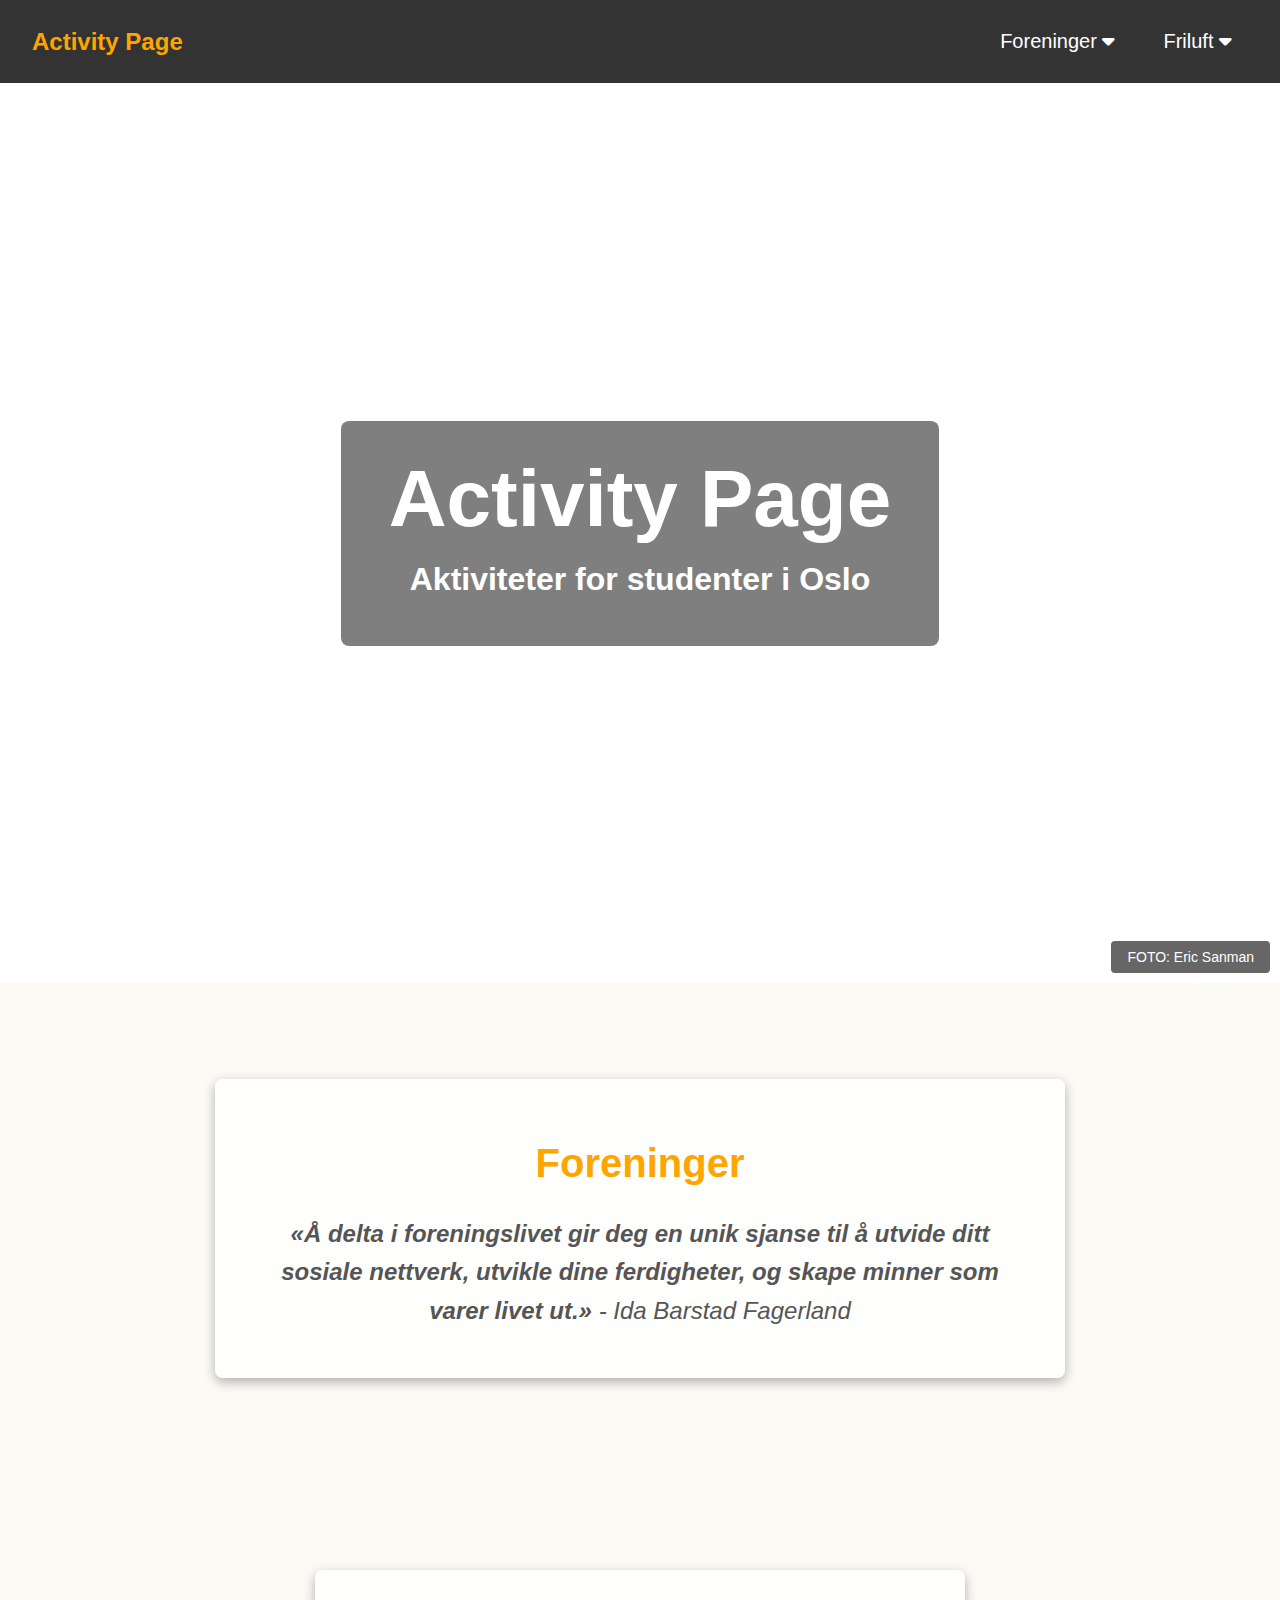
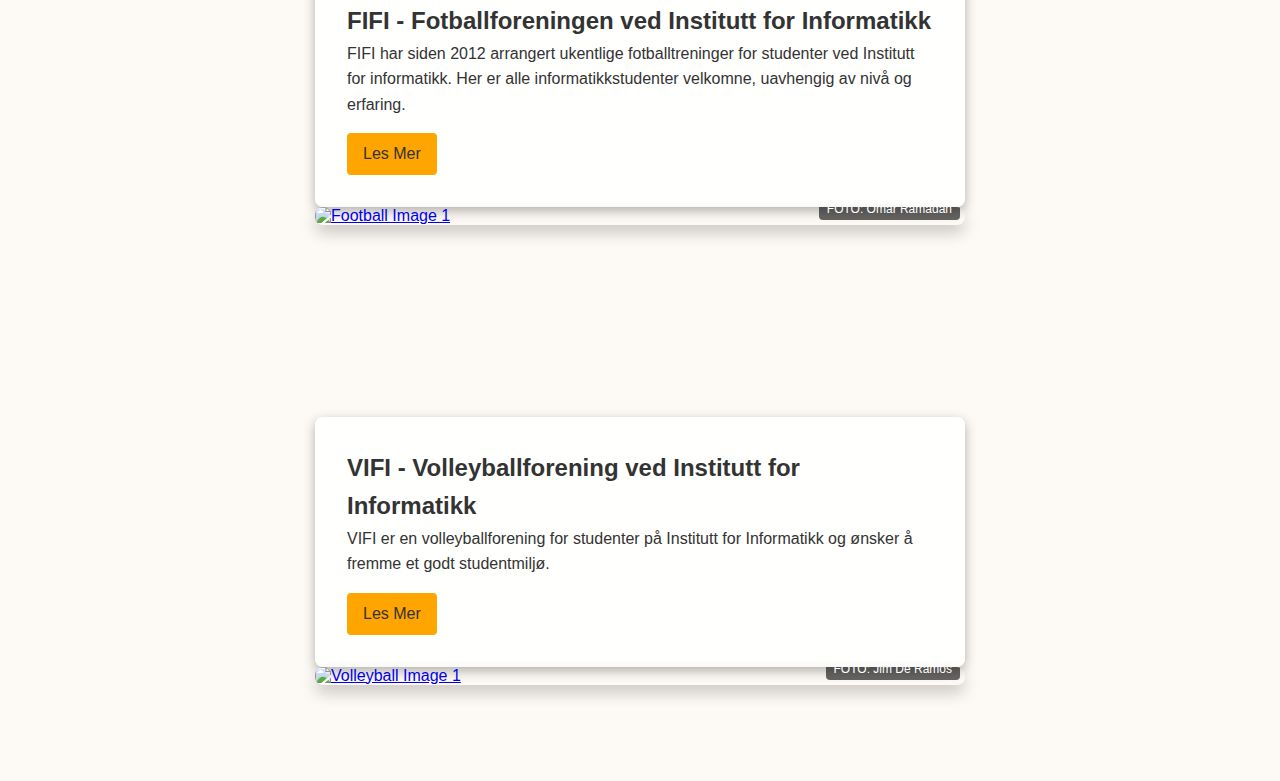
==== index.html @ 79e654d6 "Added "Foreninger" Section" ====
<!DOCTYPE html>
<html lang="en">

<head>
    <meta charset="UTF-8">
    <meta name="viewport" content="width=device-width, initial-scale=1.0">
    <title>Activity Page</title>
    <link rel="stylesheet" href="https://cdnjs.cloudflare.com/ajax/libs/font-awesome/6.0.0-beta3/css/all.min.css">
    <link rel="stylesheet" href="style.css">
</head>

<body>
    <!-- Top Navigation Bar -->
    <header class="navbar">
        <div class="logo">
            <h1>Activity Page</h1>
        </div>

        <div class="right-menu">
            <!-- Dropdown Menu For "Foreninger" -->  
            <div class="dropdown">      <!-- Source for dropdown buttons: https://www.w3schools.com/howto/howto_css_dropdown_navbar.asp -->
                <button class="dropbtn">Foreninger 
                    <i class="fa fa-caret-down"></i>
                </button>
                <div class="dropdown-content">
                    <a href="#fotball">Fotball Forening</a>
                    <a href="#volleyball">Volleyball Forening</a>
                    <a href="#sjakk">Sjakk Forening</a>
                </div>
            </div>

            <!-- Dropdown Menu For "Natur" -->
            <div class="dropdown">       <!-- Source for dropdown buttons: https://www.w3schools.com/howto/howto_css_dropdown_navbar.asp -->
                <button class="dropbtn">Friluft
                    <i class="fa fa-caret-down"></i>
                </button>
                <div class="dropdown-content">
                    <a href="#fottur">Fottur</a>
                    <a href="#padling">Padletur</a>
                    <a href="#sykkeltur">Sykkeltur</a>
                </div>
            </div>

        </div>
    </header>

    <!-- Hero Section -->
    <section class="hero">
        <div class="hero-overlay">
            <h1>Activity Page</h1>
            <h2> Aktiviteter for studenter i Oslo </h2>
        </div>
        <div class="photo-credit">FOTO: Eric Sanman</div>
    </section>

    <!-- Intro Foreninger Section -->
    <section class="foreninger">
        <div class="foreninger-content">
            <h2> Foreninger </h2>
            <p><strong> «Å delta i foreningslivet gir deg en unik sjanse til å utvide ditt sosiale nettverk, utvikle dine ferdigheter, og skape minner som varer livet ut.»</strong> - Ida Barstad Fagerland</p>
        </div>
    </section>


    <!-- Football Section -->
    <section class="activity-football" id="fotball">
        <div class="football-content">
            <!-- Information Box -->
            <div class="info-box">
                <h2>FIFI - Fotballforeningen ved Institutt for Informatikk</h2>
                <p>FIFI har siden 2012 arrangert ukentlige fotballtreninger for studenter ved Institutt for informatikk. Her er alle informatikkstudenter velkomne, uavhengig av nivå og erfaring.</p>

                <!-- Hidden Checkbox for Toggle -->
                <input type="checkbox" id="toggle-more-info" class="toggle-checkbox">  <!-- Source for code: https://clearleft.com/thinking/combining-checked-and-flexbox-to-create-a-css-toggle-feature -->
                <!-- Label for the Checkbox to act as "Read More" Button -->
                <label for="toggle-more-info" class="read-more-label">Les Mer</label>

                <!-- Additional Information to Show/Hide -->
                <div class="more-info">   <!-- Info funnet på: https://www.sio.no/foreninger/finn-din-forening?i=1&s=8149 -->
                    <p>FIFI tilbyr studenter et faglig avbrekk, gjennom ukentlige fotballtreninger og andre sosiale eventer. Treningene holdes to ganger i uka, hele året. Vi spiller utendørs på Athletica Domus og innendørs på Athletica Blindern. Det er derfor nødvendig med medlemskap hos Athletica for å trene med oss.</p>
                    <p><strong>Tilhørighet:</strong> Universitetet i Oslo</p>
                    <p><strong>Kontakt</strong></p>
                    <p><strong>E-post:</strong> kontakt@fotballvedifi.no</p>
                    <p><strong>Nettside:</strong> <a href="https://www.facebook.com/groups/fifivedifi/" target="_blank">Facebook siden</a></p>
                    <p><strong>Kontaktpersoner:</strong> Loc Phuoc Tran Nguyen</p>
                    <p><strong>Telefon:</strong> 46765601</p>
                    <p><strong>E-post:</strong> ngloc01@gmail.com</p>
                    <p><strong>Adresse:</strong> Ole Johan Dahls hus, Gaustadalléen 23B, 0373 Oslo</p>
                    <p><strong>Offentlig lenke til foreningen:</strong> <a href="https://www.sio.no/foreninger/finn-din-forening?i=1&s=8149" target="_blank">Trykk her eller på bilde under:</a></p>
                </div>
            </div>

            <!-- Images with Photo Credits -->
            <div class="football-images">
                <div class="football-image-container">
                    <a href="https://www.sio.no/foreninger/finn-din-forening?i=1&s=8149" target="_blank">  <!-- Source for code: https://www.geeksforgeeks.org/how-to-turn-an-image-into-a-link-in-html/ -->
                        <img src="https://images.pexels.com/photos/9468611/pexels-photo-9468611.jpeg?auto=compress&cs=tinysrgb&w=1260&h=750&dpr=2" alt="Football Image 1">
                    </a>
                    <div class="photo-credit">FOTO: Omar Ramadan</div>
                </div>
            </div>
        </div>
    </section>

    <!-- Volleyball Section -->
    <section class="activity-volleyball" id="volleyball">
        <div class="volleyball-content">

            <!-- Info box -->
            <div class="info-box">
                <h2> VIFI - Volleyballforening ved Institutt for Informatikk </h2>
                <p> VIFI er en volleyballforening for studenter på Institutt for Informatikk og ønsker å fremme et godt studentmiljø. </p>

                 <!-- Hidden Checkbox for Toggle -->
                 <input type="checkbox" id="toggle-more-info-volleyball" class="toggle-checkbox">
                 <!-- Label for the Checkbox to act as "Read More" Button -->
                 <label for="toggle-more-info-volleyball" class="read-more-label">Les Mer</label>

                 <!-- Additional Information to Show/Hide -->
                <div class="more-info">         <!-- Info funnet på: https://www.sio.no/foreninger/finn-din-forening?i=1&s=8149 -->
                  <p>Medlemmene i VIFI spiller volleyball sammen halvannen time i uken på SiO Athletica. Med lav terskel for å bli med og et hovedfokus på å fremme et godt sosialt miljø for alle studenter på IFI.</p>
                  <p><strong>Tilhørighet:</strong> Universitetet i Oslo</p>
                  <p><strong>Kontakt</strong></p>
                  <p><strong>E-post:</strong> volleyball-if@outlook.com</p>
                  <p><strong>Nettside:</strong> <a href="https://www.facebook.com/profile.php?id=100057089814612" target="_blank">Facebook siden</a></p>
                  <p><strong>Kontaktpersoner:</strong> Nore Skulesson Stene</p>
                  <p><strong>Telefon:</strong> 98006669</p>
                  <p><strong>E-post:</strong> nore.stene@outlook.com/p>
                  <p><strong>Adresse:</strong> Gaustadalleen 23b, Postboks 1080, 0316 Oslo</p>
                  <p><strong>Offentlig lenke til foreningen:</strong> <a href="https://www.sio.no/foreninger/finn-din-forening?i=1&s=8149" target="_blank">Trykk her eller på bilde under:</a></p>
                </div>

            </div> 

    <!-- Images with Photo Credits -->
        <div class="volleyball-images">
            <div class="volleyball-image-container">
                <a href="https://www.sio.no/foreninger/finn-din-forening?i=1&s=8149" target="_blank">    <!-- Source for code: https://www.geeksforgeeks.org/how-to-turn-an-image-into-a-link-in-html/ -->
                    <img src="https://images.pexels.com/photos/1263426/pexels-photo-1263426.jpeg?auto=compress&cs=tinysrgb&w=1260&h=750&dpr=2" alt="Volleyball Image 1">
                </a>
                <div class="photo-credit">FOTO: Jim De Ramos</div>
            </div>
        </div>


        </div>
    </section>


             </div>


        </div>
    </section>
</body>

</html>
---- style.css ----
/* Global Reset */
* {
    margin: 0;
    padding: 0;
    box-sizing: border-box;
    font-family: Arial, sans-serif;
}

/* Root Colors for Consistency */
:root {
    --primary-color: #ffa500;
    --secondary-color: #333;
    --overlay-color: rgba(0, 0, 0, 0.6);
    --text-color: white;
}

/* Navbar Styling */
.navbar {
    position: sticky;
    top: 0;
    background-color: var(--secondary-color);
    color: var(--text-color);
    display: flex;
    align-items: center;
    justify-content: space-between;
    padding: 1rem 2rem;
    z-index: 1000;
}

/* Logo */
.logo h1 {
    color: var(--primary-color);
    font-size: 1.5rem;
    font-weight: bold;
}

/* Right Menu Dropdown Styling */    /* Source for dropdown menu: https://www.w3schools.com/howto/howto_css_dropdown_navbar.asp */
.right-menu {
    display: flex;
    gap: 1rem;
}

/* The dropdown container */
.dropdown {
    position: relative;
    display: inline-block
}

/* Dropdown Button */
.dropdown .dropbtn {
    font-size: 20px;
    border: none;
    outline: none;
    color: white;
    padding: 14px 16px;
    background-color: #333;
    font-family: inherit; /* Important for vertical align on mobile phones */
    cursor: pointer;
    margin: 0; /* Important for vertical align on mobile phones */
}

/* Dropdown content (hidden by default) */
.dropdown-content {
    display: none;
    position: absolute;
    background-color:var(--secondary-color);
    min-width: 160px;
    box-shadow: 0px 8px 16px 0px rgba(0,0,0,0.2);
    z-index: 1;
}

/* Links inside the dropdown */
.dropdown-content a {
    color: var(--text-color);
    padding: 12px 16px;
    text-decoration: none;
    display: block;
    text-align: left;
}

/* Add a grey background color to dropdown links on hover */
.dropdown-content a:hover {
    background-color: #8b8b8b;
}

/* Show the dropdown content when hovering over the dropdown button or focusing within the dropdown */
.dropdown:hover .dropdown-content,
.dropdown:focus-within .dropdown-content {
    display: block;
}

/* Add a background color to the dropdown button on hover */
.dropdown:hover .dropbtn,
.dropdown:focus-within .dropbtn {
    background-color: var(--primary-color);
}

/* Hero Section with Parallax Effect */
.hero {
    position: relative;
    width: 100%;
    height: 100vh;
    background: url('https://images.pexels.com/photos/1365425/pexels-photo-1365425.jpeg?auto=compress&cs=tinysrgb&w=1260&h=750&dpr=1') center/cover no-repeat;
    display: flex;
    align-items: center;
    justify-content: center;
    color: var(--text-color);
    text-align: center;
    overflow: hidden;
}

.hero-overlay {
    background: rgba(0, 0, 0, 0.5);
    padding: 2rem 3rem;
    border-radius: 8px;
}

.hero-overlay h1 {
    font-size: 5rem;
    margin-bottom: 1rem;
}
.hero-overlay h2 {
    font-size: 2rem;
    margin-bottom: 1rem;
}
.photo-credit {
    position: absolute;
    bottom: 10px;
    right: 10px;
    background: var(--overlay-color);
    color: var(--text-color);
    padding: 0.5rem 1rem;
    font-size: 0.875rem;
    border-radius: 4px;
}

/* Foreninger Section Styling */
.foreninger {
    padding: 6rem 3rem;
    display: flex;
    justify-content: center;
    background-color: #fdfaf5;
}

/* Foreninger Content Box */
.foreninger-content {
    background: rgba(255, 255, 255, 0.9);
    padding: 3rem;
    border-radius: 8px;
    width: 90%;
    max-width: 850px;
    line-height: 1.8;
    box-shadow: 0 0.25rem 0.75rem rgba(0, 0, 0, 0.3);
    text-align: center; /* Center the text inside the content box */
}

.foreninger-content h2 {
    font-size: 2.5rem;
    color: var(--primary-color);
    margin-bottom: 1rem;
}

.foreninger-content p {
    font-size: 1.5rem;
    line-height: 1.6;
    color: #555;
    font-style: italic;
}

/* Activity Section Styling */
.activity-football, .activity-volleyball {
    padding: 6rem 3rem;
    display: flex;
    justify-content: center;
    background-color: #fdfaf5;
    color: var(--text-color);
    flex-wrap: wrap;
    gap: 2rem;
}

/* Info Box */
.info-box {
    background: rgba(255, 255, 255, 0.9);
    color: #333;
    padding: 2rem;
    border-radius: 8px;
    width: 100%;
    max-width: 650px;
    line-height: 1.6;
    box-shadow: 0 0.25rem 0.75rem rgba(0, 0, 0, 0.3);
}

.read-more-label {
    display: inline-block;
    margin-top: 1rem;
    padding: 0.5rem 1rem;
    background-color: var(--primary-color);
    color: #333;
    border-radius: 4px;
    cursor: pointer;
    transition: background-color 0.3s;
}

/* Hide checkbox for Read More */  
.toggle-checkbox {          /* Source for the read more button: https://clearleft.com/thinking/combining-checked-and-flexbox-to-create-a-css-toggle-feature */
    display: none;
}

/* Football Section - Show hidden content on Check*/
.toggle-checkbox:checked ~ .more-info {
    display: block;
}
/* Volleyball Section - Show hidden content on Check */
#toggle-more-info-volleyball:checked ~ .more-info {
    display: block;
}

.read-more-label:hover {
    background-color: #e6b800;
}

.more-info {
    display: none;
}

/* Activity Images */
.football-images, .volleyball-images {
    display: flex;
    flex-direction: column;
    gap: 1.5rem;
    width: 100%;
    max-width: 650px;
}

.football-image-container, .volleyball-image-container{
    position: relative;
    border-radius: 8px;
    overflow: hidden;
    box-shadow: 0 0.5rem 1rem rgba(0, 0, 0, 0.2);
}

.football-images img, .volleyball-images img{
    width: 100%;
    height: auto;
    transition: transform 0.3s ease;
}

.football-images img:hover, .volleyball-images img:hover{
    transform: scale(1.05);
}

.football-image-container .photo-credit, .volleyball-image-container .photo-credit{
    position: absolute;
    bottom: 5px;
    right: 5px;
    background: var(--overlay-color);
    padding: 0.25rem 0.5rem;
    font-size: 0.75rem;
    border-radius: 4px;
}

/* Responsive Styles for Smaller Screens */
@media (max-width: 768px) {
    .navbar {
        flex-wrap: wrap;
        align-items: flex-start;
    }

    .hero-overlay h1 {
        font-size: 3rem;
    }

    .search-input {
        width: 100%;
    }

    .info-box, .football-images, .volleyball-images {
        max-width: 100%;
    }
}
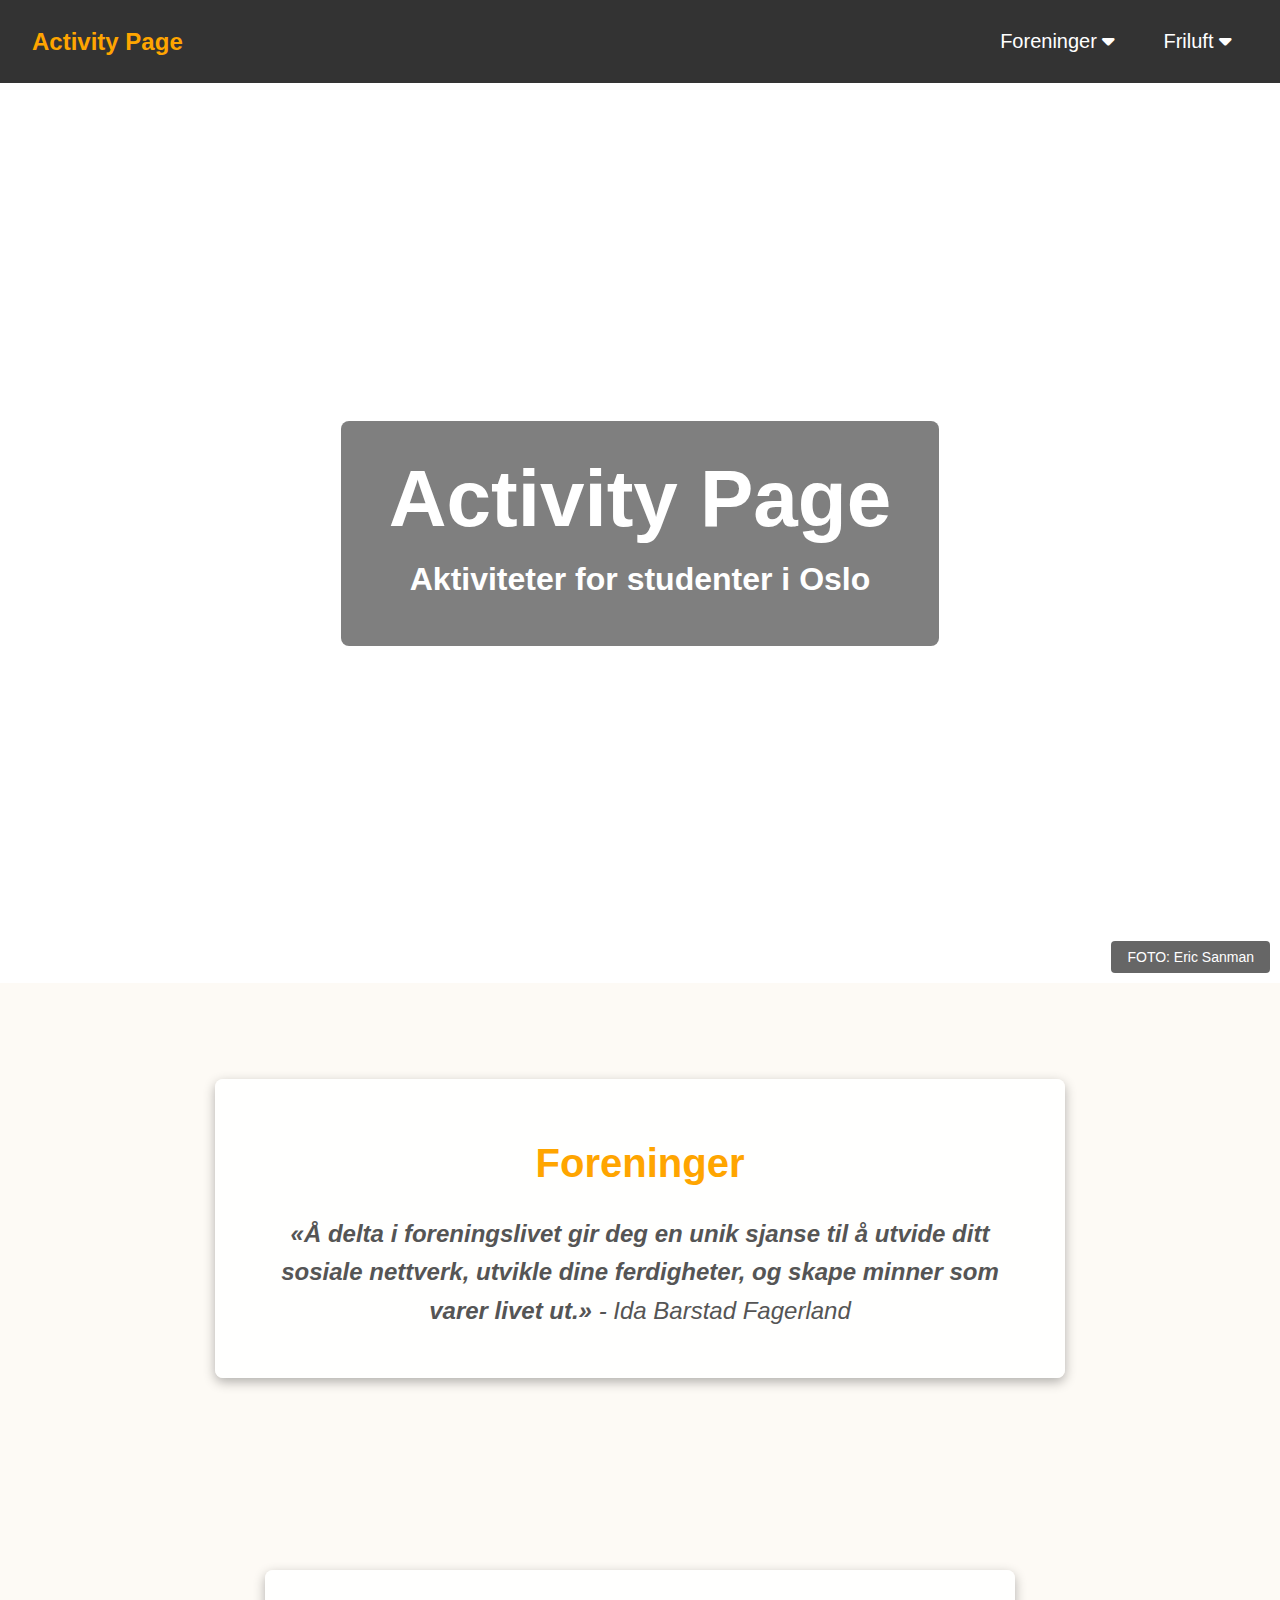
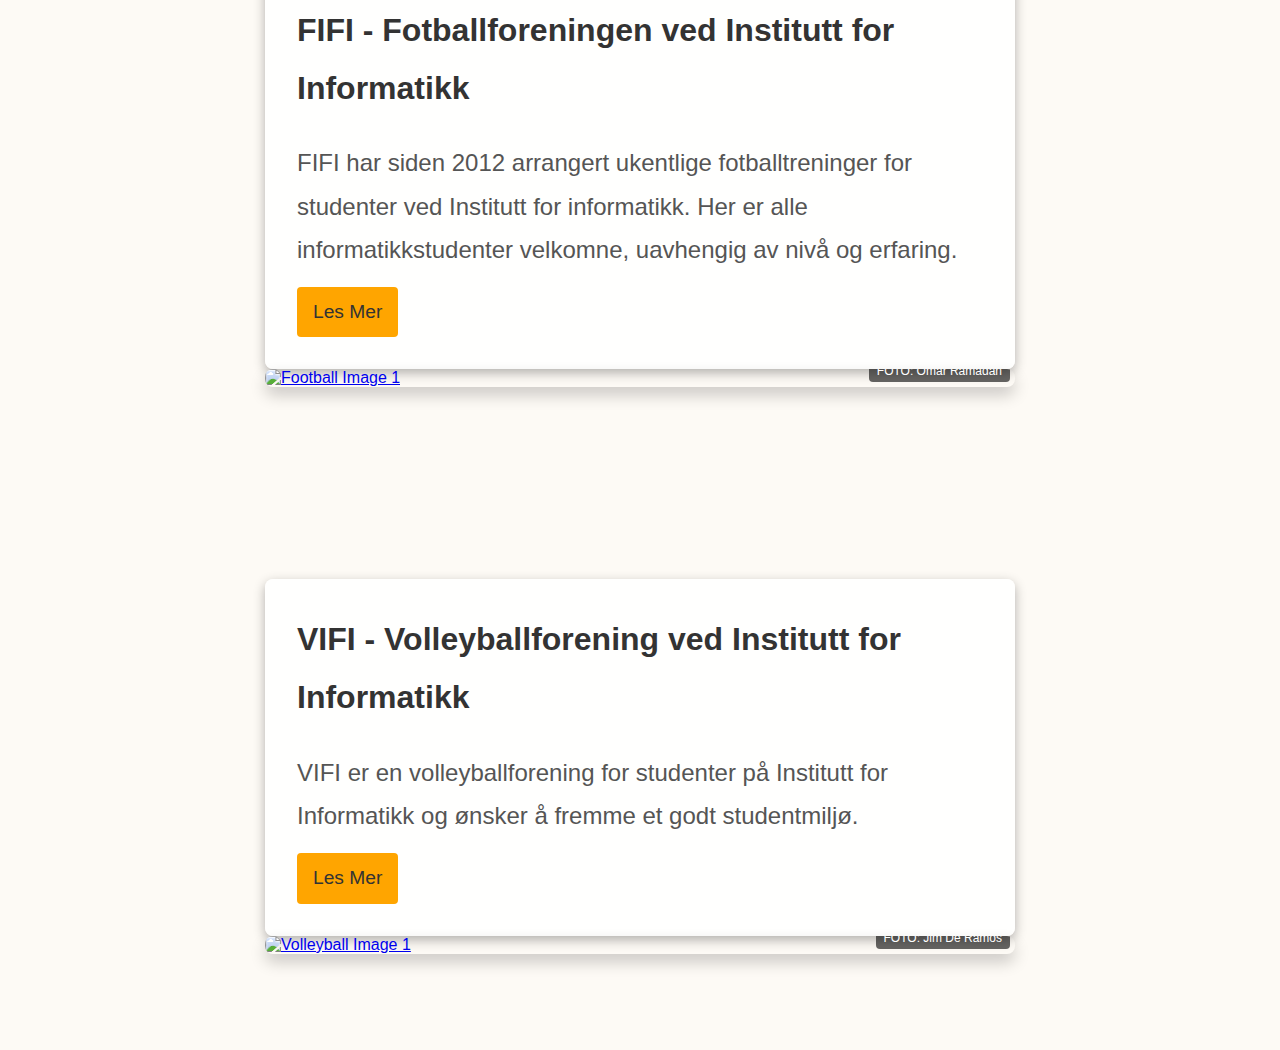
==== commit dd9e9af0: "Bigger Text For Better Readability" ====
--- a/index.html
+++ b/index.html
@@ -57,7 +57,7 @@
     <section class="foreninger">
         <div class="foreninger-content">
             <h2> Foreninger </h2>
-            <p><strong> «Å delta i foreningslivet gir deg en unik sjanse til å utvide ditt sosiale nettverk, utvikle dine ferdigheter, og skape minner som varer livet ut.»</strong> - Ida Barstad Fagerland</p>
+            <p><strong> «Å delta i foreningslivet gir deg en unik sjanse til å utvide ditt sosiale nettverk, utvikle dine ferdigheter, og skape minner som varer livet ut.»</strong> - Ida Barstad Fagerland</p>    <!-- Quote from: https://www.sio.no/foreninger/ansatte-sio-foreninger -->
         </div>
     </section>
 
--- a/style.css
+++ b/style.css
@@ -186,13 +186,25 @@
     padding: 2rem;
     border-radius: 8px;
     width: 100%;
-    max-width: 650px;
-    line-height: 1.6;
+    max-width: 750px;
+    line-height: 1.8;
     box-shadow: 0 0.25rem 0.75rem rgba(0, 0, 0, 0.3);
+    font-size: 1.25;
+}
+
+.info-box h2 {
+    font-size: 2rem;
+    margin-bottom: 1.5rem;
+    color: var(--secondary-color)
+}
+.info-box p {
+    font-size: 1.5rem;
+    color: #555;
 }
 
 .read-more-label {
     display: inline-block;
+    font-size: 1.2rem;
     margin-top: 1rem;
     padding: 0.5rem 1rem;
     background-color: var(--primary-color);
@@ -230,7 +242,7 @@
     flex-direction: column;
     gap: 1.5rem;
     width: 100%;
-    max-width: 650px;
+    max-width: 750px;
 }
 
 .football-image-container, .volleyball-image-container{
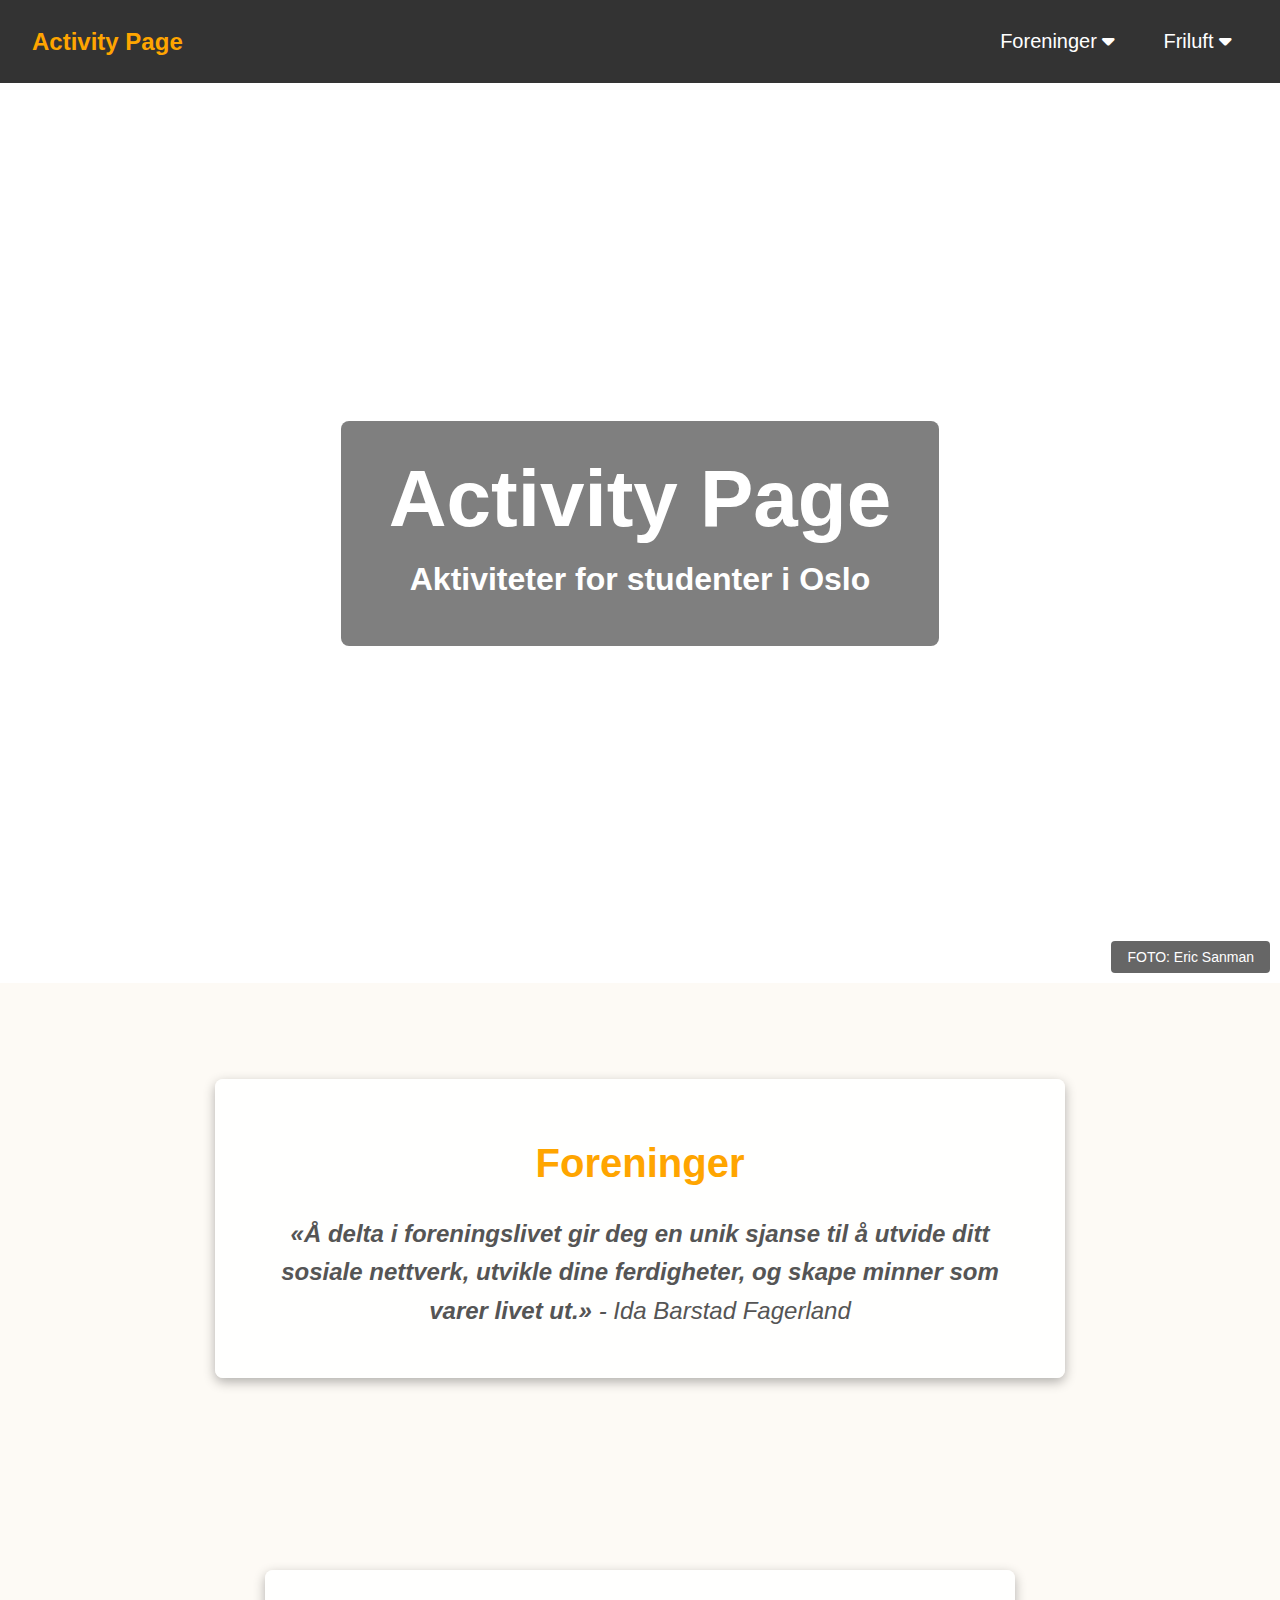
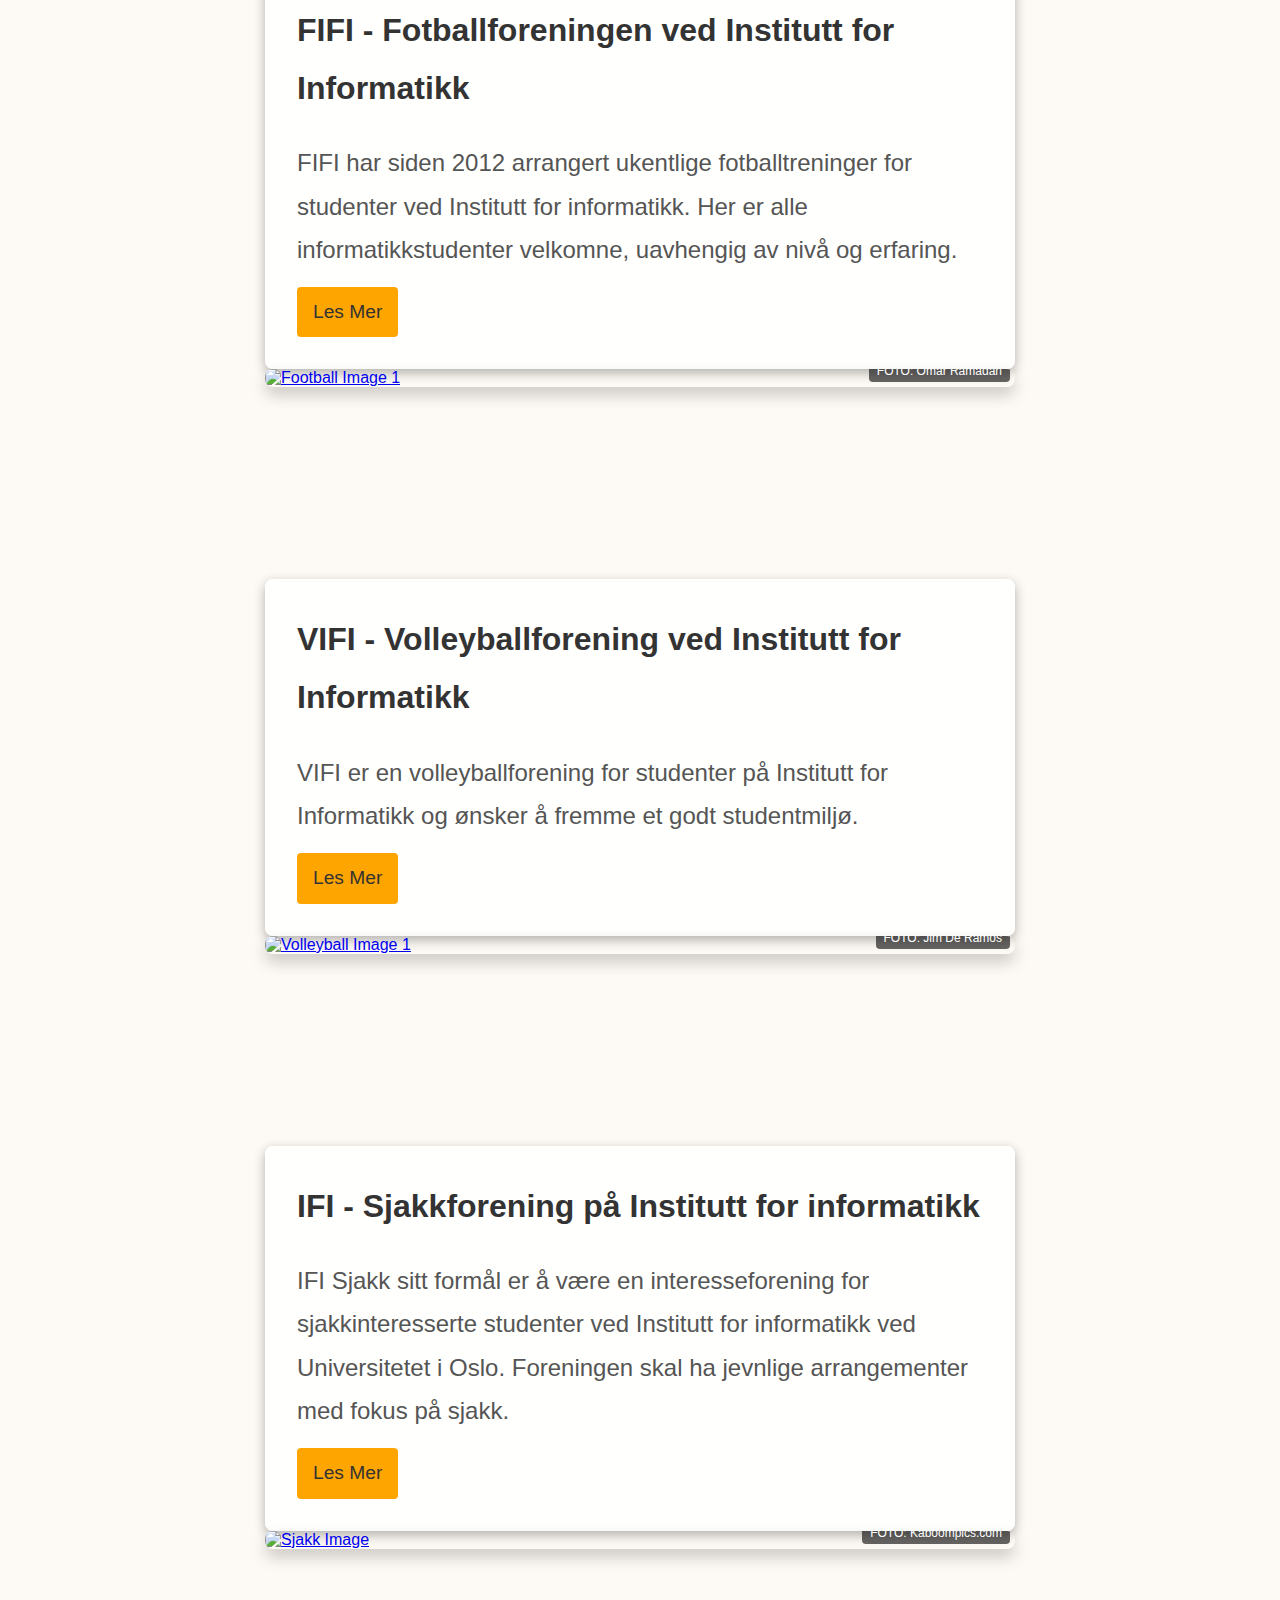
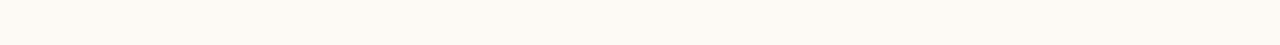
==== commit fdc80843: "Third Activity (Complete HTML & CSS)" ====
--- a/index.html
+++ b/index.html
@@ -147,6 +147,49 @@
     </section>
 
 
+    <!-- Sjakk Section -->
+    <section class="activity-sjakk" id="sjakk">
+        <div class="sjakk-content">
+
+            <!-- Info box -->
+            <div class="info-box">
+                <h2> IFI - Sjakkforening på Institutt for informatikk </h2>
+                <p> IFI Sjakk sitt formål er å være en interesseforening for sjakkinteresserte studenter ved Institutt for informatikk ved Universitetet i Oslo. Foreningen skal ha jevnlige arrangementer med fokus på sjakk. </p>
+
+                 <!-- Hidden Checkbox for Toggle -->
+                 <input type="checkbox" id="toggle-more-info-sjakk" class="toggle-checkbox">
+                 <!-- Label for the Checkbox to act as "Read More" Button -->
+                 <label for="toggle-more-info-sjakk" class="read-more-label">Les Mer</label>
+
+                 <!-- Additional Information to Show/Hide -->
+                <div class="more-info">         <!-- Info funnet på: https://www.sio.no/foreninger/finn-din-forening?i=1&s=8149 -->
+                  <p><strong>Tilhørighet:</strong> Universitetet i Oslo</p>
+                  <p><strong>Kontakt</strong></p>
+                  <p><strong>E-post:</strong> oyvindb.hansen@gmail.com</p>
+                  <p><strong>Nettside:</strong> <a href="https://www.facebook.com/ifisjakk" target="_blank">Facebook siden</a></p>
+                  <p><strong>Kontaktpersoner:</strong> Eirik Strand</p>
+                  <p><strong>Telefon:</strong> 95444752</p>
+                  <p><strong>E-post:</strong> eirikst2000@gmail.com </p>
+                  <p><strong>Adresse:</strong> Gaustadalleen 23b, 0373 Oslo</p>
+                  <p><strong>Offentlig lenke til foreningen:</strong> <a href="https://www.sio.no/foreninger/finn-din-forening?i=1&s=8149" target="_blank">Trykk her eller på bilde under:</a></p>
+                </div>
+
+            </div> 
+
+    <!-- Images with Photo Credits -->
+        <div class="sjakk-images">
+            <div class="sjakk-image-container">
+                <a href="https://www.sio.no/foreninger/finn-din-forening?i=1&s=8149" target="_blank">    <!-- Source for code: https://www.geeksforgeeks.org/how-to-turn-an-image-into-a-link-in-html/ -->
+                    <img src="https://images.pexels.com/photos/6955018/pexels-photo-6955018.jpeg?auto=compress&cs=tinysrgb&w=1260&h=750&dpr=1" alt="Sjakk Image">
+                </a>
+                <div class="photo-credit">FOTO: Kaboompics.com </div>
+            </div>
+        </div>
+
+
+        </div>
+    </section>
+
              </div>
 
 
--- a/style.css
+++ b/style.css
@@ -169,7 +169,7 @@
 }
 
 /* Activity Section Styling */
-.activity-football, .activity-volleyball {
+.activity-football, .activity-volleyball, .activity-sjakk {
     padding: 6rem 3rem;
     display: flex;
     justify-content: center;
@@ -228,6 +228,11 @@
     display: block;
 }
 
+/* Sjakk Section - Show hidden content on Check */
+#toggle-more-info-sjakk:checked ~ .more-info {
+    display: block;
+}
+
 .read-more-label:hover {
     background-color: #e6b800;
 }
@@ -237,7 +242,7 @@
 }
 
 /* Activity Images */
-.football-images, .volleyball-images {
+.football-images, .volleyball-images, .sjakk-images {
     display: flex;
     flex-direction: column;
     gap: 1.5rem;
@@ -245,24 +250,24 @@
     max-width: 750px;
 }
 
-.football-image-container, .volleyball-image-container{
+.football-image-container, .volleyball-image-container, .sjakk-image-container {
     position: relative;
     border-radius: 8px;
     overflow: hidden;
     box-shadow: 0 0.5rem 1rem rgba(0, 0, 0, 0.2);
 }
 
-.football-images img, .volleyball-images img{
+.football-images img, .volleyball-images img, .sjakk-images img{
     width: 100%;
     height: auto;
     transition: transform 0.3s ease;
 }
 
-.football-images img:hover, .volleyball-images img:hover{
+.football-images img:hover, .volleyball-images img:hover, .sjakk-images img:hover{
     transform: scale(1.05);
 }
 
-.football-image-container .photo-credit, .volleyball-image-container .photo-credit{
+.football-image-container .photo-credit, .volleyball-image-container .photo-credit, .sjakk-image-container .photo-credit{
     position: absolute;
     bottom: 5px;
     right: 5px;
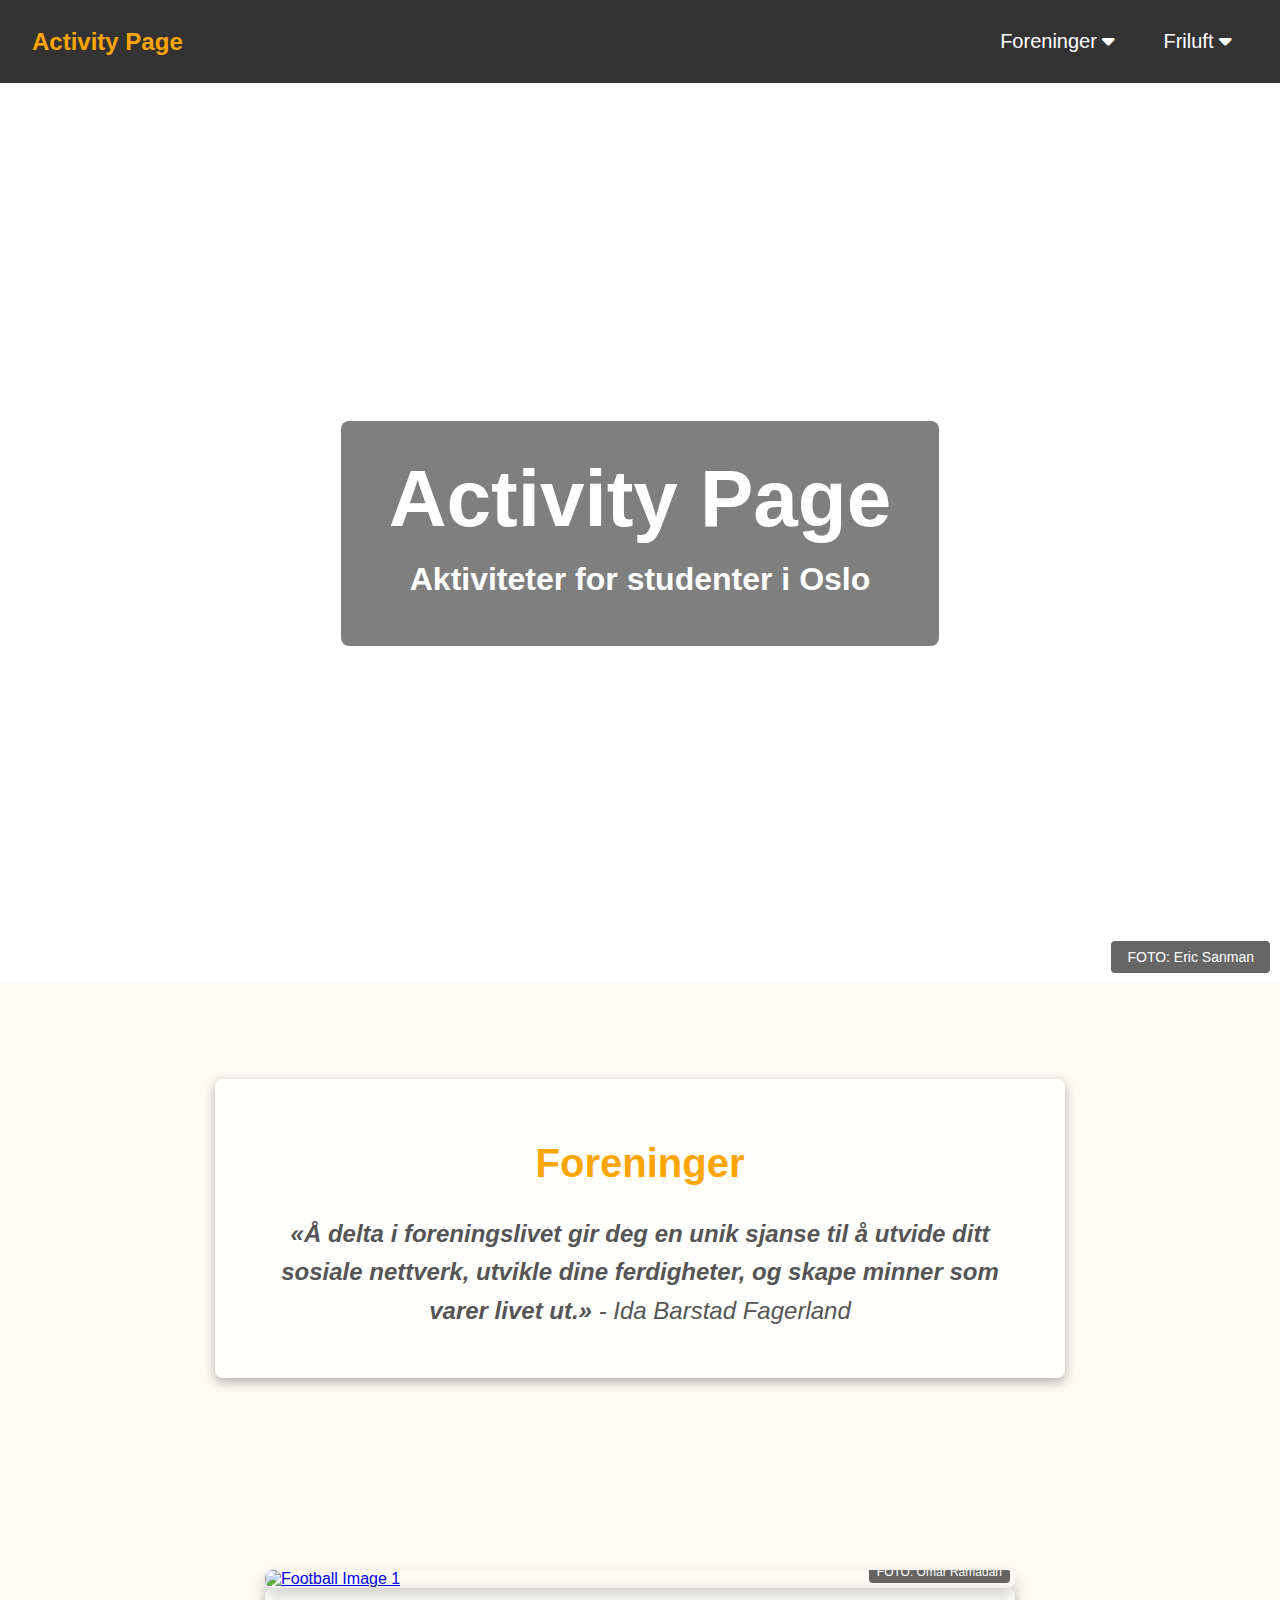
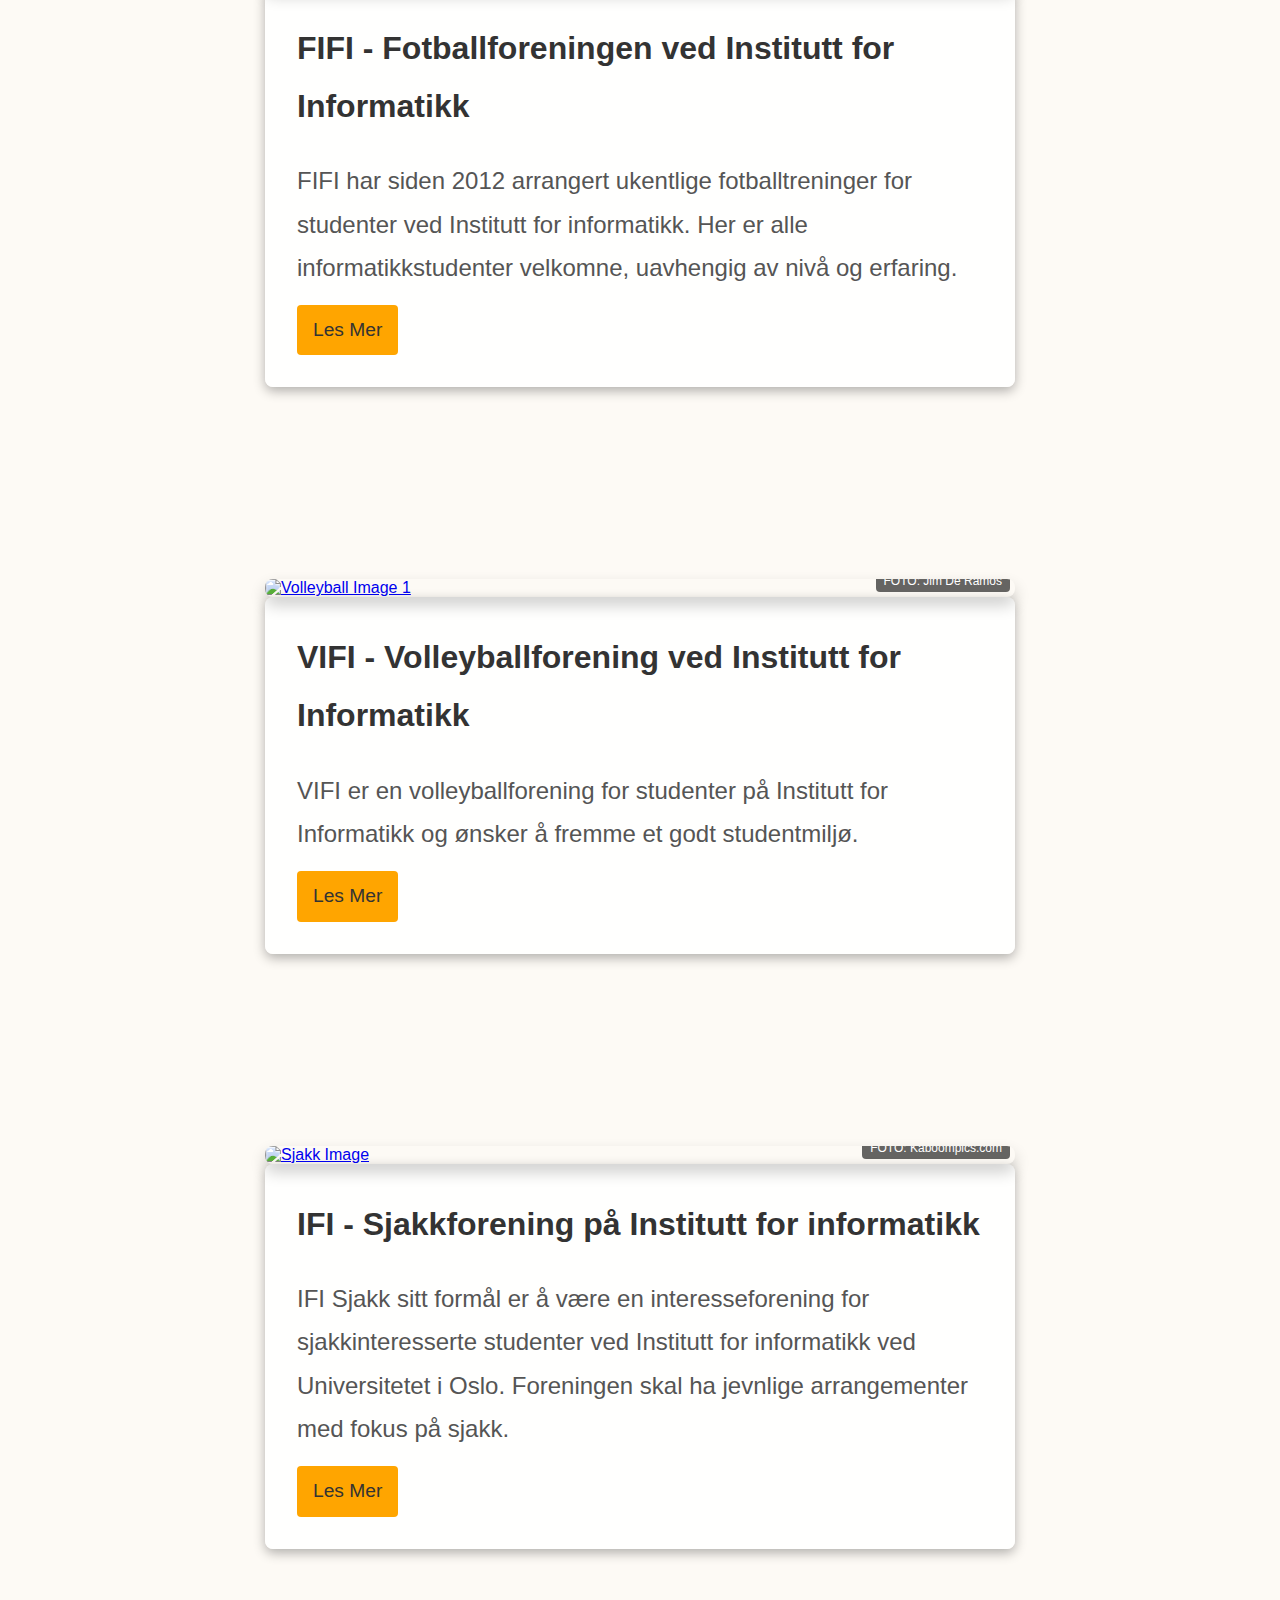
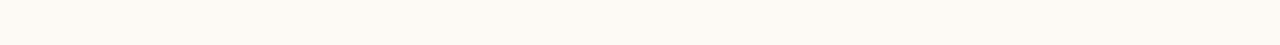
==== commit e882998b: "Changes In Activity Layout (Pictures Above Info-box)" ====
--- a/index.html
+++ b/index.html
@@ -65,6 +65,17 @@
     <!-- Football Section -->
     <section class="activity-football" id="fotball">
         <div class="football-content">
+
+        <!-- Images with Photo Credits -->
+            <div class="football-images">
+                <div class="football-image-container">
+                    <a href="https://www.sio.no/foreninger/finn-din-forening?i=1&s=8149" target="_blank">  <!-- Source for code: https://www.geeksforgeeks.org/how-to-turn-an-image-into-a-link-in-html/ -->
+                        <img src="https://images.pexels.com/photos/9468611/pexels-photo-9468611.jpeg?auto=compress&cs=tinysrgb&w=1260&h=750&dpr=2" alt="Football Image 1">
+                    </a>
+                    <div class="photo-credit">FOTO: Omar Ramadan</div>
+                </div>
+            </div>
+
             <!-- Information Box -->
             <div class="info-box">
                 <h2>FIFI - Fotballforeningen ved Institutt for Informatikk</h2>
@@ -76,7 +87,7 @@
                 <label for="toggle-more-info" class="read-more-label">Les Mer</label>
 
                 <!-- Additional Information to Show/Hide -->
-                <div class="more-info">   <!-- Info funnet på: https://www.sio.no/foreninger/finn-din-forening?i=1&s=8149 -->
+                <div class="more-info">   <!-- Info found at: https://www.sio.no/foreninger/finn-din-forening?i=1&s=8149 -->
                     <p>FIFI tilbyr studenter et faglig avbrekk, gjennom ukentlige fotballtreninger og andre sosiale eventer. Treningene holdes to ganger i uka, hele året. Vi spiller utendørs på Athletica Domus og innendørs på Athletica Blindern. Det er derfor nødvendig med medlemskap hos Athletica for å trene med oss.</p>
                     <p><strong>Tilhørighet:</strong> Universitetet i Oslo</p>
                     <p><strong>Kontakt</strong></p>
@@ -90,15 +101,6 @@
                 </div>
             </div>
 
-            <!-- Images with Photo Credits -->
-            <div class="football-images">
-                <div class="football-image-container">
-                    <a href="https://www.sio.no/foreninger/finn-din-forening?i=1&s=8149" target="_blank">  <!-- Source for code: https://www.geeksforgeeks.org/how-to-turn-an-image-into-a-link-in-html/ -->
-                        <img src="https://images.pexels.com/photos/9468611/pexels-photo-9468611.jpeg?auto=compress&cs=tinysrgb&w=1260&h=750&dpr=2" alt="Football Image 1">
-                    </a>
-                    <div class="photo-credit">FOTO: Omar Ramadan</div>
-                </div>
-            </div>
         </div>
     </section>
 
@@ -106,18 +108,29 @@
     <section class="activity-volleyball" id="volleyball">
         <div class="volleyball-content">
 
+        <!-- Images with Photo Credits -->
+            <div class="volleyball-images">
+                <div class="volleyball-image-container">
+                    <a href="https://www.sio.no/foreninger/finn-din-forening?i=1&s=8149" target="_blank">    <!-- Source for code: https://www.geeksforgeeks.org/how-to-turn-an-image-into-a-link-in-html/ -->
+                        <img src="https://images.pexels.com/photos/1263426/pexels-photo-1263426.jpeg?auto=compress&cs=tinysrgb&w=1260&h=750&dpr=2" alt="Volleyball Image 1">
+                    </a>
+                    <div class="photo-credit">FOTO: Jim De Ramos</div>
+                </div>
+            </div>
+
             <!-- Info box -->
             <div class="info-box">
                 <h2> VIFI - Volleyballforening ved Institutt for Informatikk </h2>
                 <p> VIFI er en volleyballforening for studenter på Institutt for Informatikk og ønsker å fremme et godt studentmiljø. </p>
 
                  <!-- Hidden Checkbox for Toggle -->
-                 <input type="checkbox" id="toggle-more-info-volleyball" class="toggle-checkbox">
+                 <input type="checkbox" id="toggle-more-info-volleyball" class="toggle-checkbox">   <!-- Source for code: https://clearleft.com/thinking/combining-checked-and-flexbox-to-create-a-css-toggle-feature -->
+                 <!-- Label for the Checkbox to act as "Read More" Button -->
                  <!-- Label for the Checkbox to act as "Read More" Button -->
                  <label for="toggle-more-info-volleyball" class="read-more-label">Les Mer</label>
 
                  <!-- Additional Information to Show/Hide -->
-                <div class="more-info">         <!-- Info funnet på: https://www.sio.no/foreninger/finn-din-forening?i=1&s=8149 -->
+                <div class="more-info">         <!-- Info found at: https://www.sio.no/foreninger/finn-din-forening?i=1&s=8149 -->
                   <p>Medlemmene i VIFI spiller volleyball sammen halvannen time i uken på SiO Athletica. Med lav terskel for å bli med og et hovedfokus på å fremme et godt sosialt miljø for alle studenter på IFI.</p>
                   <p><strong>Tilhørighet:</strong> Universitetet i Oslo</p>
                   <p><strong>Kontakt</strong></p>
@@ -131,18 +144,6 @@
                 </div>
 
             </div> 
-
-    <!-- Images with Photo Credits -->
-        <div class="volleyball-images">
-            <div class="volleyball-image-container">
-                <a href="https://www.sio.no/foreninger/finn-din-forening?i=1&s=8149" target="_blank">    <!-- Source for code: https://www.geeksforgeeks.org/how-to-turn-an-image-into-a-link-in-html/ -->
-                    <img src="https://images.pexels.com/photos/1263426/pexels-photo-1263426.jpeg?auto=compress&cs=tinysrgb&w=1260&h=750&dpr=2" alt="Volleyball Image 1">
-                </a>
-                <div class="photo-credit">FOTO: Jim De Ramos</div>
-            </div>
-        </div>
-
-
         </div>
     </section>
 
@@ -151,18 +152,28 @@
     <section class="activity-sjakk" id="sjakk">
         <div class="sjakk-content">
 
+        <!-- Images with Photo Credits -->
+            <div class="sjakk-images">
+                <div class="sjakk-image-container">
+                    <a href="https://www.sio.no/foreninger/finn-din-forening?i=1&s=8149" target="_blank">    <!-- Source for code: https://www.geeksforgeeks.org/how-to-turn-an-image-into-a-link-in-html/ -->
+                        <img src="https://images.pexels.com/photos/6955018/pexels-photo-6955018.jpeg?auto=compress&cs=tinysrgb&w=1260&h=750&dpr=1" alt="Sjakk Image">
+                    </a>
+                    <div class="photo-credit">FOTO: Kaboompics.com </div>
+                </div>
+            </div>
+
             <!-- Info box -->
             <div class="info-box">
                 <h2> IFI - Sjakkforening på Institutt for informatikk </h2>
                 <p> IFI Sjakk sitt formål er å være en interesseforening for sjakkinteresserte studenter ved Institutt for informatikk ved Universitetet i Oslo. Foreningen skal ha jevnlige arrangementer med fokus på sjakk. </p>
 
                  <!-- Hidden Checkbox for Toggle -->
-                 <input type="checkbox" id="toggle-more-info-sjakk" class="toggle-checkbox">
+                 <input type="checkbox" id="toggle-more-info-sjakk" class="toggle-checkbox">    <!-- Source for code: https://clearleft.com/thinking/combining-checked-and-flexbox-to-create-a-css-toggle-feature -->
                  <!-- Label for the Checkbox to act as "Read More" Button -->
                  <label for="toggle-more-info-sjakk" class="read-more-label">Les Mer</label>
 
                  <!-- Additional Information to Show/Hide -->
-                <div class="more-info">         <!-- Info funnet på: https://www.sio.no/foreninger/finn-din-forening?i=1&s=8149 -->
+                <div class="more-info">         <!-- Info found at: https://www.sio.no/foreninger/finn-din-forening?i=1&s=8149 -->
                   <p><strong>Tilhørighet:</strong> Universitetet i Oslo</p>
                   <p><strong>Kontakt</strong></p>
                   <p><strong>E-post:</strong> oyvindb.hansen@gmail.com</p>
@@ -175,18 +186,6 @@
                 </div>
 
             </div> 
-
-    <!-- Images with Photo Credits -->
-        <div class="sjakk-images">
-            <div class="sjakk-image-container">
-                <a href="https://www.sio.no/foreninger/finn-din-forening?i=1&s=8149" target="_blank">    <!-- Source for code: https://www.geeksforgeeks.org/how-to-turn-an-image-into-a-link-in-html/ -->
-                    <img src="https://images.pexels.com/photos/6955018/pexels-photo-6955018.jpeg?auto=compress&cs=tinysrgb&w=1260&h=750&dpr=1" alt="Sjakk Image">
-                </a>
-                <div class="photo-credit">FOTO: Kaboompics.com </div>
-            </div>
-        </div>
-
-
         </div>
     </section>
 
--- a/style.css
+++ b/style.css
@@ -179,6 +179,42 @@
     gap: 2rem;
 }
 
+/* Activity Images */
+.football-images, .volleyball-images, .sjakk-images {
+    display: flex;
+    flex-direction: column;
+    gap: 1.5rem;
+    width: 100%;
+    max-width: 750px;
+}
+
+.football-image-container, .volleyball-image-container, .sjakk-image-container {
+    position: relative;
+    border-radius: 8px;
+    overflow: hidden;
+    box-shadow: 0 0.5rem 1rem rgba(0, 0, 0, 0.2);
+}
+
+.football-images img, .volleyball-images img, .sjakk-images img{
+    width: 100%;
+    height: auto;
+    transition: transform 0.3s ease;
+}
+
+.football-images img:hover, .volleyball-images img:hover, .sjakk-images img:hover{
+    transform: scale(1.05);
+}
+
+.football-image-container .photo-credit, .volleyball-image-container .photo-credit, .sjakk-image-container .photo-credit{
+    position: absolute;
+    bottom: 5px;
+    right: 5px;
+    background: var(--overlay-color);
+    padding: 0.25rem 0.5rem;
+    font-size: 0.75rem;
+    border-radius: 4px;
+}
+
 /* Info Box */
 .info-box {
     background: rgba(255, 255, 255, 0.9);
@@ -241,42 +277,6 @@
     display: none;
 }
 
-/* Activity Images */
-.football-images, .volleyball-images, .sjakk-images {
-    display: flex;
-    flex-direction: column;
-    gap: 1.5rem;
-    width: 100%;
-    max-width: 750px;
-}
-
-.football-image-container, .volleyball-image-container, .sjakk-image-container {
-    position: relative;
-    border-radius: 8px;
-    overflow: hidden;
-    box-shadow: 0 0.5rem 1rem rgba(0, 0, 0, 0.2);
-}
-
-.football-images img, .volleyball-images img, .sjakk-images img{
-    width: 100%;
-    height: auto;
-    transition: transform 0.3s ease;
-}
-
-.football-images img:hover, .volleyball-images img:hover, .sjakk-images img:hover{
-    transform: scale(1.05);
-}
-
-.football-image-container .photo-credit, .volleyball-image-container .photo-credit, .sjakk-image-container .photo-credit{
-    position: absolute;
-    bottom: 5px;
-    right: 5px;
-    background: var(--overlay-color);
-    padding: 0.25rem 0.5rem;
-    font-size: 0.75rem;
-    border-radius: 4px;
-}
-
 /* Responsive Styles for Smaller Screens */
 @media (max-width: 768px) {
     .navbar {
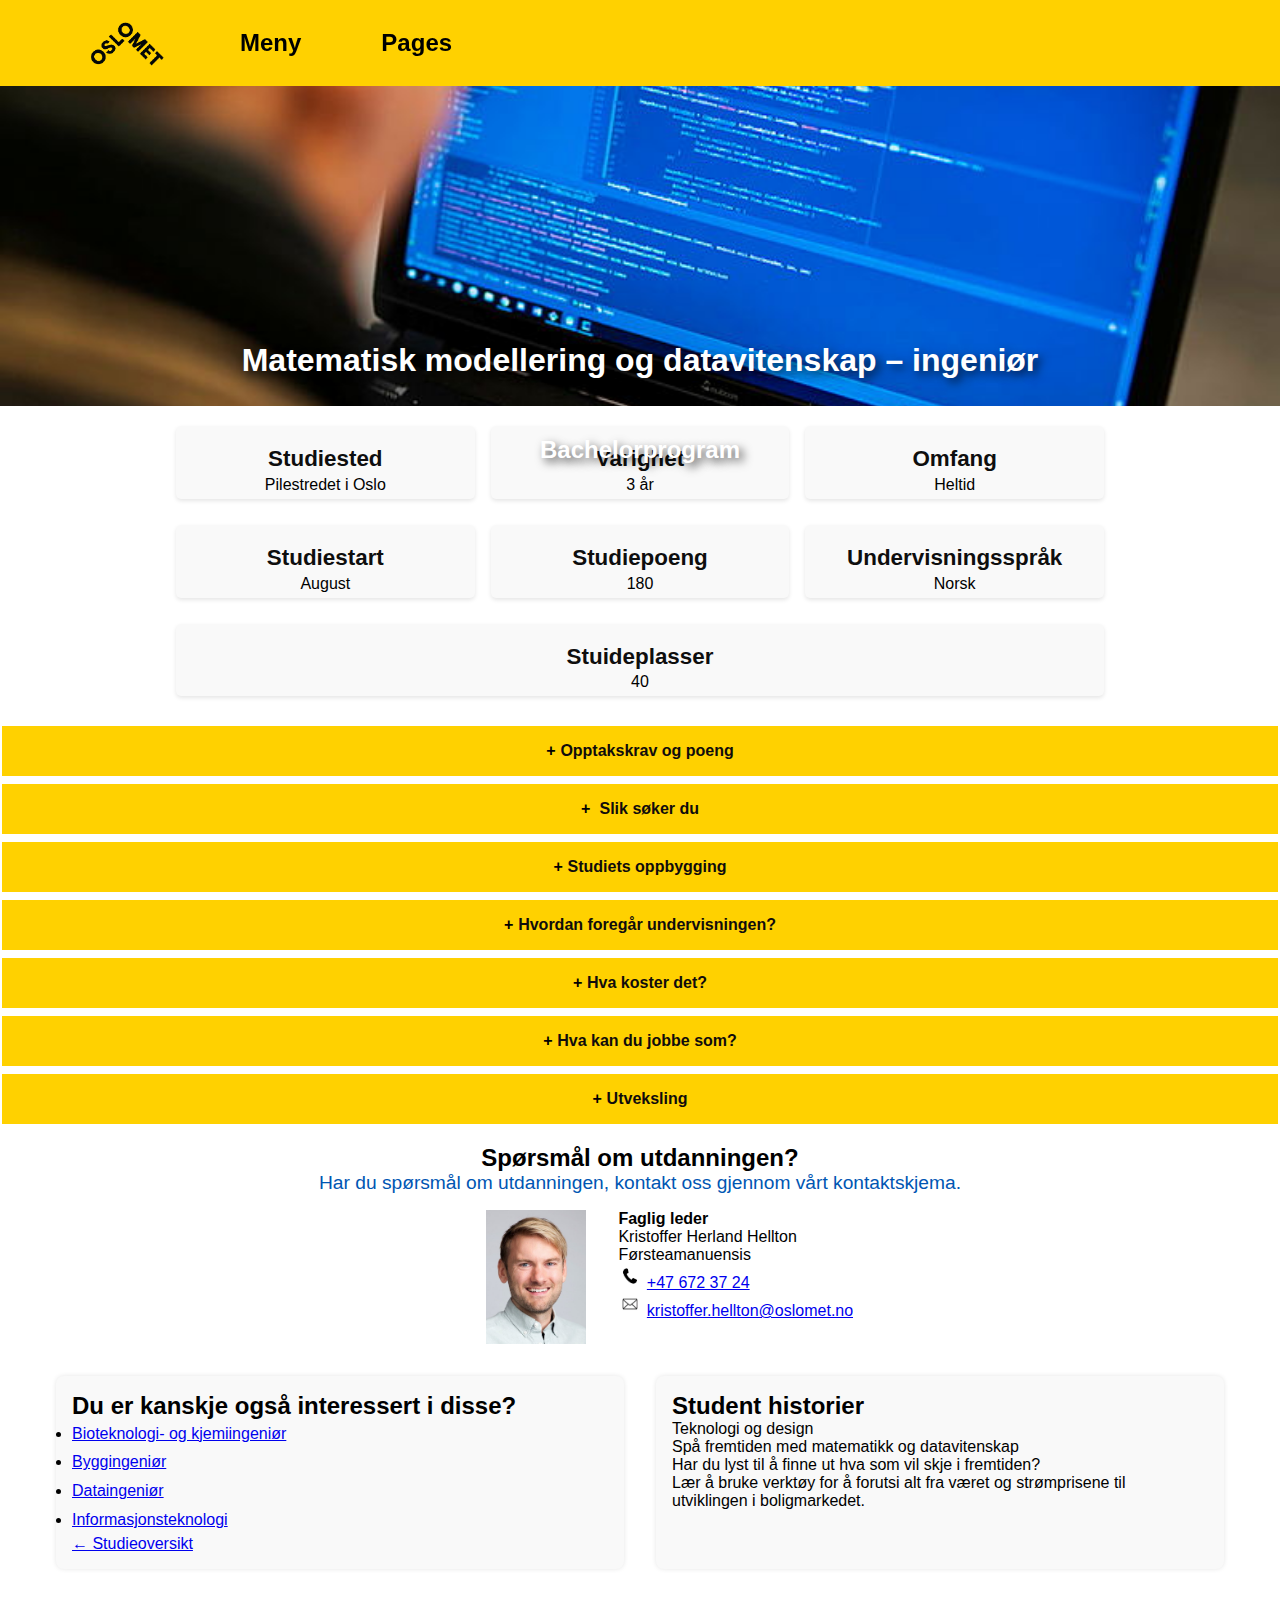
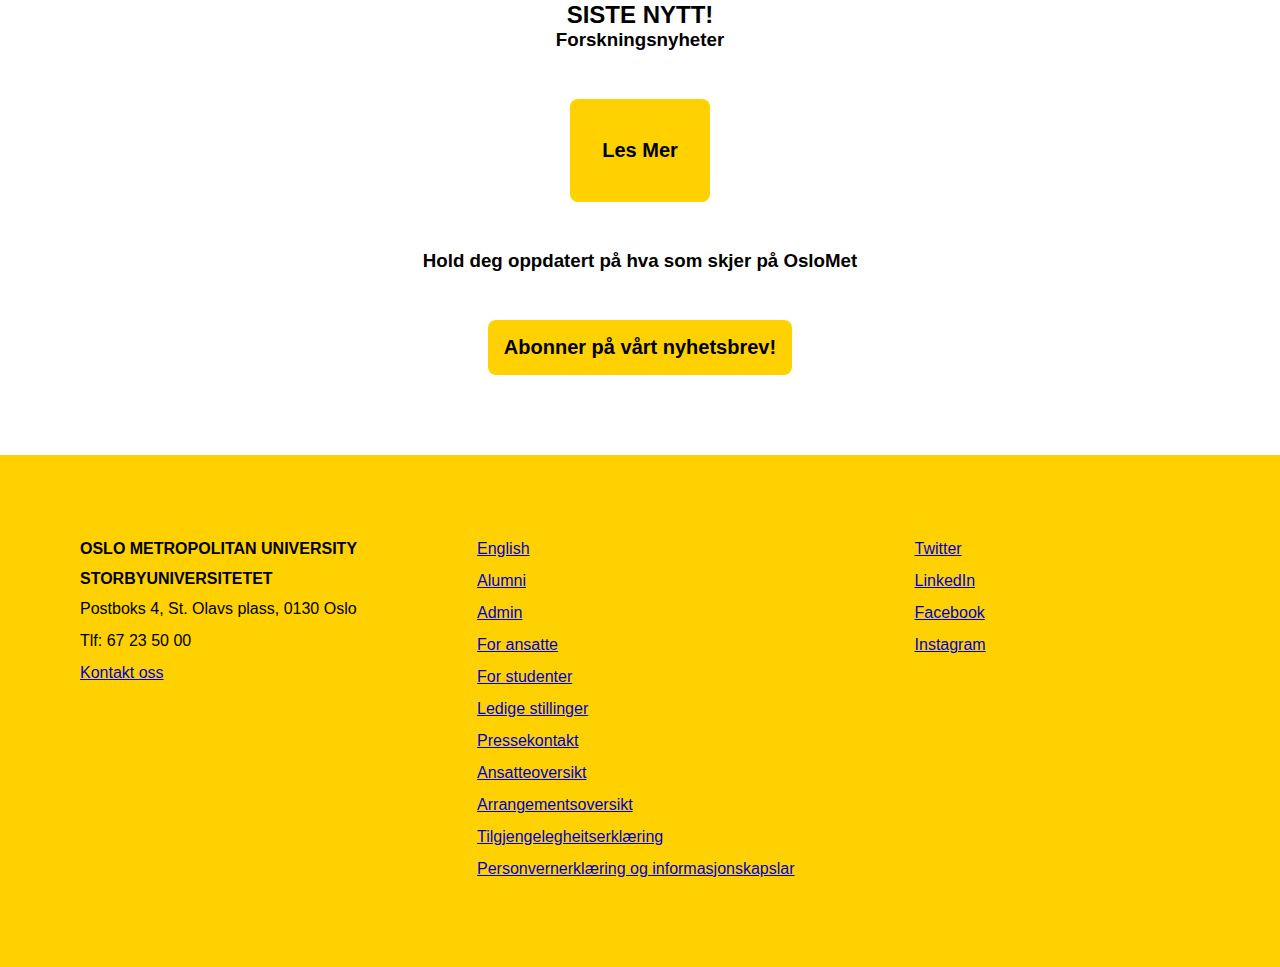
==== commit 958edad4: "Merged Pages together, not fully working index page" ====
--- a/index.html
+++ b/index.html
@@ -1,199 +1,398 @@
 <!DOCTYPE html>
-<html lang="en">
-
+<html lang="no-nn">
 <head>
-    <meta charset="UTF-8">
-    <meta name="viewport" content="width=device-width, initial-scale=1.0">
-    <title>Activity Page</title>
-    <link rel="stylesheet" href="https://cdnjs.cloudflare.com/ajax/libs/font-awesome/6.0.0-beta3/css/all.min.css">
-    <link rel="stylesheet" href="style.css">
-</head>
-
+<meta name="viewport" content="width=device-width, initial-scale=1.0">
+<link rel="stylesheet" href="style.css">
+<title>Matematisk modellering</title>
+</head> 
 <body>
-    <!-- Top Navigation Bar -->
-    <header class="navbar">
-        <div class="logo">
-            <h1>Activity Page</h1>
-        </div>
-
-        <div class="right-menu">
-            <!-- Dropdown Menu For "Foreninger" -->  
-            <div class="dropdown">      <!-- Source for dropdown buttons: https://www.w3schools.com/howto/howto_css_dropdown_navbar.asp -->
-                <button class="dropbtn">Foreninger 
-                    <i class="fa fa-caret-down"></i>
-                </button>
-                <div class="dropdown-content">
-                    <a href="#fotball">Fotball Forening</a>
-                    <a href="#volleyball">Volleyball Forening</a>
-                    <a href="#sjakk">Sjakk Forening</a>
-                </div>
-            </div>
-
-            <!-- Dropdown Menu For "Natur" -->
-            <div class="dropdown">       <!-- Source for dropdown buttons: https://www.w3schools.com/howto/howto_css_dropdown_navbar.asp -->
-                <button class="dropbtn">Friluft
-                    <i class="fa fa-caret-down"></i>
-                </button>
-                <div class="dropdown-content">
-                    <a href="#fottur">Fottur</a>
-                    <a href="#padling">Padletur</a>
-                    <a href="#sykkeltur">Sykkeltur</a>
-                </div>
-            </div>
-
-        </div>
-    </header>
-
-    <!-- Hero Section -->
-    <section class="hero">
-        <div class="hero-overlay">
-            <h1>Activity Page</h1>
-            <h2> Aktiviteter for studenter i Oslo </h2>
-        </div>
-        <div class="photo-credit">FOTO: Eric Sanman</div>
-    </section>
-
-    <!-- Intro Foreninger Section -->
-    <section class="foreninger">
-        <div class="foreninger-content">
-            <h2> Foreninger </h2>
-            <p><strong> «Å delta i foreningslivet gir deg en unik sjanse til å utvide ditt sosiale nettverk, utvikle dine ferdigheter, og skape minner som varer livet ut.»</strong> - Ida Barstad Fagerland</p>    <!-- Quote from: https://www.sio.no/foreninger/ansatte-sio-foreninger -->
+     <!--Navigasjonsbar med lister --> 
+  <nav class="nav">
+  <ul>
+    <li class="logo"> 
+       <a href="https://www.oslomet.no/"> 
+         <img src="../images/Logomedsignatur_OsloMet-01 (1).png" alt="logo"> </a> <!--Bildekilde: OsloMet --> 
+    </li> 
+  
+    <li class="dropdown">
+      <a href="#" class="dropbtn"><strong>Meny</strong></a> <!-- Kilde:https://www.w3schools.com/howto/howto_css_dropdown_navbar.asp --> 
+      <ul class="dropdown-content">
+          <a href="https://www.oslomet.no/studier">Studier</a>
+          <a href="https://www.oslomet.no/forskning">Forskningen vår</a>
+          <a href="https://www.oslomet.no/om/samarbeid">Samarbeid</a>
+          <a href="https://www.oslomet.no/ub">Universitetsbiblioteket</a>
+          <a href="https://www.oslomet.no/om">Om OsloMet</a>
+          <a href="https://www.oslomet.no/om/kontakt">Kontakt</a>
+          <a href="https://www.oslomet.no/om/for-studenter">For studenter</a>
+      </ul>
+  </li>
+      <li class="dropdown"> 
+        <a href="#" class="dropbtn"><strong>Pages</strong></a> 
+        <ul class="dropdown-content"> 
+          <a href="activity.html">Activity-page</a> 
+          <a href="index.html" class="always-hover-matmod"> Matmod-page</a>
+          <a href="github.html">Github-page</a> 
+          <a href="accessibility.html">Accessibility-page</a> 
+          </ul> 
+        </li> 
+      </ul>
+  </nav> 
+
+  <section class="hero-bilde"> <!--Legger ved bilde under navigasjonsbar + titler. Kilde: https://www.w3schools.com/howto/howto_css_hero_image.asp --> 
+    <img src="../images/Eksamen.jpg" alt="Programmering på datamaskin"> <!--Bildekilde: Benjamin A. Ward/OsloMet --> 
+    <h1 class="hero-overskrift"><strong>Matematisk modellering og datavitenskap – ingeniør </strong></h1> 
+    <h2 class="hero-tekst"><strong> Bachelorprogram</strong></h2> 
+  </section>
+
+<!-- Generell info om studiet -->
+  <article>
+     <section class="flex-container">
+      <div class="box">
+            <p class="box-p"> Studiested</p>
+            <p>Pilestredet i Oslo</p>
+      </div>
+      <div class="box">
+            <p class="box-p"> Varighet</p>
+            <p>3 år</p>
+      </div>
+      <div class="box">
+            <p class="box-p"> Omfang</p>
+            <p>Heltid</p>
+      </div>            
+      <div class="box">
+         <p class="box-p"> Studiestart </p>
+            <p>August</p>
+      </div>
+      <div class="box">
+            <p class="box-p"> Studiepoeng </p>
+            <p>180</p>
+      </div>
+      <div class="box">
+            <p class="box-p"> Undervisningsspråk </p>
+            <p>Norsk</p>
+      </div>
+      <div class="box">
+            <p class="box-p"> Stuideplasser </p>
+            <p>40</p>
         </div>
     </section>
-
-
-    <!-- Football Section -->
-    <section class="activity-football" id="fotball">
-        <div class="football-content">
-
-        <!-- Images with Photo Credits -->
-            <div class="football-images">
-                <div class="football-image-container">
-                    <a href="https://www.sio.no/foreninger/finn-din-forening?i=1&s=8149" target="_blank">  <!-- Source for code: https://www.geeksforgeeks.org/how-to-turn-an-image-into-a-link-in-html/ -->
-                        <img src="https://images.pexels.com/photos/9468611/pexels-photo-9468611.jpeg?auto=compress&cs=tinysrgb&w=1260&h=750&dpr=2" alt="Football Image 1">
-                    </a>
-                    <div class="photo-credit">FOTO: Omar Ramadan</div>
-                </div>
-            </div>
-
-            <!-- Information Box -->
-            <div class="info-box">
-                <h2>FIFI - Fotballforeningen ved Institutt for Informatikk</h2>
-                <p>FIFI har siden 2012 arrangert ukentlige fotballtreninger for studenter ved Institutt for informatikk. Her er alle informatikkstudenter velkomne, uavhengig av nivå og erfaring.</p>
-
-                <!-- Hidden Checkbox for Toggle -->
-                <input type="checkbox" id="toggle-more-info" class="toggle-checkbox">  <!-- Source for code: https://clearleft.com/thinking/combining-checked-and-flexbox-to-create-a-css-toggle-feature -->
-                <!-- Label for the Checkbox to act as "Read More" Button -->
-                <label for="toggle-more-info" class="read-more-label">Les Mer</label>
-
-                <!-- Additional Information to Show/Hide -->
-                <div class="more-info">   <!-- Info found at: https://www.sio.no/foreninger/finn-din-forening?i=1&s=8149 -->
-                    <p>FIFI tilbyr studenter et faglig avbrekk, gjennom ukentlige fotballtreninger og andre sosiale eventer. Treningene holdes to ganger i uka, hele året. Vi spiller utendørs på Athletica Domus og innendørs på Athletica Blindern. Det er derfor nødvendig med medlemskap hos Athletica for å trene med oss.</p>
-                    <p><strong>Tilhørighet:</strong> Universitetet i Oslo</p>
-                    <p><strong>Kontakt</strong></p>
-                    <p><strong>E-post:</strong> kontakt@fotballvedifi.no</p>
-                    <p><strong>Nettside:</strong> <a href="https://www.facebook.com/groups/fifivedifi/" target="_blank">Facebook siden</a></p>
-                    <p><strong>Kontaktpersoner:</strong> Loc Phuoc Tran Nguyen</p>
-                    <p><strong>Telefon:</strong> 46765601</p>
-                    <p><strong>E-post:</strong> ngloc01@gmail.com</p>
-                    <p><strong>Adresse:</strong> Ole Johan Dahls hus, Gaustadalléen 23B, 0373 Oslo</p>
-                    <p><strong>Offentlig lenke til foreningen:</strong> <a href="https://www.sio.no/foreninger/finn-din-forening?i=1&s=8149" target="_blank">Trykk her eller på bilde under:</a></p>
-                </div>
-            </div>
-
-        </div>
-    </section>
-
-    <!-- Volleyball Section -->
-    <section class="activity-volleyball" id="volleyball">
-        <div class="volleyball-content">
-
-        <!-- Images with Photo Credits -->
-            <div class="volleyball-images">
-                <div class="volleyball-image-container">
-                    <a href="https://www.sio.no/foreninger/finn-din-forening?i=1&s=8149" target="_blank">    <!-- Source for code: https://www.geeksforgeeks.org/how-to-turn-an-image-into-a-link-in-html/ -->
-                        <img src="https://images.pexels.com/photos/1263426/pexels-photo-1263426.jpeg?auto=compress&cs=tinysrgb&w=1260&h=750&dpr=2" alt="Volleyball Image 1">
-                    </a>
-                    <div class="photo-credit">FOTO: Jim De Ramos</div>
-                </div>
-            </div>
-
-            <!-- Info box -->
-            <div class="info-box">
-                <h2> VIFI - Volleyballforening ved Institutt for Informatikk </h2>
-                <p> VIFI er en volleyballforening for studenter på Institutt for Informatikk og ønsker å fremme et godt studentmiljø. </p>
-
-                 <!-- Hidden Checkbox for Toggle -->
-                 <input type="checkbox" id="toggle-more-info-volleyball" class="toggle-checkbox">   <!-- Source for code: https://clearleft.com/thinking/combining-checked-and-flexbox-to-create-a-css-toggle-feature -->
-                 <!-- Label for the Checkbox to act as "Read More" Button -->
-                 <!-- Label for the Checkbox to act as "Read More" Button -->
-                 <label for="toggle-more-info-volleyball" class="read-more-label">Les Mer</label>
-
-                 <!-- Additional Information to Show/Hide -->
-                <div class="more-info">         <!-- Info found at: https://www.sio.no/foreninger/finn-din-forening?i=1&s=8149 -->
-                  <p>Medlemmene i VIFI spiller volleyball sammen halvannen time i uken på SiO Athletica. Med lav terskel for å bli med og et hovedfokus på å fremme et godt sosialt miljø for alle studenter på IFI.</p>
-                  <p><strong>Tilhørighet:</strong> Universitetet i Oslo</p>
-                  <p><strong>Kontakt</strong></p>
-                  <p><strong>E-post:</strong> volleyball-if@outlook.com</p>
-                  <p><strong>Nettside:</strong> <a href="https://www.facebook.com/profile.php?id=100057089814612" target="_blank">Facebook siden</a></p>
-                  <p><strong>Kontaktpersoner:</strong> Nore Skulesson Stene</p>
-                  <p><strong>Telefon:</strong> 98006669</p>
-                  <p><strong>E-post:</strong> nore.stene@outlook.com/p>
-                  <p><strong>Adresse:</strong> Gaustadalleen 23b, Postboks 1080, 0316 Oslo</p>
-                  <p><strong>Offentlig lenke til foreningen:</strong> <a href="https://www.sio.no/foreninger/finn-din-forening?i=1&s=8149" target="_blank">Trykk her eller på bilde under:</a></p>
-                </div>
-
-            </div> 
-        </div>
-    </section>
-
-
-    <!-- Sjakk Section -->
-    <section class="activity-sjakk" id="sjakk">
-        <div class="sjakk-content">
-
-        <!-- Images with Photo Credits -->
-            <div class="sjakk-images">
-                <div class="sjakk-image-container">
-                    <a href="https://www.sio.no/foreninger/finn-din-forening?i=1&s=8149" target="_blank">    <!-- Source for code: https://www.geeksforgeeks.org/how-to-turn-an-image-into-a-link-in-html/ -->
-                        <img src="https://images.pexels.com/photos/6955018/pexels-photo-6955018.jpeg?auto=compress&cs=tinysrgb&w=1260&h=750&dpr=1" alt="Sjakk Image">
-                    </a>
-                    <div class="photo-credit">FOTO: Kaboompics.com </div>
-                </div>
-            </div>
-
-            <!-- Info box -->
-            <div class="info-box">
-                <h2> IFI - Sjakkforening på Institutt for informatikk </h2>
-                <p> IFI Sjakk sitt formål er å være en interesseforening for sjakkinteresserte studenter ved Institutt for informatikk ved Universitetet i Oslo. Foreningen skal ha jevnlige arrangementer med fokus på sjakk. </p>
-
-                 <!-- Hidden Checkbox for Toggle -->
-                 <input type="checkbox" id="toggle-more-info-sjakk" class="toggle-checkbox">    <!-- Source for code: https://clearleft.com/thinking/combining-checked-and-flexbox-to-create-a-css-toggle-feature -->
-                 <!-- Label for the Checkbox to act as "Read More" Button -->
-                 <label for="toggle-more-info-sjakk" class="read-more-label">Les Mer</label>
-
-                 <!-- Additional Information to Show/Hide -->
-                <div class="more-info">         <!-- Info found at: https://www.sio.no/foreninger/finn-din-forening?i=1&s=8149 -->
-                  <p><strong>Tilhørighet:</strong> Universitetet i Oslo</p>
-                  <p><strong>Kontakt</strong></p>
-                  <p><strong>E-post:</strong> oyvindb.hansen@gmail.com</p>
-                  <p><strong>Nettside:</strong> <a href="https://www.facebook.com/ifisjakk" target="_blank">Facebook siden</a></p>
-                  <p><strong>Kontaktpersoner:</strong> Eirik Strand</p>
-                  <p><strong>Telefon:</strong> 95444752</p>
-                  <p><strong>E-post:</strong> eirikst2000@gmail.com </p>
-                  <p><strong>Adresse:</strong> Gaustadalleen 23b, 0373 Oslo</p>
-                  <p><strong>Offentlig lenke til foreningen:</strong> <a href="https://www.sio.no/foreninger/finn-din-forening?i=1&s=8149" target="_blank">Trykk her eller på bilde under:</a></p>
-                </div>
-
-            </div> 
-        </div>
-    </section>
-
-             </div>
-
-
-        </div>
-    </section>
+  </article>
+
+<!-- In depth info about the program and important info for applicants -->
+<!--Opptakskrav og poeng-->
+<article class="toggle">
+  <input type="checkbox" value="selected" id="toggleUtveksling1" class="toggle__input">
+  <label for="toggleUtveksling1" class="toggle__label">Opptakskrav og poeng</label>
+  <div class="toggle__content">
+    <p>For å søke på dette programmet må du ha generell studiekompetanse (samordnaopptak.no) eller oppfylle kravene til realkompetanse: Matematikk R1 samt R2 og Fysikk 1</p>
+    <p>Det kan være konkurranse om plassene. Ved forrige opptak kom alle kvalifiserte søkere inn.</p>
+    <p>Hvis du mangler generell studiekompetanse eller enkelte fag fra videregående skole, kan du søke på dette studiet om du har bestått ettårig forkurs for ingeniørutdanning.</p>
+    <p>Les mer om opptakskrav og poeng på <a href="https://www.samordnaopptak.no" target="_blank">Samordna opptak</a> eller Universitet og Høgskoles nettsider.</p>
+  </div>
+</article>
+<!-- Slik søker du-->
+<article class="toggle">
+  <input type="checkbox" value="selected" id="toggleOpptakskrav1" class="toggle__input">
+  <label for="toggleOpptakskrav1" class="toggle__label"> Slik søker du</label>
+  <div class="toggle__content">
+    <p> Du søker på Søknadsweb med studiekoden for din studieretning</p>
+   
+    <h3>Du søker på samordnaopptak med studiekode 2115 503:</h3>
+    <ul>
+      <li>15. april: ordinær søknadsfrist </li>
+      <li>1. mars: frist for enkelte søkere</li>
+    </ul>
+  </div>
+</article> 
+<!--Studiets oppbygging-->
+<article class="toggle"> 
+  <input type="checkbox" value="selected" id="toggleStudietsOppbygging1" class="toggle__input">
+  <label for="toggleStudietsOppbygging1" class="toggle__label">Studiets oppbygging</label>
+  <div class="toggle__content">
+    <table cellspacing="0" cellpadding="5">
+      <thead>
+        <tr>
+          <th>År</th>
+          <th>Semester</th>
+          <th>Emne</th>
+          <th>Kode</th>
+          <th>Stp.</th>
+        </tr>
+      </thead>
+      <tbody>
+        <!--1. studieår-->
+        <tr>
+          <td rowspan="2">1. studieår</td>
+          <td>1.semester</td>
+          <td>Diskret matematikk</td>
+          <td>DAPE1300</td>
+          <td>10</td>
+        </tr>
+        <tr>
+          <td>1.semester</td>
+          <td>Programmering</td>
+          <td>DAPE1400</td>
+          <td>10</td>
+        </tr>
+        <tr>
+          <td rowspan="2"></td>
+          <td>1.semester</td>
+          <td>Teknologi og samfunn for programmerere</td>
+          <td>DATA1100</td>
+          <td>05</td>
+        </tr>
+        <tr>
+          <td>1.semester</td>
+          <td>Innføring i modeller og beregninger</td>
+          <td>MAMO1100</td>
+          <td>05</td>
+        </tr>
+        <tr>
+          <td rowspan="3"></td>
+          <td>2.semester</td>
+          <td>Matematikk 1000</td>
+          <td>DAFE1000</td>
+          <td>10</td>
+        </tr>
+        <tr>
+          <td>2.semester</td>
+          <td>Fysikk og kjemi</td>
+          <td>DAPE2101</td>
+          <td>10</td>
+        </tr>
+        <tr>
+          <td>2.semester</td>
+          <td>Databaser</td>
+          <td>DATA1500</td>
+          <td>10</td>
+        </tr>
+         <!-- 2. studieår-->
+        <tr>
+          <td rowspan="5">2.studieår</td>
+          <td>3.semester</td>
+          <td>Matematikk 2000 med statistikk</td>
+          <td>DAPE2000</td>
+          <td>10</td>
+        </tr>
+        <tr>
+          <td>3.semester</td>
+          <td>Moderne fysikk</td>
+          <td>MAMO2100</td>
+          <td>10</td>
+        </tr>
+        <tr>
+          <td>3.semester</td>
+          <td>Lineær algebra og introduksjon til gruppeteori</td>
+          <td>MAMO2300</td>
+          <td>10</td>
+        </tr>
+        <tr>
+          <td>4.semester</td>
+          <td>Matematikk 4000</td>
+          <td>DAVE3705</td>
+          <td>10</td>
+        </tr>
+        <tr>
+          <td>4.semester</td>
+          <td>Symmetrier og algebraiske strukturer</td>
+          <td>MAMO2500</td>
+          <td>10</td>
+        </tr>
+         <!-- 3. studieår -->
+        <tr>
+          <td rowspan="6">3. studieår</td>
+          <td>5.semester</td>
+          <td>Matematikk 3000</td>
+          <td>DAVE3700</td>
+          <td>10</td>
+        </tr>
+        <tr>
+          <td>5.semester</td>
+          <td>Reell analyse</td>
+          <td>MAMO3300</td>
+          <td>10</td>
+        </tr>
+        <tr>
+          <td>5.semester</td>
+          <td>Simulering og visualisering</td>
+          <td>MAMO3200</td>
+          <td>10</td>
+        </tr>
+        <tr>
+          <td>6.semester</td>
+          <td>Bacheloroppgave</td>
+          <td>DATA3900</td>
+          <td>20</td>
+        </tr>
+        <tr>
+          <td>6. semester</td>
+          <td>Testing av programvare</td>
+          <td>ADTS2310</td>
+          <td>10</td>
+        </tr>
+        <tr>
+          <td>6.semester</td>
+          <td>Visualisering</td>
+          <td>ADSE3200</td>
+          <td>10</td>
+        </tr>
+      </tbody>
+    </table>
+  </div>
+</article>
+<!--Hvordan foregår undervisning-->
+<article class="toggle">
+  <input type="checkbox" value="selected" id="toggleUndervisning1" class="toggle__input">
+  <label for="toggleUndervisning1" class="toggle__label">Hvordan foregår undervisningen?</label>
+  <div class="toggle__content">
+    <p>For å gjennomføre studiet på normert tid, må du regne med å bruke om lag 40 timer per uke på studierelatert arbeid gjennom hele semesteret.</p>
+    <p>Undervisningen er en kombinasjon av:</p>
+    <ul>
+      <li>prosjektarbeid</li>
+      <li>workshop</li>
+      <li>presentasjoner</li>
+      <li>veiledninger</li>
+      <li>diskusjoner og refleksjoner</li>
+      <li>forelesninger</li>
+      <li>selvstudier</li>
+      <li>gruppearbeid</li>
+      <li>arbeidslivsrelevant bacheloroppgave</li>
+    </ul>
+  </div>
+</article>
+<!--Hva koster det?-->
+<article class="toggle">
+  <input type="checkbox" value="selected" id="toggleKostnader1" class="toggle__input">
+  <label for="toggleKostnader1" class="toggle__label">Hva koster det?</label>
+  <div class="toggle__content">
+    <p>Du betaler en semesteravgift hvert semester (<a href="https://student.oslomet.no/semesteravgift" target="_blank">student.oslomet.no</a>)</p>
+    <p>Er du internasjonal student fra utenfor EU og EØS, må du betale studieavgift (<a href="https://student.oslomet.no/studieavgift-for-internasjonale-studenter-utenfor-eu-eos" target="_blank">student.oslomet.no</a>)</p>
+    <p>Det er mulig å søke om unntak for betaling av denne studieavgiften.</p>
+  </div>
+</article>
+<!--Hva kan du jobbe som?-->
+<article class="toggle">
+  <input type="checkbox" value="selected" id="toggleJobbMuligheter1" class="toggle__input">
+  <label for="toggleJobbMuligheter1" class="toggle__label">Hva kan du jobbe som?</label>
+  <div class="toggle__content">
+    <p>Med dette studiet får du IT-kompetanse som er etterspurt i arbeidslivet, særlig om du velger spesialiseringene vitenskapelige beregninger eller statistiske og datadrevne metoder.</p>
+    <p>Spesialiseringen i matematikk og fysikk retter seg mer mot videre studier, men også her får du etterspurt kompetanse i arbeidslivet etter bachelorstudiet.</p>
+    <p>Matematisk modellering og datavitenskap blir stadig viktigere som basisgrunnlag, i for eksempel beregninger knyttet til klima, forsikring og finans, og datadrevne metoder for verdiskaping.</p>
+    <p>Datadrevne metoder og maskinlæring er i dag svært mye brukt i arbeidslivet.</p>
+  </div>
+</article>
+ <!--Utveksling-->
+<article class="toggle">
+  <input type="checkbox" value="selected" id="toggleUtveksling2" class="toggle__input">
+  <label for="toggleUtveksling2" class="toggle__label">Utveksling</label>
+  <div class="toggle__content">
+    <p class="indent">Du kan dra på utveksling i femte semester.</p>
+  </div>
+</article>
+ <!--spørsmål om utdanning?-->
+ <article class="spørsmål_om_utdanning">
+  <p class="Spørsmål">Spørsmål om utdanningen?</p>
+  <a href="https://www.oslomet.no/kontaktskjema#Jeg%20vil%20bli%20student">
+     Har du spørsmål om utdanningen, kontakt oss gjennom vårt kontaktskjema.
+  </a>
+</article>
+
+<!-- Informasjon om fagliglede -->
+<section class="informasjon">
+  <div class="kontaktinfo">
+      <img src="../images/Kristoffer Herland Hellton.jpg" alt="Bilde av Faglig leder, Kristoffer Herland Hellton"
+      class="float-image">  
+      <div class="text-content">
+        <p class="Faglig_leder">Faglig leder</p>
+          <p>Kristoffer Herland Hellton</p>
+          <p>Førsteamanuensis</p>
+          <p class="contact-item">
+              <img src="../images/Telefon.jpg" alt="Telefon" class="phone-icon">
+              <a href="tel:+1234567890">+47 672 37 24 </a>
+          <p class="contact-item">              
+            <img src="../images/E-post.jpg" alt="E-post" class="email-icon">
+              <a href="mailto:kristoffer.hellton@oslomet.no">kristoffer.hellton@oslomet.no</a>
+          </p>
+      </div>
+  </div>
+</section>
+ <!--nyhetsbrev og forskningnyheter --> 
+ <article class="news-container">
+  <div class="asides-container">
+    <aside>
+       <h2>Du er kanskje også interessert i disse?</h2>
+       <ul>
+         <li class="indent">
+           <a href="https://www.oslomet.no/studier/tkd/bioteknologi-kjemiingenior">Bioteknologi- og kjemiingeniør</a>
+         </li>
+         <li class="indent">
+           <a href="https://www.oslomet.no/studier/tkd/byggingenior">Byggingeniør</a>
+         </li>
+         <li class="indent">
+           <a href="https://www.oslomet.no/studier/tkd/dataingenior">Dataingeniør</a>
+         </li>
+         <li class="indent">
+           <a href="https://www.oslomet.no/studier/tkd/informasjonsteknologi">Informasjonsteknologi</a>
+         </li>
+       </ul>
+       <a href="https://www.oslomet.no/studier/studieoversikt">&larr; Studieoversikt</a>
+    </aside>
+    <aside>
+       <h2>Student historier</h2>
+       <p>Teknologi og design</p>
+       <p>Spå fremtiden med matematikk og datavitenskap</p>
+       <p>Har du lyst til å finne ut hva som vil skje i fremtiden?</p>
+       <p>Lær å bruke verktøy for å forutsi alt fra været og strømprisene til</p>
+       <p>utviklingen i boligmarkedet.</p>
+    </aside>
+  </div>
+</article>
+
+<article class="siste_nytt">
+  <h2>SISTE NYTT!</h2>
+  <h3>Forskningsnyheter</h3>
+  
+  <button class="button les-mer-button">
+    <a href="https://www.oslomet.no/forskning/forskningsnyheter/">Les Mer</a>
+  </button>
+
+  <h3>Hold deg oppdatert på hva som skjer på OsloMet</h3>
+  <button class="button">Abonner på vårt nyhetsbrev!</button>
+
+
+</article>
 </body>
-
-</html>
+<!-- Footer med lister (lenker) -->
+<!--kontakt info om Oslomet-->
+<footer class="footer"> 
+  <ul class="OsloMet informasjon">
+    <li><strong>OSLO METROPOLITAN UNIVERSITY</strong></li>
+    <li><strong>STORBYUNIVERSITETET</strong></li>
+    <li class="indent">Postboks 4, St. Olavs plass, 0130 Oslo</li>
+    <li class="indent">Tlf: 67 23 50 00</li>
+    <li class="indent"><a href="https://www.oslomet.no/om/kontakt">Kontakt oss</a></li>
+  </ul>
+ <!--Informasjonsresurser interne og eksterne brukere-->
+  <ul class="Generell informasjon">
+    <li class="indent"><a href="https://www.oslomet.no/en">English</a></li>
+    <li class="indent"><a href="https://www.oslomet.no/alumni">Alumni</a></li>
+    <li class="indent"><a href="https://www.oslomet.no/om/tilgjengelegheitserklering">Admin</a></li>
+    <li class="indent"><a href="https://www.oslomet.no/om/for-ansatte">For ansatte</a></li>
+    <li class="indent"><a href="https://www.oslomet.no/om/for-studenter">For studenter</a></li>
+    <li class="indent"><a href="https://www.oslomet.no/om/ledige-stillinger">Ledige stillinger</a></li>
+    <li class="indent"><a href="https://www.oslomet.no/om/pressekontakt">Pressekontakt</a></li>
+    <li class="indent"><a href="https://www.oslomet.no/om/ansatteoversikt">Ansatteoversikt</a></li>
+    <li class="indent"><a href="https://www.oslomet.no/om/arrangement/arrangementsoversikt">Arrangementsoversikt</a></li>
+    <li class="indent"><a href="https://www.oslomet.no/om/tilgjengelegheitserklering">Tilgjengelegheitserklæring</a></li>
+    <li class="indent"><a href="https://www.oslomet.no/om/personvernerklering-informasjonskapslar">Personvernerklæring og informasjonskapslar</a></li>
+  </ul>
+ <!--Oslomet - Sosiale medier-->
+  <ul class="sosiale medier">
+    <li class="indent"><a href="https://x.com/oslomet">Twitter</a></li>
+    <li class="indent"><a href="https://no.linkedin.com/school/oslomet/">LinkedIn</a></li>
+    <li class="indent"><a href="https://www.facebook.com/oslomet/">Facebook</a></li>
+    <li class="indent"><a href="https://www.instagram.com/oslomet/?hl=nb">Instagram</a></li>
+  </ul>
+</footer>
+</html> 
+
--- a/style.css
+++ b/style.css
@@ -1,3 +1,36 @@
+/* 
+
+Table of content in this CSS:
+
+- Global resets: line(35-41)
+    1. general styling also font family
+
+- Activity Page styling: line(43-367)
+    1. Root valuables: for color consistency
+    2. Navbar styling: Sticky navbar with dropdown menu styling + logo and right menu styles + Dropdown container, button, and content
+    3. Hero section: Parallax effect with hero overlay + Text styling and photo credits.
+    4. Foreninger og Friluft Section: Section layout and background + Content box styling
+    5. Activity Section: Football, Volleyball, Sjakk, Fottur, Padletur, Sykkeltur + Image container and hover effect + Info box styling with "Read More" toggle functionality
+    6. Footer Styling: Footer layout and links
+
+- GitHub Page styling; line(369-590)
+    1. Root Variables: Primary, secondary, overlay, and text colors 
+    2. Navbar Styling: Sticky navbar with dropdown menu styling + Logo and right menu styles + Dropdown container, button, and content
+    3. Introduction Section (text): Introduction layout and content box styling
+    4. Git Image Section: Image container and hover effect + Photo description
+    5. Footer Styling: Footer layout and links
+
+- Accessibility Page styling: line(594-783)
+    1. Root Variables: for color consistency 
+    2. Navbar Styling: Sticky navbar with dropdown menu styling + Logo and right menu styles + Dropdown container, button, and content
+    3. Introduction Section: Introduction layout and content box styling
+    4. Footer Styling: Footer layout and links
+
+- Media Queries 
+    1. Media queries for responsive design for smaller and larger screens.
+
+
+*/
 
 /* Global Reset */
 * {
@@ -7,72 +40,89 @@
     font-family: Arial, sans-serif;
 }
 
-/* Root Colors for Consistency */
-:root {
-    --primary-color: #ffa500;
-    --secondary-color: #333;
-    --overlay-color: rgba(0, 0, 0, 0.6);
-    --text-color: white;
-}
-
-/* Navbar Styling */
-.navbar {
-    position: sticky;
+/* ----------------------------ACTIVITY PAGE CSS ----------------------------*/ 
+
+/* Root Colors for Consistency  -   Source: https://www.w3schools.com/css/css3_variables.asp */ 
+:root { 
+    --activity-primary-color: #59a985; 
+    --activity-secondary-color: #17050d; 
+    --activity-overlay-color: rgba(0, 0, 0, 0.6);
+    --activity-text-color: white;
+    --activity-background-color: #ffffff;
+    --activity-backdrop-color: #2f2926;
+    --activity-hover-color: #603b4d;
+}
+
+/* Navbar Styling */  
+.activity-navbar {
+    position: sticky;  /* Sticky Navbar source : https://www.w3schools.com/howto/howto_js_navbar_sticky.asp */
     top: 0;
-    background-color: var(--secondary-color);
-    color: var(--text-color);
+    background-color: var(--activity-secondary-color);
+    color: var(--activity-text-color);
+    flex-wrap: wrap;
+    text-align: center;
     display: flex;
     align-items: center;
     justify-content: space-between;
-    padding: 1rem 2rem;
+    padding: 1rem;
     z-index: 1000;
 }
 
 /* Logo */
-.logo h1 {
-    color: var(--primary-color);
-    font-size: 1.5rem;
+.activity-logo {
+    color: var(--activity-primary-color);
+    font-size: 2rem;
     font-weight: bold;
-}
-
-/* Right Menu Dropdown Styling */    /* Source for dropdown menu: https://www.w3schools.com/howto/howto_css_dropdown_navbar.asp */
-.right-menu {
-    display: flex;
-    gap: 1rem;
+    padding: 0.5vw 1vw;
+}
+
+/* Right Menu Dropdown Styling */    /* Source for dropdown menu's: https://www.w3schools.com/howto/howto_css_dropdown_navbar.asp */
+.activity-right-menu {
+    display: flex;
+    gap: 2rem;
 }
 
 /* The dropdown container */
-.dropdown {
+.activity-dropdown {
     position: relative;
     display: inline-block
 }
 
 /* Dropdown Button */
-.dropdown .dropbtn {
-    font-size: 20px;
+.activity-dropdown .activity-dropbtn {
+    font-size: 1.5rem;
     border: none;
     outline: none;
     color: white;
-    padding: 14px 16px;
-    background-color: #333;
-    font-family: inherit; /* Important for vertical align on mobile phones */
+    padding: 1vw 2vw;
+    background-color: var(--activity-secondary-color);
+    font-family: inherit; /* Important for vertical alignment on mobile phones */
     cursor: pointer;
-    margin: 0; /* Important for vertical align on mobile phones */
+    margin: 0; /* Important for vertical alignment on mobile phones */
 }
 
 /* Dropdown content (hidden by default) */
-.dropdown-content {
+.activity-dropdown-content {
+    list-style: none; /* hides the bullet points */
     display: none;
     position: absolute;
-    background-color:var(--secondary-color);
+    background-color:var(--activity-secondary-color);
     min-width: 160px;
     box-shadow: 0px 8px 16px 0px rgba(0,0,0,0.2);
     z-index: 1;
 }
 
+/* Permanent hover effect for Activity-Page on dropdown button to show current page */
+.activity-dropdown-content li a[href="activity.html"] {
+    background-color: var(--activity-hover-color);
+    font-weight: bold;
+}
+
+
 /* Links inside the dropdown */
-.dropdown-content a {
-    color: var(--text-color);
+.activity-dropdown-content a {
+    color: var(--activity-text-color);
+    font-size: 1.3rem;
     padding: 12px 16px;
     text-decoration: none;
     display: block;
@@ -80,32 +130,33 @@
 }
 
 /* Add a grey background color to dropdown links on hover */
-.dropdown-content a:hover {
-    background-color: #8b8b8b;
+.activity-dropdown-content a:hover {
+    background-color: var(--activity-hover-color);
 }
 
 /* Show the dropdown content when hovering over the dropdown button or focusing within the dropdown */
-.dropdown:hover .dropdown-content,
-.dropdown:focus-within .dropdown-content {
+.activity-dropdown:hover .activity-dropdown-content,
+.activity-dropdown:focus-within .activity-dropdown-content {
     display: block;
 }
 
 /* Add a background color to the dropdown button on hover */
-.dropdown:hover .dropbtn,
-.dropdown:focus-within .dropbtn {
-    background-color: var(--primary-color);
-}
-
-/* Hero Section with Parallax Effect */
+.activity-dropdown:hover .activity-dropbtn,
+.activity-dropdown:focus-within .activity-dropbtn {
+    background-color: var(--activity-primary-color);
+}
+
+/* Hero Section */
 .hero {
     position: relative;
     width: 100%;
     height: 100vh;
     background: url('https://images.pexels.com/photos/1365425/pexels-photo-1365425.jpeg?auto=compress&cs=tinysrgb&w=1260&h=750&dpr=1') center/cover no-repeat;
     display: flex;
+    flex-direction: column;
     align-items: center;
     justify-content: center;
-    color: var(--text-color);
+    color: var(--activity-text-color);
     text-align: center;
     overflow: hidden;
 }
@@ -126,173 +177,1148 @@
 }
 .photo-credit {
     position: absolute;
-    bottom: 10px;
-    right: 10px;
-    background: var(--overlay-color);
-    color: var(--text-color);
+    bottom: 1rem;
+    right: 1rem;
+    background: var(--activity-overlay-color);
+    color: var(--activity-text-color);
+    padding: 1rem 1rem;
+    font-size: 1rem;
+    border-radius: 4px;
+}
+
+/* Foreninger og Friluft Section Styling */
+.foreninger , .friluft {
+    padding: 6rem 3rem;
+    display: flex;
+    justify-content: center;
+    background-color: var(--activity-backdrop-color);
+}
+
+/* Foreninger og Friluft Content Box */
+.foreninger-content , .friluft-content {
+    background: var(--activity-background-color);
+    padding: 3rem;
+    border-radius: 8px;
+    width: 90%;
+    max-width: 850px;
+    line-height: 1.8;
+    box-shadow: 0 0.25rem 0.75rem rgba(0, 0, 0, 0.3);  /* box shadow for better viewing experience - source: https://www.w3schools.com/cssref/css3_pr_box-shadow.php*/
+    text-align: center; /* Center the text inside the content box */
+}
+
+.foreninger-content h2 , .friluft-content h2 {
+    font-size: 2.5rem;
+    color: var(--activity-secondary-color);
+    margin-bottom: 1rem;
+}
+
+.quote { 
+    font-size: 1.5rem;
+    line-height: 1.6;
+    color: #555;
+    font-style: italic;
+}
+
+/* Activity Section Styling */
+.activity-football, .activity-volleyball, .activity-sjakk, .activity-fottur , .activity-padletur, .activity-sykkeltur {
+    padding: 6rem 3rem;
+    display: flex;
+    justify-content: center;
+    background-color: var(--activity-backdrop-color);
+    color: var(--activity-text-color);
+    flex-wrap: wrap;
+    gap: 2rem;
+}
+
+/* Activity Images */
+.football-images, .volleyball-images, .sjakk-images, .fottur-images, .padletur-images, .sykkeltur-images {
+    display: flex;
+    flex-direction: column;
+    gap: 1.5rem;
+    width: 100%;
+    max-width: 850px;
+}
+
+.football-image-container, .volleyball-image-container, .sjakk-image-container, .fottur-image-container, .padletur-image-container, .sykkeltur-image-container {
+    position: relative;
+    border-radius: 8px;
+    overflow: hidden;
+    box-shadow: 0 0.5rem 1rem rgba(0, 0, 0, 0.2);   /* box shadow for better viewing experience - source: https://www.w3schools.com/cssref/css3_pr_box-shadow.php*/
+    height: 400px;
+    width: 100%;
+}
+
+.football-images img, .volleyball-images img, .sjakk-images img, .fottur-images img, .padletur-images img, .sykkeltur-images img {
+    width: 100%;
+    height: 100%;
+    object-fit: cover;
+    transition: transform 0.3s ease;
+}
+
+/* Creates a zoom in effect when hovering to indicate link */
+.football-images img:hover, .volleyball-images img:hover, .sjakk-images img:hover, .fottur-images img:hover, .padletur-images img:hover, .sykkeltur-images img:hover {
+    transform: scale(1.05);
+}
+
+/* "klikk på bilde" text styling */
+.bottom-left-text {
+    position: relative;
+    font-size: 1.5rem;
+    bottom: 3rem;
+    left: 1.5rem;
+    color: var(--activity-text-color);
+    text-decoration: underline; 
+}
+
+.football-image-container .photo-credit, .volleyball-image-container .photo-credit, .sjakk-image-container .photo-credit, .fottur-image-container .photo-credit, .padletur-image-container .photo-credit, .sykkeltur-image-container .photo-credit {
+    position: absolute;
+    bottom: 0.5rem;
+    right: 0.5rem;
+    background: var(--activity-overlay-color);
+    padding: 0.25rem 0.5rem;
+    font-size: 1rem;
+    border-radius: 4px;
+}
+
+/* Info Box */
+.info-box {
+    background: var(--activity-background-color);
+    color: #333;
+    padding: 2rem;
+    border-radius: 8px;
+    width: 100%;
+    max-width: 850px;
+    line-height: 1.8;
+    box-shadow: 0 0.25rem 0.75rem rgba(0, 0, 0, 0.3);   /* box shadow for better viewing experience - source: https://www.w3schools.com/cssref/css3_pr_box-shadow.php*/
+    font-size: 1.25;
+}
+
+.info-box h2 {
+    font-size: 2rem;
+    margin-bottom: 1.5rem;
+    color: var(--activity-secondary-color)
+}
+.info-box p {
+    font-size: 1.5rem;
+    color: #555;
+}
+
+/* Read More button */  
+.read-more-label {       /* Source for the read more button: https://clearleft.com/thinking/combining-checked-and-flexbox-to-create-a-css-toggle-feature */
+    display: inline-block;
+    font-size: 1.2rem;
+    margin-top: 1rem;
     padding: 0.5rem 1rem;
-    font-size: 0.875rem;
+    background-color: var(--activity-primary-color);
+    color: #000000;
     border-radius: 4px;
-}
-
-/* Foreninger Section Styling */
-.foreninger {
+    cursor: pointer;
+    transition: background-color 0.3s;
+}
+
+/* Hide checkbox for Read More */  
+.toggle-checkbox-activity, .toggle-checkbox-volleyball {          
+    display: none;
+}
+
+/*All Section - Show hidden content on Check*/
+.toggle-checkbox-activity:checked ~ .more-info {
+    display: block;
+}
+/* Volleyball Section - Show hidden content on Check */
+#toggle-more-info-volleyball:checked ~ .more-info {
+    display: block;
+}
+
+/* Sjakk Section - Show hidden content on Check */
+#toggle-more-info-sjakk:checked ~ .more-info {
+    display: block;
+}
+
+.read-more-label:hover {
+    background-color: #3a7563;
+}
+
+.more-info {
+    display: none;
+}
+
+/* Footer Styling */
+.activity-footer {
+    background-color: var(--activity-secondary-color);
+    color: var(--activity-primary-color);
+    padding: 2rem;
+    text-align: center;
+}
+
+.activity-footer-content {
+    max-width: 1000px;
+    margin: 0 auto;
+}
+
+.activity-footer-links {
+    margin-bottom: 1rem;
+}
+
+.activity-footer-links a {
+    color: var(--activity-text-color);
+    margin: 0 1rem;
+    text-decoration: none;
+    font-size: 1rem;
+    transition: color 0.3s;
+}
+
+.activity-footer-links a:hover {
+    color: var(--activity-primary-color); /* Optional color change on hover */
+}
+
+.activity-footer p {
+    margin-top: 0.5rem;
+    font-size: 0.9rem;
+}
+
+
+/* ----------------------------GITHUB PAGE SECTION CSS ----------------------------*/ 
+
+
+/* GIT-HUB Root Colors for Consistency */
+:root {
+    --git-primary-color: #000000;
+    --git-secondary-color: #FFD100;
+    --git-hover-color: #c5a514;
+    --git-overlay-color: rgb(100, 98, 98);
+    --git-text-color: white;
+}
+
+
+/* Navbar Styling */  
+.git-navbar {
+    position: sticky;  /* Sticky Navbar source : https://www.w3schools.com/howto/howto_js_navbar_sticky.asp */
+    top: 0;
+    background-color: var(--git-secondary-color);
+    color: var(--git-text-color);
+    display: flex;
+    align-items: center;
+    justify-content: space-between;
+    padding: 1rem 2rem;
+    z-index: 1000;
+    flex-wrap: wrap;
+}
+
+/* Logo */
+.git-logo {
+    color: var(--git-primary-color);
+    font-size: 2.5rem;
+    font-weight: bold;
+}
+
+/* Right Menu Dropdown Styling */    /* Source for dropdown menu's: https://www.w3schools.com/howto/howto_css_dropdown_navbar.asp */
+.git-right-menu {
+    display: flex;
+    gap: 2rem;
+}
+
+/* The dropdown container */
+.git-dropdown {
+    position: relative;
+    display: inline-block
+}
+
+/* Dropdown Button */
+.git-dropdown .git-dropbtn {
+    font-size: 1.9rem;
+    border: none;
+    outline: none;
+    color: var(--git-primary-color);
+    padding: 1vw 2vw;
+    background-color: var(--git-secondary-color);
+    font-family: inherit; /* Important for vertical align on mobile phones */
+    cursor: pointer;
+    margin: 0; /* Important for vertical align on mobile phones */
+}
+
+/* Dropdown content (hidden by default) */
+.git-dropdown-content {
+    list-style: none; /* hides the bullet points */
+    display: none;
+    position: absolute;
+    background-color:var(--git-secondary-color);
+    min-width: 160px;
+    box-shadow: 0px 8px 16px 0px rgba(0,0,0,0.2);   /* box shadow for better viewing experience - source: https://www.w3schools.com/cssref/css3_pr_box-shadow.php*/
+    z-index: 1;
+}
+
+/* Links inside the dropdown */
+.git-dropdown-content a {
+    font-size: 1.2rem;
+    color: var(--git-primary-color);
+    padding: 14px 16px;
+    text-decoration: none;
+    display: block;
+    text-align: left;
+}
+
+/* Permanent hover effect on github link so viewer can see what page they're currently on */
+.git-dropdown-content a[href="github.html"] {
+    background-color: var(--git-hover-color);
+    font-weight: bold;
+}
+
+/* Add a grey background color to dropdown links on hover */
+.git-dropdown-content a:hover {
+    background-color: var(--git-hover-color);
+}
+
+/* Show the dropdown content when hovering over the dropdown button or focusing within the dropdown */
+.git-dropdown:hover .git-dropdown-content,
+.git-dropdown:focus-within .git-dropdown-content {
+    display: block;
+}
+
+/* Add a background color to the dropdown button on hover */
+.git-dropdown:hover .git-dropbtn,
+.git-dropdown:focus-within .git-dropbtn {
+    background-color: var(--git-hover-color);
+}
+
+/* introduction Section Styling */
+.git-introduction {
     padding: 6rem 3rem;
     display: flex;
     justify-content: center;
-    background-color: #fdfaf5;
-}
-
-/* Foreninger Content Box */
-.foreninger-content {
+    background-color: var(--git-overlay-color);
+}
+
+/* Introduction content */
+.git-introduction-content {
     background: rgba(255, 255, 255, 0.9);
     padding: 3rem;
     border-radius: 8px;
     width: 90%;
     max-width: 850px;
     line-height: 1.8;
-    box-shadow: 0 0.25rem 0.75rem rgba(0, 0, 0, 0.3);
-    text-align: center; /* Center the text inside the content box */
-}
-
-.foreninger-content h2 {
-    font-size: 2.5rem;
-    color: var(--primary-color);
-    margin-bottom: 1rem;
-}
-
-.foreninger-content p {
+    box-shadow: 0 0.25rem 0.75rem rgba(0, 0, 0, 0.3);   /* box shadow for better viewing experience - source: https://www.w3schools.com/cssref/css3_pr_box-shadow.php*/
+}
+
+.git-introduction-content h1 {
+    font-size: 3rem;
+    text-align: center;
+}
+
+.git-introduction-content h2 {
+    font-size: 2rem;
+}
+
+.git-introduction-content h3 {
+    font-size: 1.6rem;
+}
+
+.git-introduction-content p {
     font-size: 1.5rem;
     line-height: 1.6;
     color: #555;
-    font-style: italic;
-}
-
-/* Activity Section Styling */
-.activity-football, .activity-volleyball, .activity-sjakk {
-    padding: 6rem 3rem;
+}
+
+/* Git Image Section */
+
+.photo-description1, .photo-description2, .photo-description3 {
+    position: center;
+    bottom: 1rem;
+    right: 1rem;
+    background: var(--git-text-color);
+    padding: 0.5rem 1rem;
+    font-size: 1.5rem;
+    text-align: center;
+    border-radius: 4px;
+}
+
+.git-pics {
+    padding: 8rem 4rem;
     display: flex;
     justify-content: center;
-    background-color: #fdfaf5;
-    color: var(--text-color);
+    background-color: var(--git-overlay-color);
     flex-wrap: wrap;
+    gap: 3rem;
+}
+
+.git1-images, .git2-images, .git3-images {
+    display: flex;
+    flex-direction: column;
     gap: 2rem;
-}
-
-/* Activity Images */
-.football-images, .volleyball-images, .sjakk-images {
-    display: flex;
-    flex-direction: column;
-    gap: 1.5rem;
     width: 100%;
-    max-width: 750px;
-}
-
-.football-image-container, .volleyball-image-container, .sjakk-image-container {
+    max-width: 850px;
+    margin-bottom: 5rem;
+}
+
+.git1-image-container, .git2-image-container, .git3-image-container {
     position: relative;
     border-radius: 8px;
     overflow: hidden;
-    box-shadow: 0 0.5rem 1rem rgba(0, 0, 0, 0.2);
-}
-
-.football-images img, .volleyball-images img, .sjakk-images img{
+    box-shadow: 0.5rem 1rem rgba(0, 0, 0, 0.2);     /* box shadow for better viewing experience - source: https://www.w3schools.com/cssref/css3_pr_box-shadow.php*/
     width: 100%;
+    max-width: 850px;
+    display: flex;
+    align-items: center;
+    justify-content: center;
+}
+
+.git1-images img, .git2-images img, .git3-images img {
+    width: auto;
     height: auto;
+    object-fit: contain;
     transition: transform 0.3s ease;
-}
-
-.football-images img:hover, .volleyball-images img:hover, .sjakk-images img:hover{
-    transform: scale(1.05);
-}
-
-.football-image-container .photo-credit, .volleyball-image-container .photo-credit, .sjakk-image-container .photo-credit{
+    max-width: 100%;
+    max-height: 100%;
+}
+
+/* Footer Styling */
+.git-footer {
+    background-color: var(--git-secondary-color);
+    color: var(--git-primary-color);
+    padding: 2rem;
+    text-align: center;
+}
+
+.git-footer-content {
+    max-width: 1000px;
+    margin: 0 auto;
+}
+
+.git-footer-links {
+    margin-bottom: 1rem;
+}
+
+.git-footer-links a {
+    color: var(--git-primary-color);
+    margin: 0 1rem;
+    text-decoration: none;
+    font-size: 1rem;
+    transition: color 0.3s;
+}
+
+.git-footer-links a:hover {
+    color: #555; /* Optional color change on hover */
+}
+
+.git-footer p {
+    margin-top: 0.5rem;
+    font-size: 0.9rem;
+}
+
+
+
+/* ----------------------------ACCESSIBILITY PAGE CSS ----------------------------*/ 
+
+
+
+/* Root Colors for Consistency */
+:root {
+    --accessibility-primary-color: #c5a514;
+    --accessibility-secondary-color: #FFD100;
+    --accessibility-overlay-color: rgba(8, 7, 7, 0.6);
+    --accessibility-text-color: rgb(0, 0, 0);
+}
+
+
+/* Navbar Styling */  
+.accessibility-navbar {
+    position: sticky;  /* Sticky Navbar source : https://www.w3schools.com/howto/howto_js_navbar_sticky.asp */
+    top: 0;
+    background-color: var(--accessibility-secondary-color);
+    color: var(--accessibility-text-color);
+    display: flex;
+    align-items: center;
+    justify-content: space-between;
+    padding: 1rem 2rem;
+    z-index: 1000;
+}
+
+/* Logo */
+.accessibility-logo h1 {
+    color: var(--accessibility-text-color);
+    font-size: 2rem;
+    font-weight: bold;
+}
+
+/* Right Menu Dropdown Styling */    /* Source for dropdown menu's: https://www.w3schools.com/howto/howto_css_dropdown_navbar.asp */
+.accessibility-right-menu {
+    display: flex;
+    gap: 2rem;
+}
+
+/* The dropdown container */
+.accessibility-dropdown {
+    position: relative;
+    display: inline-block
+}
+
+/* Dropdown Button */
+.accessibility-dropdown .accessibility-dropbtn {
+    font-size: 1.8rem;
+    border: none;
+    outline: none;
+    color: var(--accessibility-text-color);
+    padding: 1vw 2vw;
+    background-color: var(--accessibility-secondary-color);
+    font-family: inherit; /* Important for vertical align on mobile phones */
+    cursor: pointer;
+    margin: 0; /* Important for vertical align on mobile phones */
+}
+
+/* Dropdown content (hidden by default) */
+.accessibility-dropdown-content {
+    list-style: none; /* hides the bullet points */
+    display: none;
     position: absolute;
-    bottom: 5px;
-    right: 5px;
-    background: var(--overlay-color);
-    padding: 0.25rem 0.5rem;
-    font-size: 0.75rem;
+    background-color:var(--accessibility-secondary-color);
+    min-width: 160px;
+    box-shadow: 0px 8px 16px 0px rgba(0,0,0,0.2);
+    z-index: 1;
+}
+
+/* Links inside the dropdown */
+.accessibility-dropdown-content a {
+    font-size: 1.3rem;
+    color: var(--accessibility-text-color);
+    padding: 12px 16px;
+    text-decoration: none;
+    display: block;
+    text-align: left;
+}
+
+/* Permanent hover effect for Accessibility-page link to indicate being on the page currently*/
+.accessibility-dropdown-content li a[href="accessibility.html"] {
+    background-color: var(--accessibility-primary-color); /* Same background as hover */
+    color: var(--accessibility-text-color); 
+    font-weight: bold; /* Emphasize the current page */
+}
+
+/* Add a darker background color to dropdown links on hover */
+.accessibility-dropdown-content a:hover {
+    background-color: var(--accessibility-primary-color);
+}
+
+/* Show the dropdown content when hovering over the dropdown button or focusing within the dropdown */
+.accessibility-dropdown:hover .accessibility-dropdown-content,
+.accessibility-dropdown:focus-within .accessibility-dropdown-content {
+    display: block;
+}
+
+/* Add a background color to the dropdown button on hover */
+.accessibility-dropdown:hover .accessibility-dropbtn,
+.accessibility-dropdown:focus-within .accessibility-dropbtn {
+    background-color: var(--accessibility-primary-color);
+}
+/* Add permanent hover effect on the accessibility button in dropdown button to indicate the page viewer is on */
+.accessibility-current {
+    color: var(--accessibility-primary-color);
+}
+
+/* introduction Section Styling */
+.accessibility-introduction {
+    padding: 6rem 3rem;
+    display: flex;
+    justify-content: center; /* Center horizontally */
+    align-items: center; /* Center vertically */
+    flex-direction: column; /* Stack children vertically */
+    background-color: var(--accessibility-overlay-color);
+    min-height: 100vh; /* Ensure it takes up full viewport height */
+    box-sizing: border-box; /* Ensure padding is included in the height */
+}
+
+
+/* Introduction content */
+.accessibility-introduction-content {
+    background: rgba(255, 255, 255, 0.9);
+    padding: 3rem;
+    border-radius: 8px;
+    width: 90%; /* Ensure it's responsive */
+    max-width: 850px;
+    line-height: 1.8;
+    box-shadow: 0 0.25rem 0.75rem rgba(0, 0, 0, 0.3);   /* box shadow for better viewing experience - source: https://www.w3schools.com/cssref/css3_pr_box-shadow.php*/
+    text-align: auto;   /* Ensure text is centered */
+    margin: 0 auto;     /* Center content horizontally */
+    margin-top: 4rem;   /* Space from the navbar */
+    margin-bottom: 1rem;    /* Space at the bottom */
+}
+
+.accessibility-introduction-content h1 {
+    font-size: 3rem;
+    text-align: center;
+}
+
+.accessibility-introduction-content h2 {
+    font-size: 1.8rem;
+    text-align: center;
+    color: #555;
+}
+
+.accessibility-introduction-content h3 {
+    font-size: 1.8rem;
+    text-align: center;
+}
+
+.accessibility-introduction-content p {
+    font-size: 1.5rem;
+    line-height: 1.6;
+    color: var(--accessibility-text-color);
+}
+
+/* Accessibility Image Section */
+
+.photo-description1, .photo-description2 {
+    position: center;
+    bottom: 1rem;
+    right: 1rem;
+    background: white;
+    padding: 0.5rem 1rem;
+    font-size: 1.5rem;
+    text-align: center;
     border-radius: 4px;
 }
 
-/* Info Box */
-.info-box {
-    background: rgba(255, 255, 255, 0.9);
-    color: #333;
+.accessibility-pics {
+    padding: 8rem 4rem;
+    display: flex;
+    justify-content: center;
+    background-color: var(--accessibility-overlay-color);
+    flex-wrap: wrap;
+    gap: 3rem;
+}
+
+.accessibility1-images, .accessibility2-images {
+    display: flex;
+    flex-direction: column;
+    gap: 2rem;
+    width: 100%;
+    max-width: 850px;
+    margin-bottom: 5rem;
+}
+
+.accessibility1-image-container, .accessibility2-image-container {
+    position: relative;
+    border-radius: 8px;
+    overflow: hidden;
+    box-shadow: 0.5rem 1rem rgba(0, 0, 0, 0.2); /* box shadow for better viewing experience */
+    width: 100%;
+    max-width: 850px;
+    display: flex;
+    align-items: center;
+    justify-content: center;
+}
+
+.accessibility1-images img, .accessibility2-images img {
+    width: auto;
+    height: auto;
+    object-fit: contain;
+    transition: transform 0.3s ease;
+    max-width: 100%;
+    max-height: 100%;
+}
+
+/* Footer Styling */
+.accessibility-footer {
+    background-color: var(--accessibility-secondary-color);
+    color: var(--accessibility-text-color);
     padding: 2rem;
-    border-radius: 8px;
-    width: 100%;
-    max-width: 750px;
-    line-height: 1.8;
-    box-shadow: 0 0.25rem 0.75rem rgba(0, 0, 0, 0.3);
-    font-size: 1.25;
-}
-
-.info-box h2 {
-    font-size: 2rem;
-    margin-bottom: 1.5rem;
-    color: var(--secondary-color)
-}
-.info-box p {
+    text-align: center;
+}
+
+.accessibility-footer-content {
+    max-width: 1000px;
+    margin: 0 auto;
+}
+
+.accessibility-footer-links {
+    margin-bottom: 1rem;
+}
+
+.accessibility-footer-links a {
+    color: var(--accessibility-text-color);
+    margin: 0 1rem;
+    text-decoration: none;
+    font-size: 1rem;
+    transition: color 0.3s;
+}
+
+.accessibility-footer-links a:hover {
+    color: #555; /*  Color change on hover */
+}
+
+.accessibility-footer p {
+    margin-top: 0.5rem;
+    font-size: 0.9rem;
+}
+
+/* -----------------------------Styling for MatMod Page (index) ----------------------------*/
+
+*{  
+    box-sizing: border-box;  
+    margin: 0rem;  
+    padding: 0rem;  
+    font-family: Arial, Helvetica, sans-serif;  
+    }  
+  
+body {  
+      font-family: Arial, Helvetica, sans-serif;  
+      background-color: white;  
+      margin: 0rem; 
+}  
+  
+    /*Stil for navigasjonsbar Matmod*/ 
+    .nav {
+      background-color: #FFD100;
+      display: flex; 
+      justify-content: space-between;
+      align-items: center;
+      padding: 2.7rem 5%;
+      position: sticky;
+      top:0;
+      z-index: 1000;
+      height: 3rem;
+    }
+  
+    /*Logo*/ 
+    nav .logo img { 
+    max-width: 8rem;  
+    margin-bottom: 0rem; 
+    margin-left: 0rem;
+  
+  } 
+  /*lister i nav baren*/ 
+  nav ul{  
+    position: sticky;
+    list-style-type: none; 
+    margin: 0rem; 
+    padding: 0rem; 
+    display: flex; 
+    flex-direction: row; 
+    align-items: center; 
+    justify-content: space-between; 
+    line-height: 1.5;
+    font-size: 1.1rem;
+  
+  } 
+  /*Innhold plassering*/ 
+  nav ul .dropdown { 
+    position: inherit;
+    margin-right: 0rem; 
+    margin-left: 1rem;
+  } 
+  
+  nav ul .dropdown .dropbtn { 
+    padding: 1rem 2rem; 
+    font-size: 1.5rem; 
+    color: black; 
+    text-decoration: none; 
+    border: none; 
+  
+  } 
+  nav ul .dropdown-content { 
+    display: none;
+    position: absolute; 
+    background-color: #FFD100; 
+    min-width: 10rem; 
+    box-shadow: 0rem 0.5rem 1rem 0rem rgba(0,0,0,0.2); 
+    padding: 0rem; 
+    margin: 0rem; 
+  } 
+  
+  nav ul .dropdown-content a { 
+    padding: 0.75rem 1rem; 
     font-size: 1.5rem;
-    color: #555;
-}
-
-.read-more-label {
-    display: inline-block;
-    font-size: 1.2rem;
-    margin-top: 1rem;
-    padding: 0.5rem 1rem;
-    background-color: var(--primary-color);
-    color: #333;
-    border-radius: 4px;
-    cursor: pointer;
-    transition: background-color 0.3s;
-}
-
-/* Hide checkbox for Read More */  
-.toggle-checkbox {          /* Source for the read more button: https://clearleft.com/thinking/combining-checked-and-flexbox-to-create-a-css-toggle-feature */
-    display: none;
-}
-
-/* Football Section - Show hidden content on Check*/
-.toggle-checkbox:checked ~ .more-info {
-    display: block;
-}
-/* Volleyball Section - Show hidden content on Check */
-#toggle-more-info-volleyball:checked ~ .more-info {
-    display: block;
-}
-
-/* Sjakk Section - Show hidden content on Check */
-#toggle-more-info-sjakk:checked ~ .more-info {
-    display: block;
-}
-
-.read-more-label:hover {
-    background-color: #e6b800;
-}
-
-.more-info {
-    display: none;
-}
-
-/* Responsive Styles for Smaller Screens */
+    display: inline-block; 
+    color: black; 
+    text-decoration: none; 
+    margin: 0; 
+  } 
+  
+  /*Viser innholdet når man er ved knappen*/ 
+  nav ul .dropdown:hover .dropdown-content { 
+  display: block; 
+  } 
+  
+  /*legger til bakgrunnskygge for lenkene i menyen */ 
+  .dropdown-content a:hover { 
+    background-color: #b8860b; 
+  } 
+  
+  /*Hover alltid på matmod*/
+  nav ul .dropdown-content a.always-hover-matmod {
+    background-color: #b8860b; /* Samme bakgrunnsfarge som hover */
+    color: black; /* Tekstfargen */
+  }
+  
+  /*legger til bakgrunnskygge for dropdown knapp */ 
+  .nav ul li a:hover, .dropbtn:hover { 
+    background-color: darkgoldenrod; 
+    color: black; 
+  
+  } 
+  /*Datamaskin bilde*/ 
+  .hero-bilde img { 
+    background-image: linear-gradient(rgba(0, 0, 0, 0.5), rgba(0, 0, 0, 0.5)); 
+    position: relative; 
+    background-position: top;  
+    background-repeat: no-repeat;  
+    background-size: cover;  
+    flex-wrap: wrap; 
+    object-fit: contain; 
+    width: 100%; 
+    height: 20rem; 
+    object-fit: cover; 
+    } 
+  
+    /*Overskrift over bilde*/ 
+    .hero-overskrift { 
+      font-size:2rem; 
+      color: white; 
+      text-shadow: 0.25rem 0.25rem 0.625rem rgba(0, 0, 0, 0.7);
+      position: absolute; 
+      text-align: center;
+      top: 40%; 
+      left: 50%; 
+      transform: translate(-50%, -50%); 
+      flex-wrap: wrap;
+      width: 100%;
+    }
+  
+    .hero-tekst { 
+      color: white; 
+      text-shadow: 0.25rem 0.25rem 0.625rem rgba(0, 0, 0, 0.7);
+      text-align: center; 
+      font-size: 1.5rem; 
+      position: absolute; 
+      top: 50%; 
+      left: 50%; 
+      transform: translate(-50%, -50%); 
+      flex-wrap: wrap;
+      width: 100%;
+  
+    }
+    .flex-container {  
+      display: flex;  
+      flex-wrap: wrap;  
+      justify-content: space-around; /* Jevn plassering horisontalt */  
+      align-items: flex-start; /* Justerer boksene til toppen av containeren */  
+      gap: 1rem; /* Avstand mellom boksene */  
+      padding: 1rem; /* Innvendig avstand i containeren */
+      max-width: 60rem; /* Maksimal bredde for containeren */  
+      margin: 0 auto; /* Sentrerer containeren horisontalt */
+    }
+  
+    .button{   /* all button on the website should be yellow */
+      border: none;
+      color: black;
+      padding: 1rem 2rem;
+      text-align: center;
+      text-decoration: none;
+      display: inline-block;
+      font-size: 1rem;
+      margin: 0.25rem 0.124rem;
+      cursor: pointer;
+      background-color: #ffd100;
+      font-weight:bold;
+    }
+    
+    /* Grunnleggende styling for boksene */
+    .box {  
+      flex: 1 1 calc(33.33% - 1rem); /* Fleksibel bredde: 3 kolonner på større skjermer */  
+      min-width: 12rem; /* Forhindrer at boksen blir for smal */  
+      box-sizing: border-box;  
+      padding: 1rem; /* Innvendig avstand inni hver boks */  
+      background-color: #f9f9f9; /* Bakgrunnsfarge for kontrast */  
+      border-radius: 0.313rem; /* Myke hjørner */  
+      text-align: center; /* Sentrerer tekst horisontalt */  
+      box-shadow: 0 0.125rem 0.25rem rgba(0, 0, 0, 0.1); /* Legger til en svak skygge for dybde */
+      margin-bottom: 0.625rem; /* Avstand mellom boksene vertikalt */
+      padding-bottom: 0.313rem; /* Litt ekstra plass i bunnen av boksene */
+    }
+    
+    /* Spesifikke egenskaper for tekstinnholdet */
+    .box-p {  
+      font-size: 1.4rem; /* Større skriftstørrelse for overskriftene */  
+      color: #0e0e0e; /* Mørk tekstfarge for kontrast */  
+      font-weight: bold; /* Fet tekst for overskrifter */  
+      margin-bottom: 0.5rem; /* Avstand mellom overskrift og innhold */
+      margin: 0; /* Fjerner standard margen på paragrafene */  
+      line-height: 1.5; /* Gir bedre lesbarhet */
+  
+    }
+    .toggle {
+      display: flex;
+      flex-direction: column-reverse;
+    }
+     
+    /* Skjuler input-ene som standard (checkbox) */
+    .toggle__input {
+      display: none;
+    }
+     
+    /* Styling for label (knappen) */
+    .toggle__input + label {
+      border: none;
+      color: rgb(16, 12, 12);
+      padding: 1rem 2rem;
+      text-align: center;
+      text-decoration: none;
+      display: inline-block;
+      font-size: 1rem;
+      margin: 0.250rem 0.125rem;
+      cursor: pointer;
+      background-color: #ffd100;
+      font-weight: bold;
+    }
+     
+    /* Pluss/minus-symboler før labelen */
+    .toggle__input + label:before {
+      content: "+";
+      color: #020202;
+      font-size: 1rem;
+      padding-right: 0.3rem;
+      width: 1rem;
+    }
+     
+    /* Visning av innhold ved merket checkbox */
+    .toggle__input:checked ~ .toggle__content {
+      display: block;
+    }
+     
+    /* Skjuler innhold når checkbox ikke er merket */
+    .toggle__input:not(:checked) ~ .toggle__content {
+      display: none;
+    }
+     
+    /* Endrer pluss til minus når checkbox er merket */
+    .toggle__input:checked + label:before {
+      content: "\2212"; /* Minus-tegn */
+    }
+     
+    /* Vis "less"-innhold ved aktivert checkbox (kan brukes til å vise skjulte detaljer) */
+    .toggle__input:checked + label .toggle__less {
+      display: inline;
+    }
+     
+    /* Skjuler "more"-innhold når checkboxen er aktivert */
+    .toggle__input + label .toggle__less, 
+    .toggle__input:checked + label .toggle__more {
+      display: none;
+    }
+     
+    /* Styling for innholdet som vises når toggle er aktivert */
+    .toggle__content {
+      background-color: #f9f9f9;
+      padding: 0.625rem;
+      border: 0.063rem solid #ccc;
+      margin-top: 0.313rem;
+    }
+    .spørsmål_om_utdanning {
+      margin: 1rem auto;
+      width: 60%; /* Gir en fast bredde for artikkelen */
+      text-align: center; /* Sentrerer alt innhold */
+    }
+    
+    .Spørsmål {
+      font-size: 1.5rem; /* Størrelse på overskriften */
+      font-weight: bold; /* Fet skrift */
+      color: black;
+    }
+    
+    .spørsmål_om_utdanning a {
+      font-size: 1.2rem; /* Juster lenketekstens størrelse */
+      color: #0056b3; /* Lenke farge */
+      text-decoration: none; /* Fjern understrek (valgfritt) */
+    }
+  
+    .faglig_leder{
+      text-decoration: bold;
+    }
+      .oppdatert{
+        display: flex;
+        flex-direction: row;
+      }
+  
+      .Faglig_leder{
+        font-size: 1rem;
+        font-weight: bold;
+      }
+      /*Img fagligleder*/
+      .kontaktinfo {  
+          overflow: auto; /* Helps with float layout */
+          text-align: left;
+          margin-left: 38%;
+          display: flex; /* Bruk flexbox for enklere layout */
+          align-items: flex-start; /* Juster innholdene til toppen */
+          gap: 1rem; /* Avstand mellom bilde og tekst */
+   
+    }
+      .float-image {
+        float: left;
+        margin-right: 1rem; /* Space between image and text */
+        width: 6.25rem;
+      }
+  
+    .phone-icon {
+      height: 1.50rem; 
+      width: 1.50rem;  
+  }  
+    .email-icon {
+    height: 1.50rem; 
+    width: 1.50rem;  
+  }
+  .text-content {
+      overflow: hidden; /* Ensures text wraps nicely beside image */
+    }
+  
+    .news-container {
+      margin: 1rem auto;
+      padding: 1rem;
+      max-width: 75rem;
+    }
+     
+    .asides-container {
+      display: flex;
+      flex-direction: row;
+      gap: 2rem; /* Avstand mellom kolonnene */
+    }
+    .indent {
+  line-height: 1.8;
+  
+    }
+     
+    .asides-container aside {
+      flex: 1; /* Sørger for at begge aside tar lik plass */
+      background-color: #f9f9f9; /* Lett bakgrunnsfarge for skille */
+      padding: 1rem;
+      border-radius: 0.5rem;
+      box-shadow: 0 0 0.313rem rgba(0, 0, 0, 0.1);
+   
+    }
+    .other-courses{
+      display: flex;
+      flex-direction: column;
+      gap: 0.063rem;
+    }
+    .button {
+      padding: 1rem 1rem; /* Øker padding for bedre "touch target" */
+      font-size: 1.25rem; /* Større tekst for bedre lesbarhet */
+      text-align: center;
+      background-color: #FFD100;
+      color: black;
+      border: none;
+      border-radius: 0.5rem; /* Mer avrunding for bedre estetikk */
+      cursor: pointer;
+      text-decoration: none;
+      width: fit-content; /* Knapper tilpasser seg innholdet */
+      min-height: 3rem; /* Sikrer at høyden er minst 48px */
+      min-width: 8rem; /* Sikrer en minimumsbredde */
+      margin-top: 3rem; /* Adds space between buttons */
+      margin-bottom: 3rem;
+  
+  }
+  
+  .les-mer-button a {
+      color: black; 
+      text-decoration: none;
+      display: block; /* Gjør hele knappen klikkbar */
+      padding: 0.5rem 0; /* Ekstra padding rundt lenketeksten */
+      margin: 1rem;
+  }
+  
+  .button:hover {
+      background-color: darkgoldenrod;
+  
+  }
+  
+  
+  footer {  
+    display: flex;  
+    flex-direction: row; 
+    padding: 1rem;  
+    gap: 1.5rem; 
+    width: 100%; 
+    background-color: #FFD100;  
+    color: black;  
+    font-size: 1rem; 
+  
+  } 
+  
+  /*Linker inne i footer med linjehøyde */  
+  footer ul {  
+    list-style-type: none;   
+    padding: 0rem;  
+    margin: 4rem;  
+    margin-right: 2rem; 
+    line-height: 1.7;  
+  
+  }  
+  
+  /*avstand mellom listeelementene */ 
+   footer ul li {   
+     margin-bottom: 0.2rem; 
+  }  
+  
+  /*Arver farge og fjerner understrek på linkene*/  
+  footer ul li a {  
+    color:#0000CC;   
+  }  
+  
+  .siste_nytt {
+    text-align: center;
+    margin-bottom: 2rem;
+  }
+
+/* MEDIA QUERIES FOR SMALL SCREENS */
+
+/* Small Screens (Phone) */
 @media (max-width: 768px) {
-    .navbar {
+    .activity-navbar, .git-navbar, .accessibility-navbar {
+        flex-direction: column;
+        align-items: center;
+    }
+
+    .activity-logo, .git-logo, .accessibility-logo h1 {
+        margin-bottom: 10px;
+        text-align: center;
+    }
+
+    .activity-right-menu, .git-right-menu, .accessibility-right-menu {
+        display: flex;
+        justify-content: center;
         flex-wrap: wrap;
-        align-items: flex-start;
-    }
-
-    .hero-overlay h1 {
-        font-size: 3rem;
-    }
-
-    .search-input {
-        width: 100%;
-    }
-
-    .info-box, .football-images, .volleyball-images {
+        gap: 1rem;
+    }
+
+    .info-box, .foreninger-content, .friluft-content,
+    .activity-football, .activity-volleyball, .activity-sjakk,
+    .activity-fottur, .activity-padletur, .activity-sykkeltur,
+    .git-introduction-content {
+        padding: 10px;
+        font-size: 1rem;
+    }
+
+     /* Activity Page */
+     .bottom-left-text {
+        position: absolute;
+        color: blue;
+        top: 1rem; /* Move to the top */
+        left: 1rem; /* Align with the left */
+        font-size: 1.2rem; /* Adjust font size */
+     }
+
+    img {
         max-width: 100%;
-    }
-}
+        height: auto;
+    }
+    /* Accessibility Page */
+    .accessibility-introduction-content h1 {
+        margin: 0 auto; /* Center horizontally */
+        text-align: center; /* Ensure it's centered text */
+        font-size: 2.5rem; /* Reduce font size for smaller screens */
+    }
+    .accessibility-introduction-content {
+        padding: 1rem; /* Add extra padding for clarity */
+        width: 95%;
+    }
+}
+
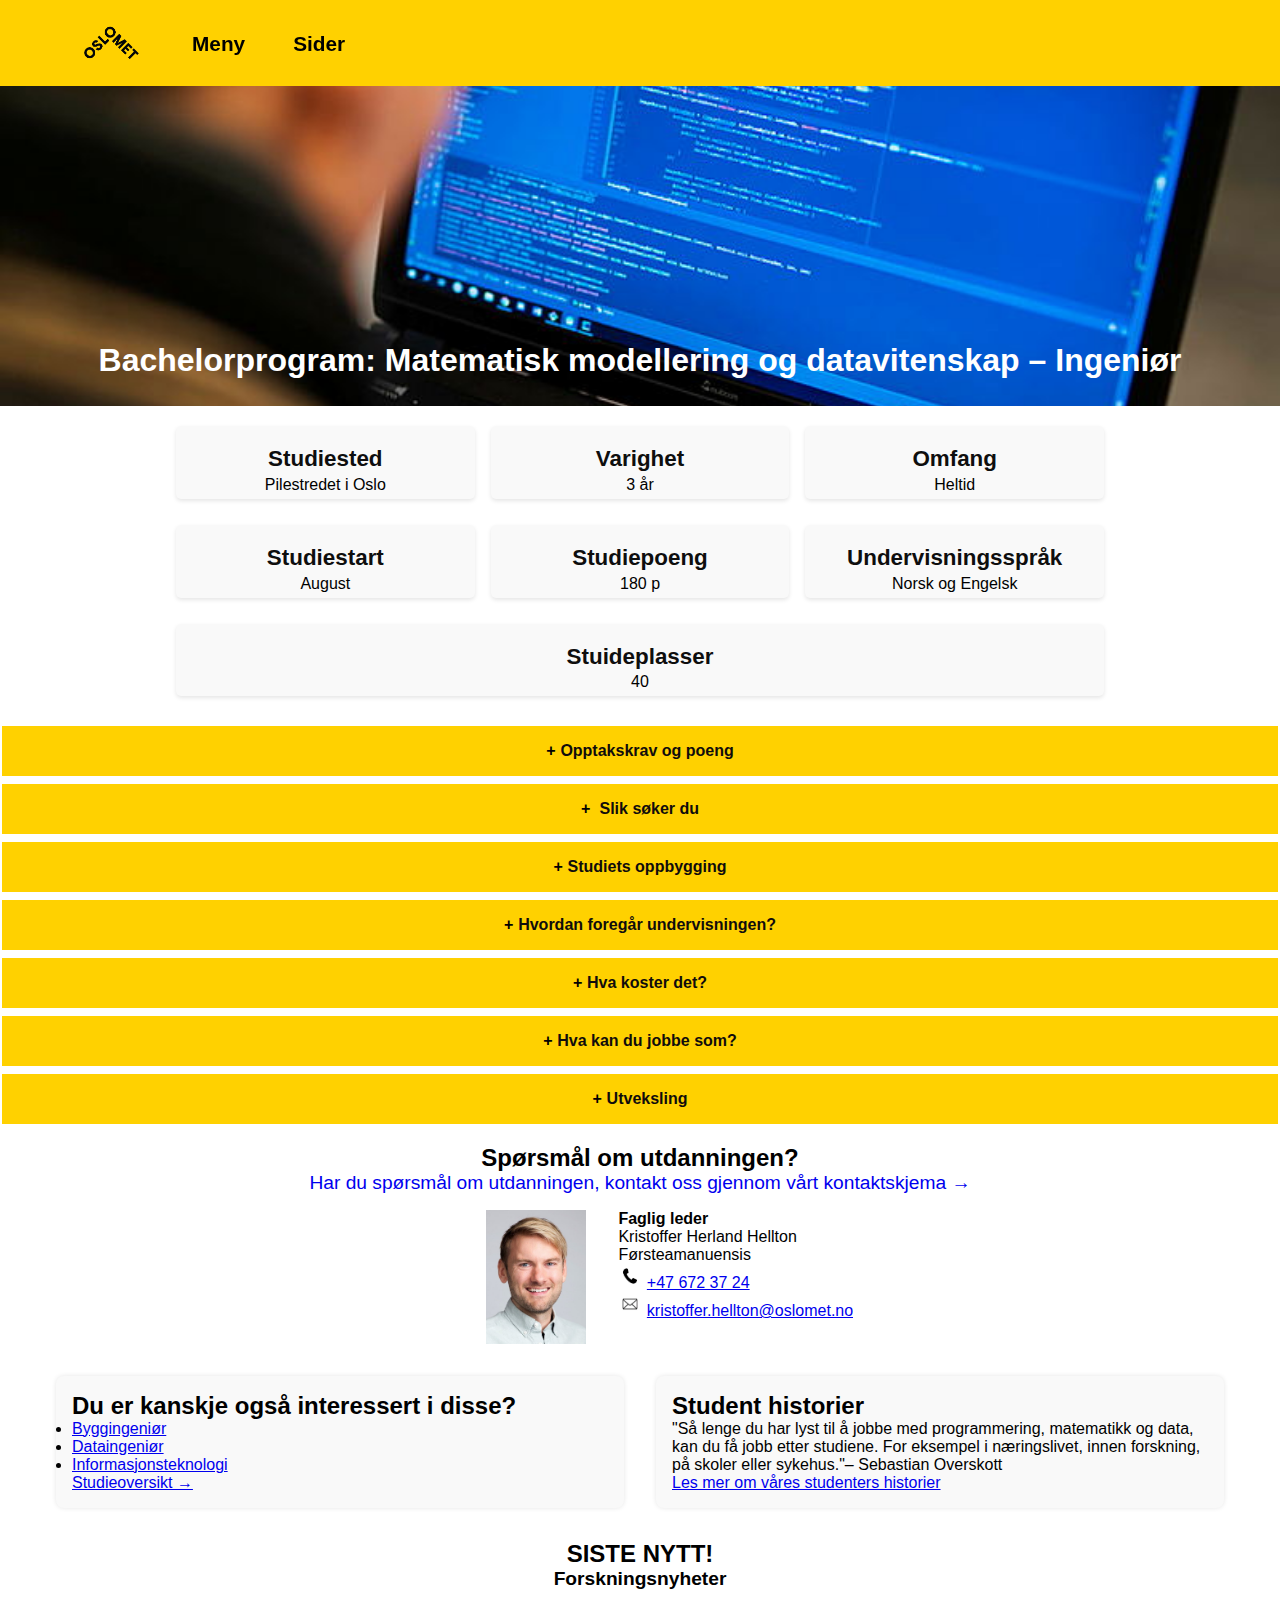
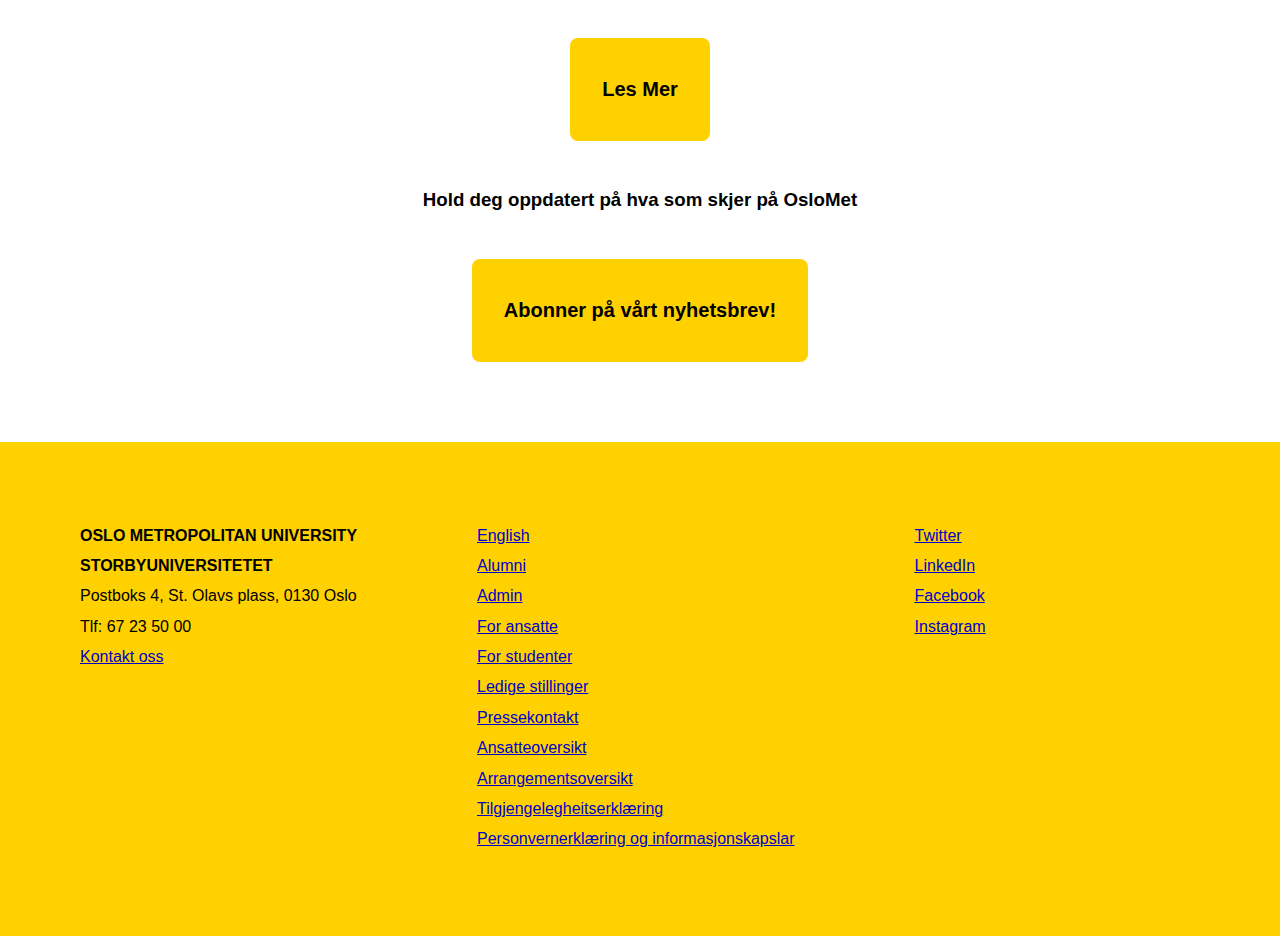
==== commit f3918ea7: "Nre index page with better footer" ====
--- a/index.html
+++ b/index.html
@@ -6,16 +6,15 @@
 <title>Matematisk modellering</title>
 </head> 
 <body>
-     <!--Navigasjonsbar med lister --> 
-  <nav class="nav">
+     <!--Navbar with lists--> 
+  <nav class="matmod-nav">
   <ul>
     <li class="logo"> 
        <a href="https://www.oslomet.no/"> 
-         <img src="../images/Logomedsignatur_OsloMet-01 (1).png" alt="logo"> </a> <!--Bildekilde: OsloMet --> 
+         <img src="../images/Logomedsignatur_OsloMet-01 (1).png" alt="logo"> </a> <!--Image source: OsloMet --> 
     </li> 
-  
     <li class="dropdown">
-      <a href="#" class="dropbtn"><strong>Meny</strong></a> <!-- Kilde:https://www.w3schools.com/howto/howto_css_dropdown_navbar.asp --> 
+      <a href="#" class="dropbtn"><strong>Meny</strong></a> <!--Code source :https://www.w3schools.com/howto/howto_css_dropdown_navbar.asp --> 
       <ul class="dropdown-content">
           <a href="https://www.oslomet.no/studier">Studier</a>
           <a href="https://www.oslomet.no/forskning">Forskningen vår</a>
@@ -27,60 +26,60 @@
       </ul>
   </li>
       <li class="dropdown"> 
-        <a href="#" class="dropbtn"><strong>Pages</strong></a> 
+        <a href="#" class="dropbtn"><strong>Sider</strong></a> 
         <ul class="dropdown-content"> 
-          <a href="activity.html">Activity-page</a> 
-          <a href="index.html" class="always-hover-matmod"> Matmod-page</a>
-          <a href="github.html">Github-page</a> 
-          <a href="accessibility.html">Accessibility-page</a> 
+          <a href="activity.html">Aktiviteter</a> 
+          <a href="index.html" class="always-hover-matmod">Matematisk modellering</a>
+           <a href="github.html">Github</a> 
+          <a href="accessibility.html">Accessibility</a> 
           </ul> 
         </li> 
       </ul>
   </nav> 
 
-  <section class="hero-bilde"> <!--Legger ved bilde under navigasjonsbar + titler. Kilde: https://www.w3schools.com/howto/howto_css_hero_image.asp --> 
-    <img src="../images/Eksamen.jpg" alt="Programmering på datamaskin"> <!--Bildekilde: Benjamin A. Ward/OsloMet --> 
-    <h1 class="hero-overskrift"><strong>Matematisk modellering og datavitenskap – ingeniør </strong></h1> 
-    <h2 class="hero-tekst"><strong> Bachelorprogram</strong></h2> 
+<!-- Image under navbar with titles -->
+  <section class="hero-bilde"> <!-- Code-source: https://www.w3schools.com/howto/howto_css_hero_image.asp --> 
+    <img src="../images/Eksamen.jpg" alt="Programmering på datamaskin"> <!--Image source: Benjamin A. Ward/OsloMet --> 
+    <h1 class="hero-overskrift"><strong>Bachelorprogram: Matematisk modellering og datavitenskap – Ingeniør </strong></h1>  
   </section>
 
-<!-- Generell info om studiet -->
+<!--Information about studies. Code-source: https://www.youtube.com/watch?v=phWxA89Dy94&t=215s--> 
   <article>
      <section class="flex-container">
       <div class="box">
             <p class="box-p"> Studiested</p>
-            <p>Pilestredet i Oslo</p>
+            <p class= "box-info">Pilestredet i Oslo</p>
       </div>
       <div class="box">
             <p class="box-p"> Varighet</p>
-            <p>3 år</p>
+            <p class= "box-info"> 3 år</p>
       </div>
       <div class="box">
             <p class="box-p"> Omfang</p>
-            <p>Heltid</p>
+            <p class= "box-info"> Heltid</p>
       </div>            
       <div class="box">
          <p class="box-p"> Studiestart </p>
-            <p>August</p>
+         <p class= "box-info"> August</p>
       </div>
       <div class="box">
             <p class="box-p"> Studiepoeng </p>
-            <p>180</p>
+            <p class= "box-info"> 180 p</p>
       </div>
       <div class="box">
             <p class="box-p"> Undervisningsspråk </p>
-            <p>Norsk</p>
+            <p class= "box-info"> Norsk og Engelsk</p>
       </div>
       <div class="box">
             <p class="box-p"> Stuideplasser </p>
-            <p>40</p>
+            <p class= "box-info">40</p>
         </div>
     </section>
   </article>
 
-<!-- In depth info about the program and important info for applicants -->
-<!--Opptakskrav og poeng-->
-<article class="toggle">
+<!-- In depth info about the program and important info for applicants. Code source: https://clearleft.com/thinking/combining-checked-and-flexbox-to-create-a-css-toggle-feature-->
+<!--Admission requirements-->
+<article class="toggle"> 
   <input type="checkbox" value="selected" id="toggleUtveksling1" class="toggle__input">
   <label for="toggleUtveksling1" class="toggle__label">Opptakskrav og poeng</label>
   <div class="toggle__content">
@@ -90,22 +89,23 @@
     <p>Les mer om opptakskrav og poeng på <a href="https://www.samordnaopptak.no" target="_blank">Samordna opptak</a> eller Universitet og Høgskoles nettsider.</p>
   </div>
 </article>
-<!-- Slik søker du-->
+
+<!--How to apply-->
 <article class="toggle">
   <input type="checkbox" value="selected" id="toggleOpptakskrav1" class="toggle__input">
   <label for="toggleOpptakskrav1" class="toggle__label"> Slik søker du</label>
   <div class="toggle__content">
     <p> Du søker på Søknadsweb med studiekoden for din studieretning</p>
-   
     <h3>Du søker på samordnaopptak med studiekode 2115 503:</h3>
     <ul>
       <li>15. april: ordinær søknadsfrist </li>
       <li>1. mars: frist for enkelte søkere</li>
     </ul>
   </div>
-</article> 
-<!--Studiets oppbygging-->
-<article class="toggle"> 
+</article>
+
+<!--Course structure-->
+<article class="toggle">
   <input type="checkbox" value="selected" id="toggleStudietsOppbygging1" class="toggle__input">
   <label for="toggleStudietsOppbygging1" class="toggle__label">Studiets oppbygging</label>
   <div class="toggle__content">
@@ -120,7 +120,7 @@
         </tr>
       </thead>
       <tbody>
-        <!--1. studieår-->
+        <!--1.year-->
         <tr>
           <td rowspan="2">1. studieår</td>
           <td>1.semester</td>
@@ -166,7 +166,7 @@
           <td>DATA1500</td>
           <td>10</td>
         </tr>
-         <!-- 2. studieår-->
+         <!-- 2.year-->
         <tr>
           <td rowspan="5">2.studieår</td>
           <td>3.semester</td>
@@ -198,7 +198,7 @@
           <td>MAMO2500</td>
           <td>10</td>
         </tr>
-         <!-- 3. studieår -->
+         <!-- 3.year -->
         <tr>
           <td rowspan="6">3. studieår</td>
           <td>5.semester</td>
@@ -240,7 +240,8 @@
     </table>
   </div>
 </article>
-<!--Hvordan foregår undervisning-->
+
+<!--How are the subjects being taught?-->
 <article class="toggle">
   <input type="checkbox" value="selected" id="toggleUndervisning1" class="toggle__input">
   <label for="toggleUndervisning1" class="toggle__label">Hvordan foregår undervisningen?</label>
@@ -260,7 +261,8 @@
     </ul>
   </div>
 </article>
-<!--Hva koster det?-->
+
+<!--Costs?-->
 <article class="toggle">
   <input type="checkbox" value="selected" id="toggleKostnader1" class="toggle__input">
   <label for="toggleKostnader1" class="toggle__label">Hva koster det?</label>
@@ -270,7 +272,8 @@
     <p>Det er mulig å søke om unntak for betaling av denne studieavgiften.</p>
   </div>
 </article>
-<!--Hva kan du jobbe som?-->
+
+<!--Job opportunities?-->
 <article class="toggle">
   <input type="checkbox" value="selected" id="toggleJobbMuligheter1" class="toggle__input">
   <label for="toggleJobbMuligheter1" class="toggle__label">Hva kan du jobbe som?</label>
@@ -281,7 +284,8 @@
     <p>Datadrevne metoder og maskinlæring er i dag svært mye brukt i arbeidslivet.</p>
   </div>
 </article>
- <!--Utveksling-->
+
+ <!--Exchange students-->
 <article class="toggle">
   <input type="checkbox" value="selected" id="toggleUtveksling2" class="toggle__input">
   <label for="toggleUtveksling2" class="toggle__label">Utveksling</label>
@@ -289,15 +293,16 @@
     <p class="indent">Du kan dra på utveksling i femte semester.</p>
   </div>
 </article>
- <!--spørsmål om utdanning?-->
+
+ <!--Questions about education?-->
  <article class="spørsmål_om_utdanning">
   <p class="Spørsmål">Spørsmål om utdanningen?</p>
   <a href="https://www.oslomet.no/kontaktskjema#Jeg%20vil%20bli%20student">
-     Har du spørsmål om utdanningen, kontakt oss gjennom vårt kontaktskjema.
+     Har du spørsmål om utdanningen, kontakt oss gjennom vårt kontaktskjema &rarr;
   </a>
 </article>
 
-<!-- Informasjon om fagliglede -->
+<!-- Information about academic leader -->
 <section class="informasjon">
   <div class="kontaktinfo">
       <img src="../images/Kristoffer Herland Hellton.jpg" alt="Bilde av Faglig leder, Kristoffer Herland Hellton"
@@ -316,15 +321,13 @@
       </div>
   </div>
 </section>
- <!--nyhetsbrev og forskningnyheter --> 
+
+<!--newsletter and research news. Code source: https://www.w3schools.com/tags/tag_aside.asp -->
  <article class="news-container">
   <div class="asides-container">
     <aside>
        <h2>Du er kanskje også interessert i disse?</h2>
        <ul>
-         <li class="indent">
-           <a href="https://www.oslomet.no/studier/tkd/bioteknologi-kjemiingenior">Bioteknologi- og kjemiingeniør</a>
-         </li>
          <li class="indent">
            <a href="https://www.oslomet.no/studier/tkd/byggingenior">Byggingeniør</a>
          </li>
@@ -335,35 +338,30 @@
            <a href="https://www.oslomet.no/studier/tkd/informasjonsteknologi">Informasjonsteknologi</a>
          </li>
        </ul>
-       <a href="https://www.oslomet.no/studier/studieoversikt">&larr; Studieoversikt</a>
+       <a href="https://www.oslomet.no/studier/studieoversikt">Studieoversikt &rarr;</a>
     </aside>
     <aside>
        <h2>Student historier</h2>
-       <p>Teknologi og design</p>
-       <p>Spå fremtiden med matematikk og datavitenskap</p>
-       <p>Har du lyst til å finne ut hva som vil skje i fremtiden?</p>
-       <p>Lær å bruke verktøy for å forutsi alt fra været og strømprisene til</p>
-       <p>utviklingen i boligmarkedet.</p>
+       <p>"Så lenge du har lyst til å jobbe med programmering, matematikk og data, kan du få jobb etter studiene. For eksempel i næringslivet, innen forskning, på skoler eller sykehus."– Sebastian Overskott</p>
+       <a href="https://www.oslomet.no/studier/studenthistorier"> Les mer om våres studenters historier</a>
     </aside>
   </div>
 </article>
 
 <article class="siste_nytt">
   <h2>SISTE NYTT!</h2>
-  <h3>Forskningsnyheter</h3>
-  
+  <p class="Forskning">Forskningsnyheter</p>
   <button class="button les-mer-button">
     <a href="https://www.oslomet.no/forskning/forskningsnyheter/">Les Mer</a>
   </button>
-
   <h3>Hold deg oppdatert på hva som skjer på OsloMet</h3>
-  <button class="button">Abonner på vårt nyhetsbrev!</button>
-
-
+  <button class="button">
+    <a href="https://www.oslomet.no/nyhetsbrev">Abonner på vårt nyhetsbrev!</a>
+  </button>
 </article>
 </body>
-<!-- Footer med lister (lenker) -->
-<!--kontakt info om Oslomet-->
+
+<!--Footer with lists and OsloMet contact information -->
 <footer class="footer"> 
   <ul class="OsloMet informasjon">
     <li><strong>OSLO METROPOLITAN UNIVERSITY</strong></li>
@@ -372,7 +370,7 @@
     <li class="indent">Tlf: 67 23 50 00</li>
     <li class="indent"><a href="https://www.oslomet.no/om/kontakt">Kontakt oss</a></li>
   </ul>
- <!--Informasjonsresurser interne og eksterne brukere-->
+ <!--General information-->
   <ul class="Generell informasjon">
     <li class="indent"><a href="https://www.oslomet.no/en">English</a></li>
     <li class="indent"><a href="https://www.oslomet.no/alumni">Alumni</a></li>
@@ -386,7 +384,7 @@
     <li class="indent"><a href="https://www.oslomet.no/om/tilgjengelegheitserklering">Tilgjengelegheitserklæring</a></li>
     <li class="indent"><a href="https://www.oslomet.no/om/personvernerklering-informasjonskapslar">Personvernerklæring og informasjonskapslar</a></li>
   </ul>
- <!--Oslomet - Sosiale medier-->
+ <!--Oslomet - Social media-->
   <ul class="sosiale medier">
     <li class="indent"><a href="https://x.com/oslomet">Twitter</a></li>
     <li class="indent"><a href="https://no.linkedin.com/school/oslomet/">LinkedIn</a></li>
--- a/style.css
+++ b/style.css
@@ -850,7 +850,9 @@
     font-size: 0.9rem;
 }
 
+
 /* -----------------------------Styling for MatMod Page (index) ----------------------------*/
+
 
 *{  
     box-sizing: border-box;  
@@ -858,35 +860,35 @@
     padding: 0rem;  
     font-family: Arial, Helvetica, sans-serif;  
     }  
-  
-body {  
-      font-family: Arial, Helvetica, sans-serif;  
-      background-color: white;  
-      margin: 0rem; 
-}  
-  
-    /*Stil for navigasjonsbar Matmod*/ 
-    .nav {
-      background-color: #FFD100;
-      display: flex; 
-      justify-content: space-between;
-      align-items: center;
-      padding: 2.7rem 5%;
-      position: sticky;
-      top:0;
-      z-index: 1000;
-      height: 3rem;
-    }
-  
+ 
+    body {  
+     font-family: Arial, Helvetica, sans-serif;  
+     background-color: white;  
+     margin: 0rem; 
+    }  
+ 
+    /*Sticky navbar Matmod*/ 
+    .matmod-nav {
+    background-color: #FFD100;
+    display: flex; 
+    justify-content: space-between;
+    align-items: center;
+    padding: 2.7rem 5%;
+    position: sticky;
+    top:0;
+    z-index: 1000;
+    height: 3rem;
+    }
+ 
     /*Logo*/ 
-    nav .logo img { 
-    max-width: 8rem;  
+    .matmod-nav .logo img { 
+    max-width: 6rem;  
     margin-bottom: 0rem; 
     margin-left: 0rem;
-  
-  } 
-  /*lister i nav baren*/ 
-  nav ul{  
+    } 
+ 
+    /*Lists in navbar*/ 
+    .matmod-nav ul{  
     position: sticky;
     list-style-type: none; 
     margin: 0rem; 
@@ -897,66 +899,64 @@
     justify-content: space-between; 
     line-height: 1.5;
     font-size: 1.1rem;
-  
-  } 
-  /*Innhold plassering*/ 
-  nav ul .dropdown { 
+    } 
+ 
+    /*Placement of lists*/ 
+    .matmod-nav ul .dropdown { 
     position: inherit;
     margin-right: 0rem; 
     margin-left: 1rem;
-  } 
-  
-  nav ul .dropdown .dropbtn { 
-    padding: 1rem 2rem; 
-    font-size: 1.5rem; 
+    } 
+ 
+    /*Dropdown menues: with hover effect. Source: https://www.w3schools.com/howto/howto_css_dropdown_navbar.asp*/ 
+    .matmod-nav ul .dropdown .dropbtn { 
+    padding: 1rem; 
+    font-size: 1.3rem; 
     color: black; 
     text-decoration: none; 
     border: none; 
-  
-  } 
-  nav ul .dropdown-content { 
+ 
+    } 
+    .matmod-nav ul .dropdown-content { 
     display: none;
     position: absolute; 
-    background-color: #FFD100; 
+    background-color: #f9f9f9; 
     min-width: 10rem; 
     box-shadow: 0rem 0.5rem 1rem 0rem rgba(0,0,0,0.2); 
     padding: 0rem; 
     margin: 0rem; 
-  } 
-  
-  nav ul .dropdown-content a { 
+    } 
+ 
+    .matmod-nav ul .dropdown-content a { 
     padding: 0.75rem 1rem; 
-    font-size: 1.5rem;
     display: inline-block; 
     color: black; 
     text-decoration: none; 
     margin: 0; 
-  } 
-  
-  /*Viser innholdet når man er ved knappen*/ 
-  nav ul .dropdown:hover .dropdown-content { 
-  display: block; 
-  } 
-  
-  /*legger til bakgrunnskygge for lenkene i menyen */ 
-  .dropdown-content a:hover { 
-    background-color: #b8860b; 
-  } 
-  
-  /*Hover alltid på matmod*/
-  nav ul .dropdown-content a.always-hover-matmod {
-    background-color: #b8860b; /* Samme bakgrunnsfarge som hover */
-    color: black; /* Tekstfargen */
-  }
-  
-  /*legger til bakgrunnskygge for dropdown knapp */ 
-  .nav ul li a:hover, .dropbtn:hover { 
+    padding: 0 1.25rem;
+    } 
+ 
+    .matmod-nav ul .dropdown:hover .dropdown-content { 
+    display: block; 
+    } 
+ 
+    .dropdown-content a:hover { 
+    background-color: darkgoldenrod; 
+    } 
+ 
+    /*Always hover over Matmod page inside the menue*/
+    .matmod-nav ul .dropdown-content a.always-hover-matmod {
+    background-color: #FFE066; 
+    color: black; 
+    }
+ 
+    .matmod-nav ul li a:hover, .dropbtn:hover { 
     background-color: darkgoldenrod; 
     color: black; 
+    } 
   
-  } 
-  /*Datamaskin bilde*/ 
-  .hero-bilde img { 
+    /*Hero image under navbar*/ 
+    .hero-bilde img { 
     background-image: linear-gradient(rgba(0, 0, 0, 0.5), rgba(0, 0, 0, 0.5)); 
     position: relative; 
     background-position: top;  
@@ -968,270 +968,271 @@
     height: 20rem; 
     object-fit: cover; 
     } 
+ 
+    /*Heading on the hero image. Source: https://www.w3schools.com/howto/howto_css_hero_image.asp*/ 
+    .hero-overskrift { 
+    font-size:2rem; 
+    color: white; 
+    position: absolute; 
+    text-align: center;
+    top: 40%; 
+    left: 50%; 
+    transform: translate(-50%, -50%); 
+    flex-wrap: wrap;
+    width: 100%;
+    }
+ 
+    .flex-container {  
+    display: flex;  
+    flex-wrap: wrap;  
+    justify-content: space-around;/*Even placement horizontally*/  
+    align-items: flex-start; /*Aligns the boxes to the top of the container */  
+    gap: 1rem; /*Distance between boxes */  
+    padding: 1rem; /*Distance within the container*/
+    max-width: 60rem; /*Max width for container */  
+    margin: 0 auto; /*Center the container horizontally*/
+    }
+ 
+    .button{   
+    border: none;
+    color: black;
+    padding: 1rem 2rem;
+    text-align: center;
+    text-decoration: none;
+    display: inline-block;
+    font-size: 1rem;
+    margin: 0.25rem 0.124rem;
+    cursor: pointer;
+    background-color: #ffd100; /* All button on the website should be yellow */
+    font-weight:bold;
+    }
+   
+    /* Basic box styling*/
+    .box {  
+    flex: 1 1 calc(33.33% - 1rem); /* Flexsibel width: 3 columns on bigger screens*/  
+    min-width: 12rem; /*Prevents the box from becoming too narrow*/  
+    box-sizing: border-box;  
+    padding: 1rem; /*Distance within the container*/
+    background-color: #f9f9f9; /* Background color for contrast */
+    border-radius: 0.313rem; /* Soft corners */  
+    text-align: center; /* Centers text */  
+    box-shadow: 0 0.125rem 0.25rem rgba(0, 0, 0, 0.1); /* Adds subtle shadow for depth */
+    margin-bottom: 0.625rem; /* Distance between boxes vertically */
+    padding-bottom: 0.313rem; /* Some space on the bottom of the boxes */
+    }
+ 
+    /*Specific properties for the text content */
+    .box-p {  
+    font-size: 1.4rem; /*Larger font size for headings */  
+    color: #0e0e0e; /* Dark text color for contrast */
+    font-weight: bold; /*Outlined text for headings */
+    margin-bottom: 0.5rem; /* Distance between heading and content */
+    margin: 0; /* Removes the default margin on paragraphs */
+    line-height: 1.5; /* Provides better readability */
+    }
+ 
+    .toggle {
+    display: flex;
+    flex-direction: column-reverse;
+    }
+      
+     /*Hides input as standard (checkbox) */
+    .toggle__input {
+    display: none;
+    }
+      
+     /*Styling for label (button) */
+    .toggle__input + label {
+    border: none;
+    color: rgb(16, 12, 12);
+    padding: 1rem 2rem;
+    text-align: center;
+    text-decoration: none;
+    display: inline-block;
+    font-size: 1rem;
+    margin: 0.250rem 0.125rem;
+    cursor: pointer;
+    background-color: #ffd100;
+    font-weight: bold;
+    }
+      
+     /* + and - symbols before label */
+    .toggle__input + label:before {
+    content: "+";
+    color: #020202;
+    font-size: 1rem;
+    padding-right: 0.3rem;
+    width: 1rem;
+    }
+      
+    /*Displaying content when checkbox is checked */
+    .toggle__input:checked ~ .toggle__content {
+    display: block;
+    }
+ 
+    /*Hides content when checkbox is not checked */
+    .toggle__input:not(:checked) ~ .toggle__content {
+     display: none;
+    }
+ 
+    /*Changes plus to minus when checkbox is checked */
+    .toggle__input:checked + label:before {
+    content: "\2212"; /* Minus-tegn */
+    }
+      
+    /*Show "less" content when checkbox is activated (can be used to show hidden details) */
+    .toggle__input:checked + label .toggle__less {
+    display: inline;
+    }
+      
+    /*Show "more" content when checkbox is activated*/
+    .toggle__input + label .toggle__less,
+    .toggle__input:checked + label .toggle__more {
+     display: none;
+    }
+      
+    /*Styling for the content displayed when toggle is activated */
+    .toggle__content {
+    background-color: #f9f9f9;
+    padding: 0.625rem;
+    border: 0.063rem solid #ccc;
+    margin-top: 0.313rem;
+    }
   
-    /*Overskrift over bilde*/ 
-    .hero-overskrift { 
-      font-size:2rem; 
-      color: white; 
-      text-shadow: 0.25rem 0.25rem 0.625rem rgba(0, 0, 0, 0.7);
-      position: absolute; 
-      text-align: center;
-      top: 40%; 
-      left: 50%; 
-      transform: translate(-50%, -50%); 
-      flex-wrap: wrap;
-      width: 100%;
-    }
-  
-    .hero-tekst { 
-      color: white; 
-      text-shadow: 0.25rem 0.25rem 0.625rem rgba(0, 0, 0, 0.7);
-      text-align: center; 
-      font-size: 1.5rem; 
-      position: absolute; 
-      top: 50%; 
-      left: 50%; 
-      transform: translate(-50%, -50%); 
-      flex-wrap: wrap;
-      width: 100%;
-  
-    }
-    .flex-container {  
-      display: flex;  
-      flex-wrap: wrap;  
-      justify-content: space-around; /* Jevn plassering horisontalt */  
-      align-items: flex-start; /* Justerer boksene til toppen av containeren */  
-      gap: 1rem; /* Avstand mellom boksene */  
-      padding: 1rem; /* Innvendig avstand i containeren */
-      max-width: 60rem; /* Maksimal bredde for containeren */  
-      margin: 0 auto; /* Sentrerer containeren horisontalt */
-    }
-  
-    .button{   /* all button on the website should be yellow */
-      border: none;
-      color: black;
-      padding: 1rem 2rem;
-      text-align: center;
-      text-decoration: none;
-      display: inline-block;
-      font-size: 1rem;
-      margin: 0.25rem 0.124rem;
-      cursor: pointer;
-      background-color: #ffd100;
-      font-weight:bold;
-    }
-    
-    /* Grunnleggende styling for boksene */
-    .box {  
-      flex: 1 1 calc(33.33% - 1rem); /* Fleksibel bredde: 3 kolonner på større skjermer */  
-      min-width: 12rem; /* Forhindrer at boksen blir for smal */  
-      box-sizing: border-box;  
-      padding: 1rem; /* Innvendig avstand inni hver boks */  
-      background-color: #f9f9f9; /* Bakgrunnsfarge for kontrast */  
-      border-radius: 0.313rem; /* Myke hjørner */  
-      text-align: center; /* Sentrerer tekst horisontalt */  
-      box-shadow: 0 0.125rem 0.25rem rgba(0, 0, 0, 0.1); /* Legger til en svak skygge for dybde */
-      margin-bottom: 0.625rem; /* Avstand mellom boksene vertikalt */
-      padding-bottom: 0.313rem; /* Litt ekstra plass i bunnen av boksene */
-    }
-    
-    /* Spesifikke egenskaper for tekstinnholdet */
-    .box-p {  
-      font-size: 1.4rem; /* Større skriftstørrelse for overskriftene */  
-      color: #0e0e0e; /* Mørk tekstfarge for kontrast */  
-      font-weight: bold; /* Fet tekst for overskrifter */  
-      margin-bottom: 0.5rem; /* Avstand mellom overskrift og innhold */
-      margin: 0; /* Fjerner standard margen på paragrafene */  
-      line-height: 1.5; /* Gir bedre lesbarhet */
-  
-    }
-    .toggle {
-      display: flex;
-      flex-direction: column-reverse;
-    }
-     
-    /* Skjuler input-ene som standard (checkbox) */
-    .toggle__input {
-      display: none;
-    }
-     
-    /* Styling for label (knappen) */
-    .toggle__input + label {
-      border: none;
-      color: rgb(16, 12, 12);
-      padding: 1rem 2rem;
-      text-align: center;
-      text-decoration: none;
-      display: inline-block;
-      font-size: 1rem;
-      margin: 0.250rem 0.125rem;
-      cursor: pointer;
-      background-color: #ffd100;
-      font-weight: bold;
-    }
-     
-    /* Pluss/minus-symboler før labelen */
-    .toggle__input + label:before {
-      content: "+";
-      color: #020202;
-      font-size: 1rem;
-      padding-right: 0.3rem;
-      width: 1rem;
-    }
-     
-    /* Visning av innhold ved merket checkbox */
-    .toggle__input:checked ~ .toggle__content {
-      display: block;
-    }
-     
-    /* Skjuler innhold når checkbox ikke er merket */
-    .toggle__input:not(:checked) ~ .toggle__content {
-      display: none;
-    }
-     
-    /* Endrer pluss til minus når checkbox er merket */
-    .toggle__input:checked + label:before {
-      content: "\2212"; /* Minus-tegn */
-    }
-     
-    /* Vis "less"-innhold ved aktivert checkbox (kan brukes til å vise skjulte detaljer) */
-    .toggle__input:checked + label .toggle__less {
-      display: inline;
-    }
-     
-    /* Skjuler "more"-innhold når checkboxen er aktivert */
-    .toggle__input + label .toggle__less, 
-    .toggle__input:checked + label .toggle__more {
-      display: none;
-    }
-     
-    /* Styling for innholdet som vises når toggle er aktivert */
-    .toggle__content {
-      background-color: #f9f9f9;
-      padding: 0.625rem;
-      border: 0.063rem solid #ccc;
-      margin-top: 0.313rem;
-    }
     .spørsmål_om_utdanning {
-      margin: 1rem auto;
-      width: 60%; /* Gir en fast bredde for artikkelen */
-      text-align: center; /* Sentrerer alt innhold */
-    }
-    
+    margin: 1rem auto;
+    width: 60%; /*Sets a fixed width for the article */
+    text-align:center; /*Centers all content */
+    }
+   
     .Spørsmål {
-      font-size: 1.5rem; /* Størrelse på overskriften */
-      font-weight: bold; /* Fet skrift */
-      color: black;
-    }
-    
+    font-size: 1.5rem; /*Size of the heading */
+    font-weight: bold; 
+    color: black;
+    }
+   
     .spørsmål_om_utdanning a {
-      font-size: 1.2rem; /* Juster lenketekstens størrelse */
-      color: #0056b3; /* Lenke farge */
-      text-decoration: none; /* Fjern understrek (valgfritt) */
-    }
-  
-    .faglig_leder{
-      text-decoration: bold;
-    }
-      .oppdatert{
-        display: flex;
-        flex-direction: row;
-      }
-  
-      .Faglig_leder{
-        font-size: 1rem;
-        font-weight: bold;
-      }
-      /*Img fagligleder*/
-      .kontaktinfo {  
-          overflow: auto; /* Helps with float layout */
-          text-align: left;
-          margin-left: 38%;
-          display: flex; /* Bruk flexbox for enklere layout */
-          align-items: flex-start; /* Juster innholdene til toppen */
-          gap: 1rem; /* Avstand mellom bilde og tekst */
-   
-    }
-      .float-image {
-        float: left;
-        margin-right: 1rem; /* Space between image and text */
-        width: 6.25rem;
-      }
-  
+    font-size: 1.2rem; /*Adjust the size of the link text */
+    text-decoration: none; 
+    }
+ 
+    .Faglig_leder{
+     text-decoration: bold;
+    }
+ 
+    .oppdatert{
+    display: flex;
+    flex-direction: row;
+    }
+ 
+    .Faglig_leder{
+    font-size: 1rem;
+    font-weight: bold;
+    }
+ 
+    /*Img academic leader*/
+    .kontaktinfo {  
+    overflow: auto; /*Helps with float layout */
+    text-align: left;
+    margin-left: 38%;
+    display: flex; /*Flexbox layout*/
+    align-items: flex-start; /*Align contents to top */
+    gap: 1rem; /*Spacing between image and text */
+    }
+ 
+    .float-image {
+    float: left;
+    margin-right: 1rem; /*Space between image and text */
+    width: 6.25rem;
+    }
+ 
     .phone-icon {
-      height: 1.50rem; 
-      width: 1.50rem;  
-  }  
+     height: 1.50rem; 
+     width: 1.50rem;  
+    } 
+ 
     .email-icon {
     height: 1.50rem; 
     width: 1.50rem;  
-  }
-  .text-content {
-      overflow: hidden; /* Ensures text wraps nicely beside image */
-    }
-  
+    } 
+ 
+    .text-content {
+    overflow: hidden; /*Ensures text wraps nicely beside image */
+    }
+ 
     .news-container {
-      margin: 1rem auto;
-      padding: 1rem;
-      max-width: 75rem;
-    }
-     
+    margin: 1rem auto;
+    padding: 1rem;
+    max-width: 75rem;
+    }
+    
     .asides-container {
-      display: flex;
-      flex-direction: row;
-      gap: 2rem; /* Avstand mellom kolonnene */
-    }
-    .indent {
-  line-height: 1.8;
-  
-    }
-     
+    display: flex;
+    flex-direction: row;
+    gap: 2rem; /*Distance between columns*/
+    }
+ 
+    .indent li {
+    line-height: 1.8;
+    }
+    
     .asides-container aside {
-      flex: 1; /* Sørger for at begge aside tar lik plass */
-      background-color: #f9f9f9; /* Lett bakgrunnsfarge for skille */
-      padding: 1rem;
-      border-radius: 0.5rem;
-      box-shadow: 0 0 0.313rem rgba(0, 0, 0, 0.1);
-   
-    }
+    flex: 1; /*Ensures that both sides are the same size */
+    background-color: #f9f9f9; 
+    padding: 1rem;
+    border-radius: 0.5rem;
+    box-shadow: 0 0 0.313rem rgba(0, 0, 0, 0.1);
+    }
+ 
     .other-courses{
-      display: flex;
-      flex-direction: column;
-      gap: 0.063rem;
+    display: flex;
+    flex-direction: column;
+    gap: 0.063rem;
+    }
+ 
+    .Forskning {
+    font-size: 1.2rem;
+    font-weight:bold;
+ 
     }
     .button {
-      padding: 1rem 1rem; /* Øker padding for bedre "touch target" */
-      font-size: 1.25rem; /* Større tekst for bedre lesbarhet */
-      text-align: center;
-      background-color: #FFD100;
-      color: black;
-      border: none;
-      border-radius: 0.5rem; /* Mer avrunding for bedre estetikk */
-      cursor: pointer;
-      text-decoration: none;
-      width: fit-content; /* Knapper tilpasser seg innholdet */
-      min-height: 3rem; /* Sikrer at høyden er minst 48px */
-      min-width: 8rem; /* Sikrer en minimumsbredde */
-      margin-top: 3rem; /* Adds space between buttons */
-      margin-bottom: 3rem;
-  
-  }
-  
-  .les-mer-button a {
-      color: black; 
-      text-decoration: none;
-      display: block; /* Gjør hele knappen klikkbar */
-      padding: 0.5rem 0; /* Ekstra padding rundt lenketeksten */
-      margin: 1rem;
-  }
-  
-  .button:hover {
-      background-color: darkgoldenrod;
-  
-  }
-  
-  
-  footer {  
+    padding: 1rem 1rem; /*Adds padding for better "touch target" */
+    font-size: 1.25rem; /*Adjust font size for better readability*/
+    text-align: center;
+    background-color: #FFD100;
+    color: black;
+    border: none;
+    border-radius: 0.5rem; /*More rounding for better aesthetics */
+    cursor: pointer;
+    text-decoration: none;
+    width: fit-content; /*Buttons fit to content */
+    min-height: 3rem; /*Ensures height is at least 3rem */
+    min-width: 8rem; /*Ensures minimum width */
+    margin-top: 3rem; /*Adds space between buttons */
+    margin-bottom: 3rem;
+    }
+ 
+    .les-mer-button a {
+    color: black; 
+    text-decoration: none;
+    display: block; /*Click function*/
+    padding: 0.5rem 0; /*Etra padding around link text*/
+    margin: 1rem;
+    }
+ 
+    .button:hover {
+    background-color: darkgoldenrod;
+    }
+ 
+    .button a {
+    color: black; 
+    text-decoration: none;
+    display: block; /*Make the entire button clickable */
+    padding: 0.5rem 0; /*Extra padding around the link text */
+    margin: 1rem;
+    }
+ 
+    .footer {  
     display: flex;  
     flex-direction: row; 
     padding: 1rem;  
@@ -1240,35 +1241,34 @@
     background-color: #FFD100;  
     color: black;  
     font-size: 1rem; 
-  
-  } 
-  
-  /*Linker inne i footer med linjehøyde */  
-  footer ul {  
+    } 
+ 
+    /*Links within footer with lineheight*/  
+    .footer ul {   
     list-style-type: none;   
     padding: 0rem;  
     margin: 4rem;  
     margin-right: 2rem; 
     line-height: 1.7;  
-  
-  }  
-  
-  /*avstand mellom listeelementene */ 
-   footer ul li {   
-     margin-bottom: 0.2rem; 
-  }  
-  
-  /*Arver farge og fjerner understrek på linkene*/  
-  footer ul li a {  
+    }  
+ 
+    /*Distance between elements*/ 
+    .footer ul li {  
+    margin-bottom: 0.2rem; 
+    }  
+ 
+    .footer ul li a {  
     color:#0000CC;   
-  }  
-  
-  .siste_nytt {
+    }  
+ 
+    .siste_nytt {
     text-align: center;
     margin-bottom: 2rem;
-  }
-
-/* MEDIA QUERIES FOR SMALL SCREENS */
+    }
+ 
+
+
+/* MEDIA QUERIES DIFFERENT SCREENS */
 
 /* Small Screens (Phone) */
 @media (max-width: 768px) {
@@ -1320,5 +1320,225 @@
         padding: 1rem; /* Add extra padding for clarity */
         width: 95%;
     }
-}
-
+
+    .matmod-nav { 
+        padding: 1.7rem 3%; 
+       } 
+    
+       .matmod-nav .logo img { 
+        max-width: 4rem; 
+        padding: 0;
+       } 
+    
+       .matmod-nav ul, .matmod-nav nav ul .dropdown .dropbtn {
+        font-size: 1rem;
+       }
+    
+       .hero-bilde img { 
+        width: 100%; 
+        height: 8rem; 
+       } 
+    
+       .hero-overskrift { 
+        font-size: 1rem; 
+        gap: 1rem;  
+        text-align: center; 
+        color: #f9f9f9; 
+        top: 18%; 
+        left: 50%; 
+       } 
+    
+       .footer  { 
+        flex-direction: column; 
+       } 
+    
+       .footer ul { 
+        display: block; 
+        text-align: center; 
+        padding: 0; 
+        margin: 0 auto; 
+        font-size: 0.875rem; 
+       } 
+    
+       .footer ul li { 
+        margin-bottom: 0.5rem 
+       } 
+    
+       .kontaktinfo {
+        margin-left: 0;
+        width: 100%F;
+        gap: 0;
+       }
+    
+       .text-content a {
+       font-size: 0.9rem;
+    
+       }
+    
+       .les-mer-button {
+       display: inline-block; 
+       width: 20%;
+       }
+    
+       .les-mer-button a {
+       color: black; 
+       text-decoration: none;
+       display: block; 
+       }
+    
+       .asides-container {
+        flex-direction: column;
+       }
+    
+       .flex-container {
+        flex-direction: column; 
+        align-items: stretch;
+       }
+    
+       .box {
+        flex: 1 1 100%; 
+        margin: 0 auto; 
+       }
+       }
+    
+       /* Media queries for big screens */
+
+       @media screen and (min-width: 2560px) and (min-height: 1080px) {
+      
+        .matmod-nav {
+        padding: 6rem 15%; 
+        }
+    
+        .matmod-nav .logo img {
+        max-width: 13rem; 
+        }
+    
+        .matmod-nav, .matmod-nav ul .dropdown .dropbtn {
+        font-size: 2.4rem;
+        }
+    
+        .matmod-nav ul {
+        line-height: 3rem;
+        font-size: 1.7rem;
+        }
+    
+        .hero-bilde {
+        height: 30rem;
+        background-position: center;
+        }
+      
+       .hero-overskrift {
+        font-size: 4.5rem; 
+        top: 30%;
+        left: 50%;
+        }
+        
+        .toggle__content {
+          font-size: 2.5rem;
+        }
+        
+        .toggle__input + label {
+        font-size: 2.2rem;
+        }
+    
+       .toggle__input + label:before {
+        font-size: 2rem;
+        }
+    
+        .footer {
+        grid-template-columns: repeat(5, 1fr); 
+        padding: 2rem;
+        gap: 2rem;
+        }
+    
+        .footer ul {
+        font-size: 2rem; 
+        }
+    
+       .footer ul li {
+        margin-bottom: 1rem;
+        }
+      
+       .Spørsmål {
+        font-size: 2.5rem; 
+        padding-top: 7rem;
+        }
+        
+        .spørsmål_om_utdanning a {
+        font-size: 3rem; 
+        }
+         
+        .kontaktinfo {
+        padding-bottom: 7rem;
+        }
+    
+        .Faglig_leder{
+        font-size: 2.4rem;
+        padding-bottom: 1rem;
+        }
+    
+        .float-image {
+          width: 15rem;
+        }
+    
+        .phone-icon {
+          height: 3rem; 
+          width: 3rem;  
+        }  
+    
+        .email-icon {
+          height: 3rem; 
+          width: 3rem;  
+        }
+    
+        .text-content {
+          font-size: 2.2rem; 
+        }
+    
+        .siste_nytt {
+          font-size: 2rem; 
+          padding-bottom: 7rem;
+        }
+    
+        .Forskning {
+          font-size: 2rem; 
+        }
+    
+        .button {
+        padding: 1rem 1rem; 
+        font-size: 2.3rem; 
+        width: fit-content; 
+        }
+    
+        .flex-container {
+        max-width: 150rem;
+        padding-bottom: 7rem;
+        }
+    
+       .box-p {  
+        font-size: 2.5rem;
+       }
+    
+       .box-info{
+        font-size: 2rem;
+       }
+    
+       .news-container, .news-container h2 {
+        max-width: 160rem;
+        font-size: 2.5rem;
+        padding-bottom: 3rem;
+       }
+    
+       .news-container {
+        padding-bottom: 10rem;
+       }
+    
+       .indent {
+        line-height: 4rem;
+        font-size: 2.5rem;
+        list-style-type: none; 
+       }
+      
+      }
+
+
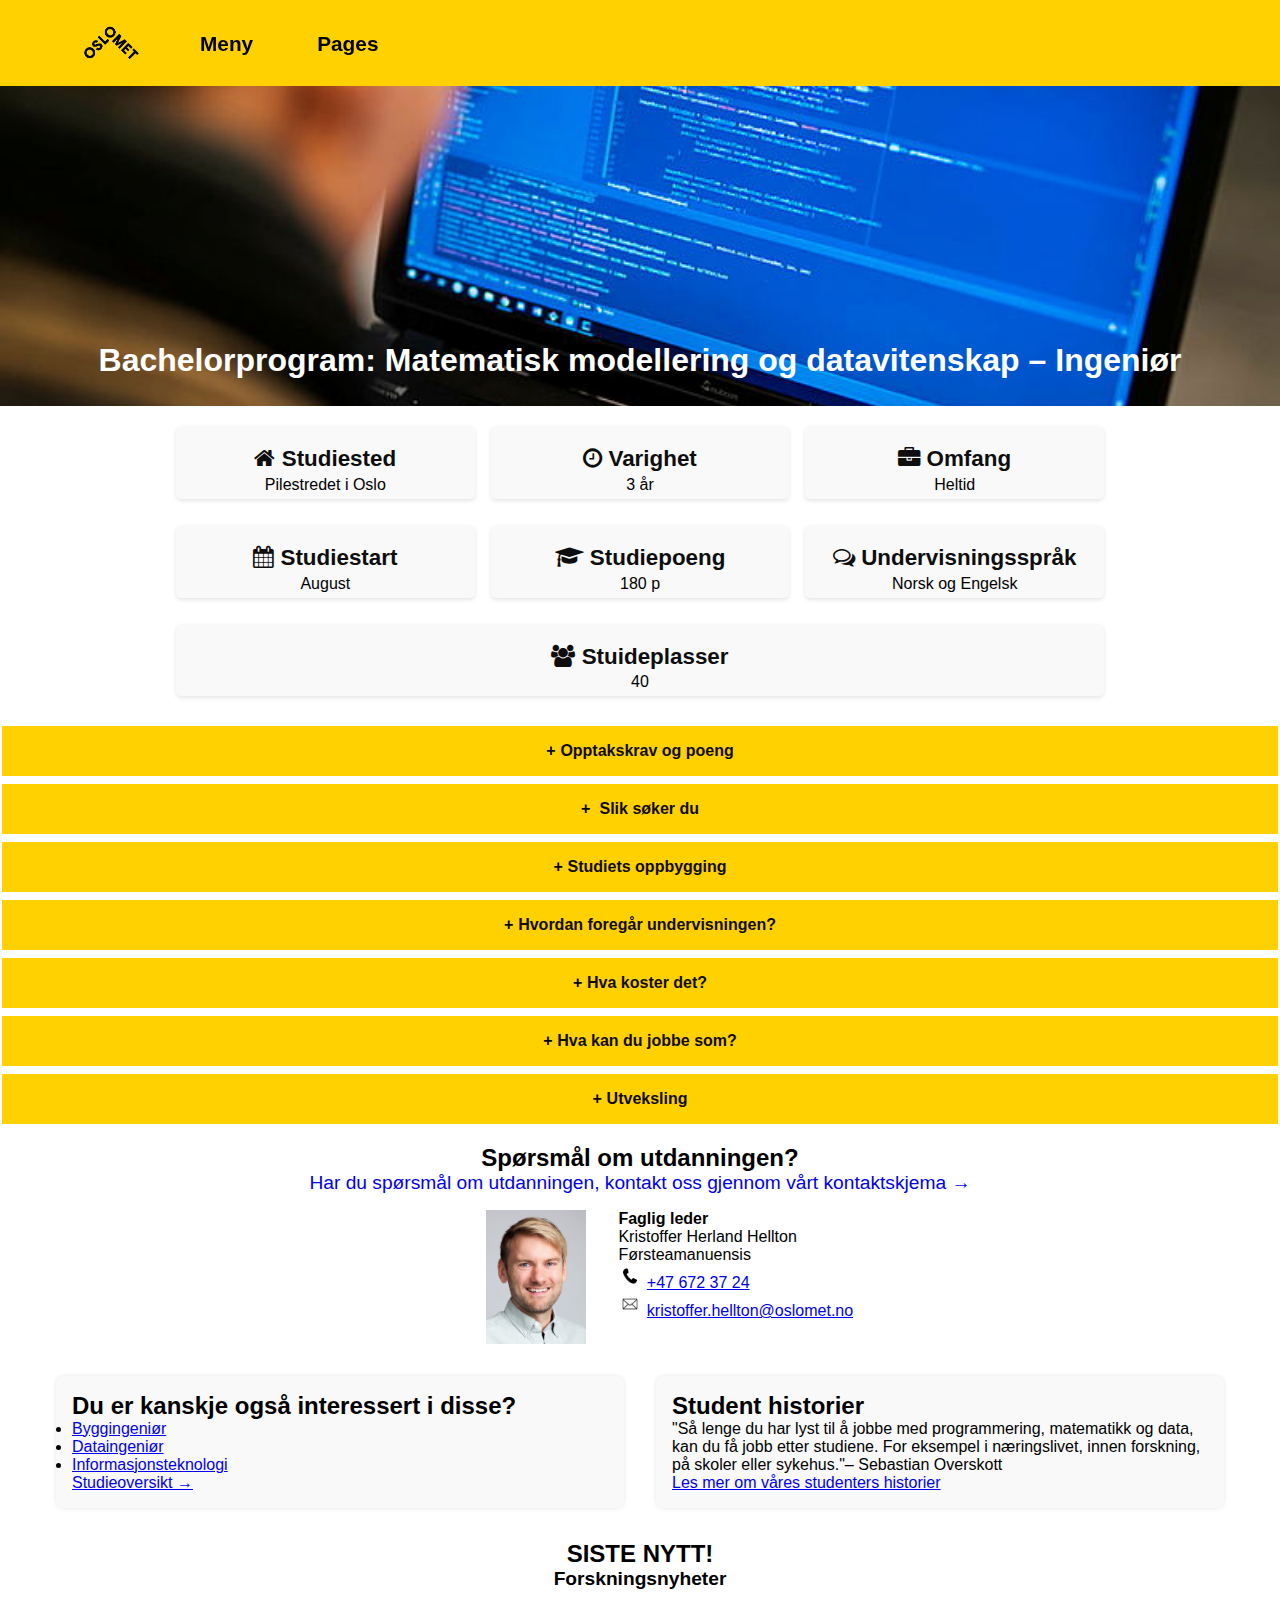
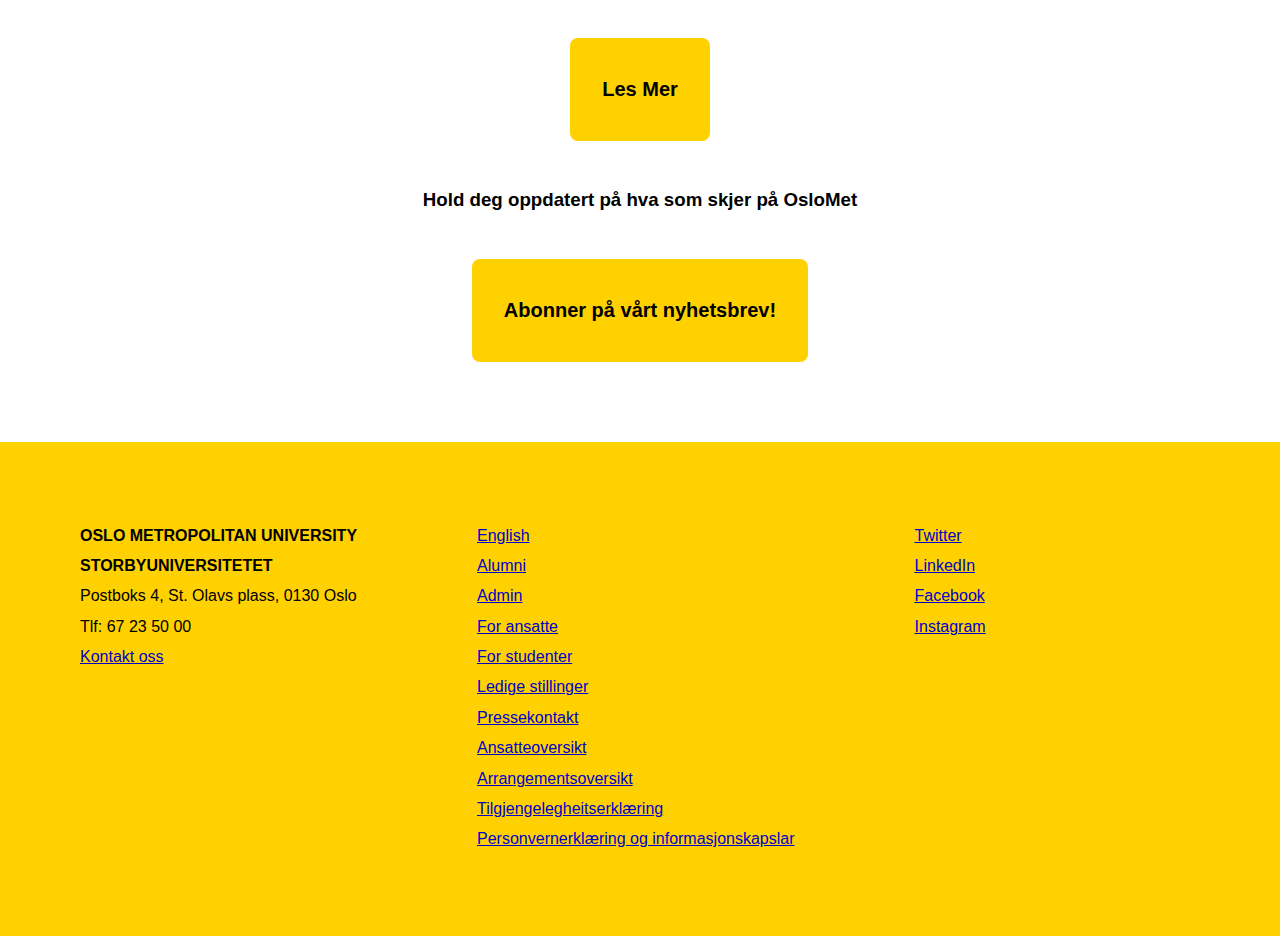
==== commit cb50957d: "Added text and picture to github" ====
--- a/index.html
+++ b/index.html
@@ -2,6 +2,8 @@
 <html lang="no-nn">
 <head>
 <meta name="viewport" content="width=device-width, initial-scale=1.0">
+<link rel="stylesheet" href="https://cdnjs.cloudflare.com/ajax/libs/font-awesome/4.7.0/css/font-awesome.min.css">
+<link rel="stylesheet" href="https://fonts.googleapis.com/icon?family=Material+Icons">
 <link rel="stylesheet" href="style.css">
 <title>Matematisk modellering</title>
 </head> 
@@ -26,12 +28,12 @@
       </ul>
   </li>
       <li class="dropdown"> 
-        <a href="#" class="dropbtn"><strong>Sider</strong></a> 
+        <a href="#" class="dropbtn"><strong>Pages</strong></a> 
         <ul class="dropdown-content"> 
-          <a href="activity.html">Aktiviteter</a> 
-          <a href="index.html" class="always-hover-matmod">Matematisk modellering</a>
-           <a href="github.html">Github</a> 
-          <a href="accessibility.html">Accessibility</a> 
+          <a href="activity.html">Activity-page</a> 
+          <a href="index.html" class="always-hover-matmod">Matmod-page</a>
+           <a href="github.html">Github-page</a> 
+          <a href="accessibility.html">Accessibility-page</a> 
           </ul> 
         </li> 
       </ul>
@@ -47,31 +49,31 @@
   <article>
      <section class="flex-container">
       <div class="box">
-            <p class="box-p"> Studiested</p>
+            <p class="box-p"> <i class="fa fa-home"></i> Studiested </p> <!-- source for icon: https://www.w3schools.com/icons/tryit.asp?filename=tryicons_fa-home -->
             <p class= "box-info">Pilestredet i Oslo</p>
       </div>
       <div class="box">
-            <p class="box-p"> Varighet</p>
+            <p class="box-p"> <i class="fa fa-clock-o"></i> Varighet</p>  <!-- source: https://www.w3schools.com/icons/tryit.asp?filename=tryicons_fa-clock-o -->
             <p class= "box-info"> 3 år</p>
       </div>
       <div class="box">
-            <p class="box-p"> Omfang</p>
+            <p class="box-p"> <i class="fa fa-briefcase"></i> Omfang </p> <!-- source: https://www.w3schools.com/icons/tryit.asp?filename=tryicons_fa-briefcase-->
             <p class= "box-info"> Heltid</p>
       </div>            
       <div class="box">
-         <p class="box-p"> Studiestart </p>
+         <p class="box-p"> <i class="fa fa-calendar"></i> Studiestart </p>  <!-- source: https://www.w3schools.com/icons/tryit.asp?filename=tryicons_fa-calendar-->
          <p class= "box-info"> August</p>
       </div>
       <div class="box">
-            <p class="box-p"> Studiepoeng </p>
+            <p class="box-p"> <i class="fa fa-graduation-cap"></i> Studiepoeng </p> <!-- source: https://www.w3schools.com/icons/tryit.asp?filename=tryicons_fa-graduation-cap -->
             <p class= "box-info"> 180 p</p>
       </div>
       <div class="box">
-            <p class="box-p"> Undervisningsspråk </p>
+            <p class="box-p"> <i class="fa fa-comments-o"></i> Undervisningsspråk </p> <!-- source: https://www.w3schools.com/icons/tryit.asp?filename=tryicons_fa-comments-o-->
             <p class= "box-info"> Norsk og Engelsk</p>
       </div>
       <div class="box">
-            <p class="box-p"> Stuideplasser </p>
+            <p class="box-p"> <i class="fa fa-group"></i> Stuideplasser </p>  <!-- source: https://www.w3schools.com/icons/tryit.asp?filename=tryicons_fa-group -->
             <p class= "box-info">40</p>
         </div>
     </section>
--- a/style.css
+++ b/style.css
@@ -910,7 +910,7 @@
  
     /*Dropdown menues: with hover effect. Source: https://www.w3schools.com/howto/howto_css_dropdown_navbar.asp*/ 
     .matmod-nav ul .dropdown .dropbtn { 
-    padding: 1rem; 
+    padding: 1rem 1.5rem; 
     font-size: 1.3rem; 
     color: black; 
     text-decoration: none; 
@@ -920,7 +920,7 @@
     .matmod-nav ul .dropdown-content { 
     display: none;
     position: absolute; 
-    background-color: #f9f9f9; 
+    background-color: #FFD100; 
     min-width: 10rem; 
     box-shadow: 0rem 0.5rem 1rem 0rem rgba(0,0,0,0.2); 
     padding: 0rem; 
@@ -933,7 +933,7 @@
     color: black; 
     text-decoration: none; 
     margin: 0; 
-    padding: 0 1.25rem;
+    padding: 0.5rem 1.25rem;
     } 
  
     .matmod-nav ul .dropdown:hover .dropdown-content { 
@@ -941,12 +941,12 @@
     } 
  
     .dropdown-content a:hover { 
-    background-color: darkgoldenrod; 
+    background-color: #b8860b; 
     } 
  
     /*Always hover over Matmod page inside the menue*/
     .matmod-nav ul .dropdown-content a.always-hover-matmod {
-    background-color: #FFE066; 
+    background-color: #b8860b; 
     color: black; 
     }
  
